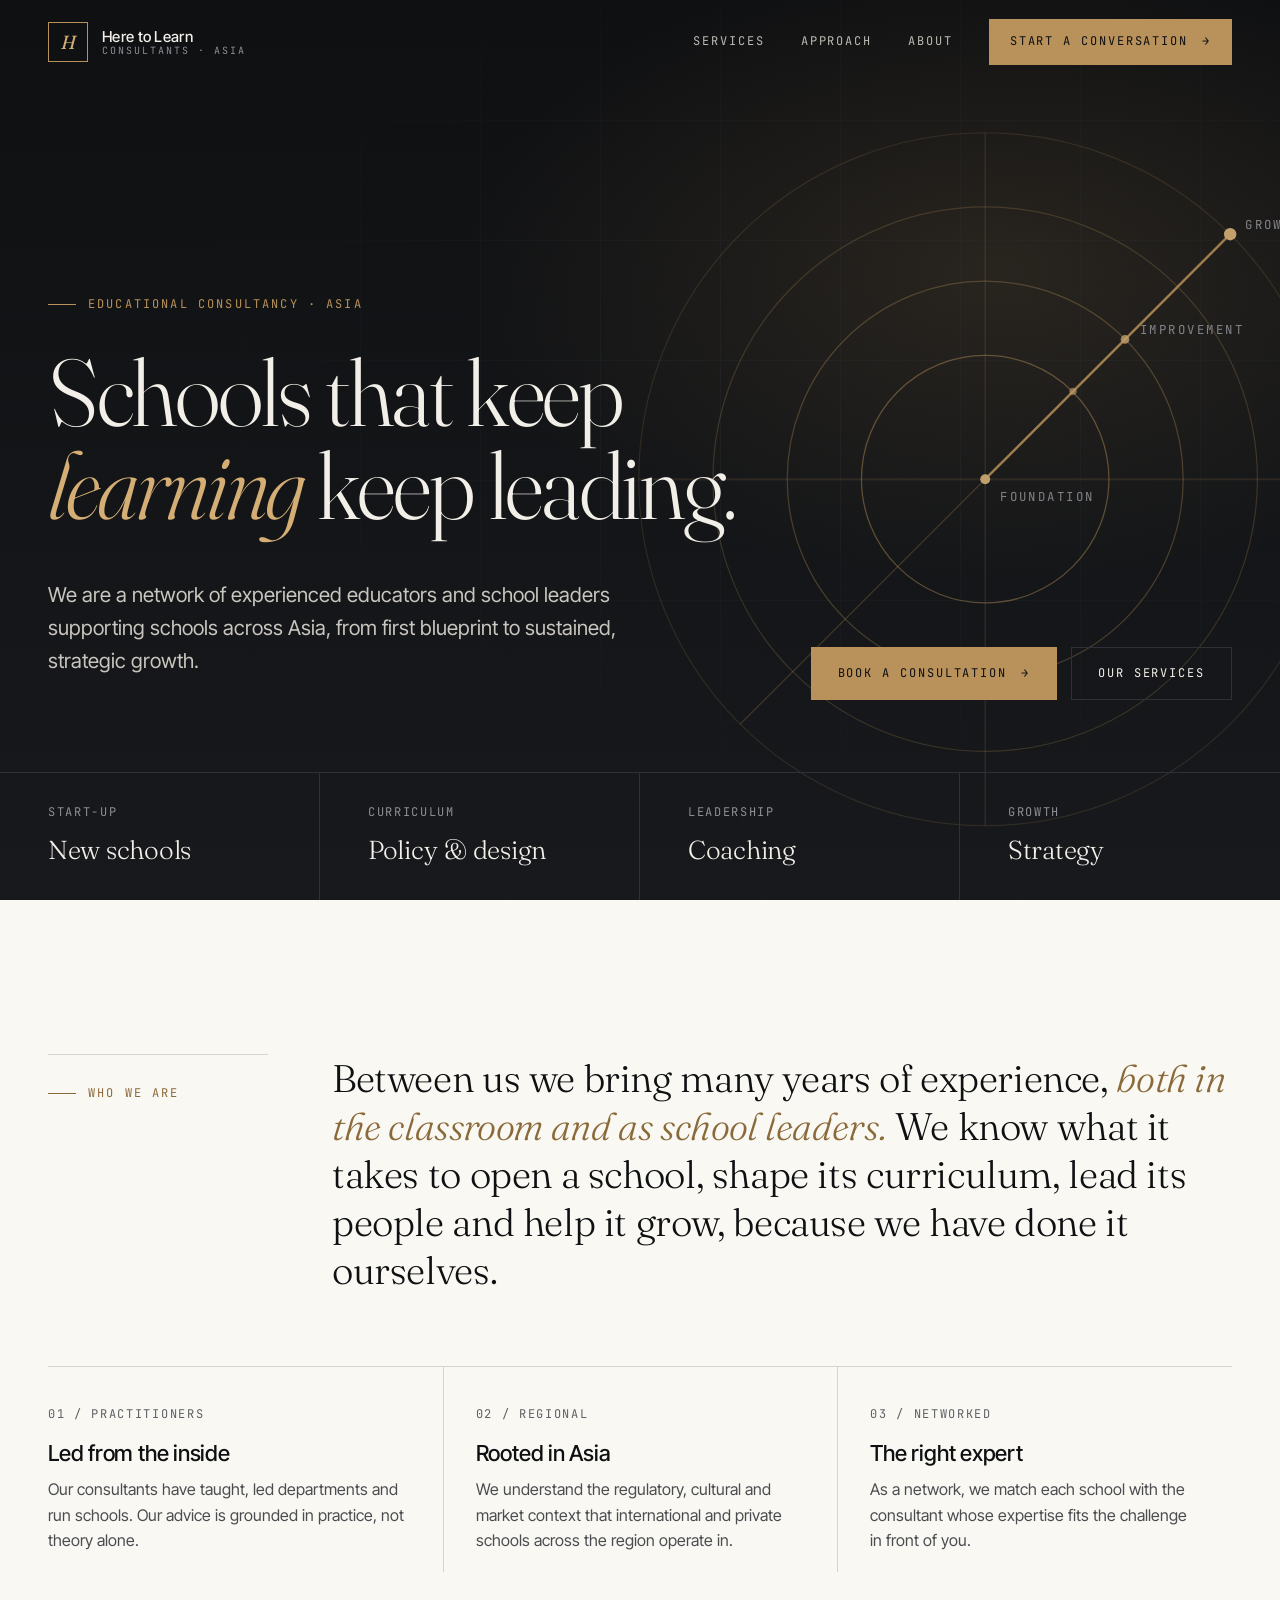
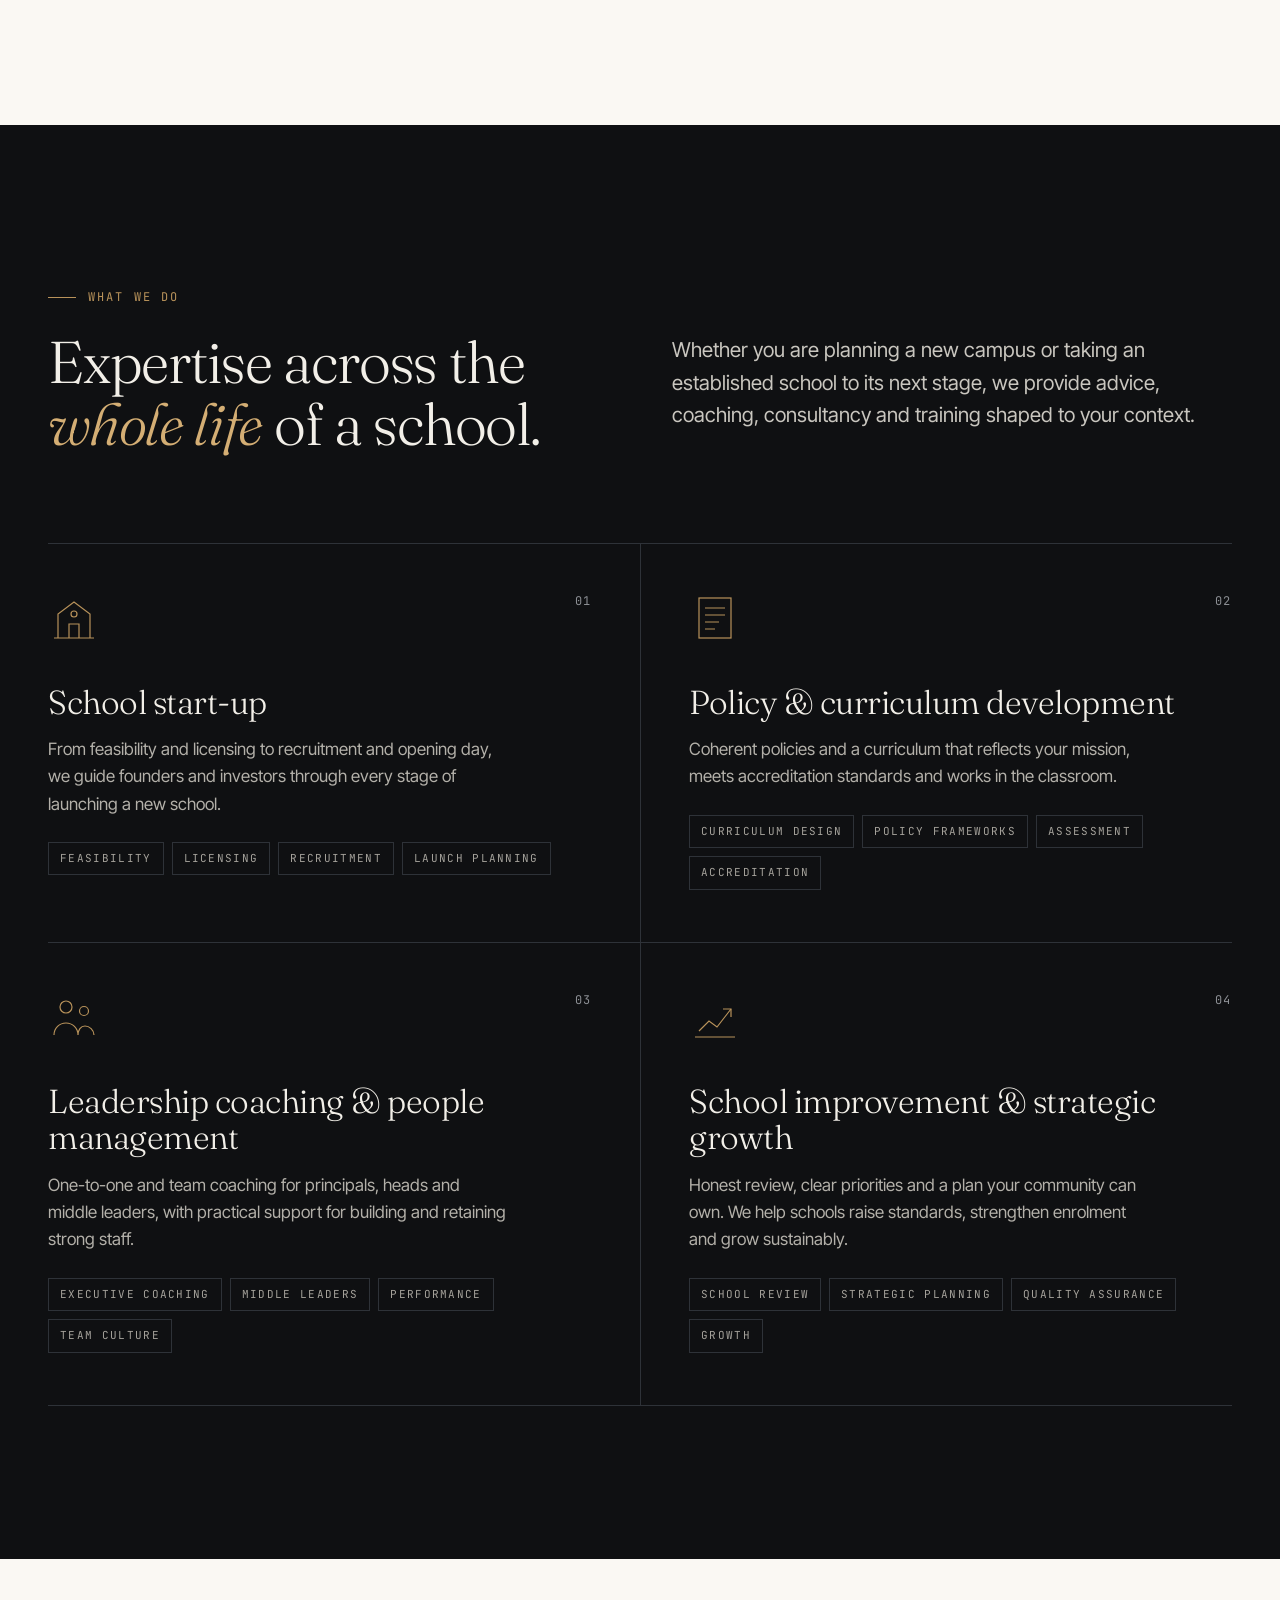
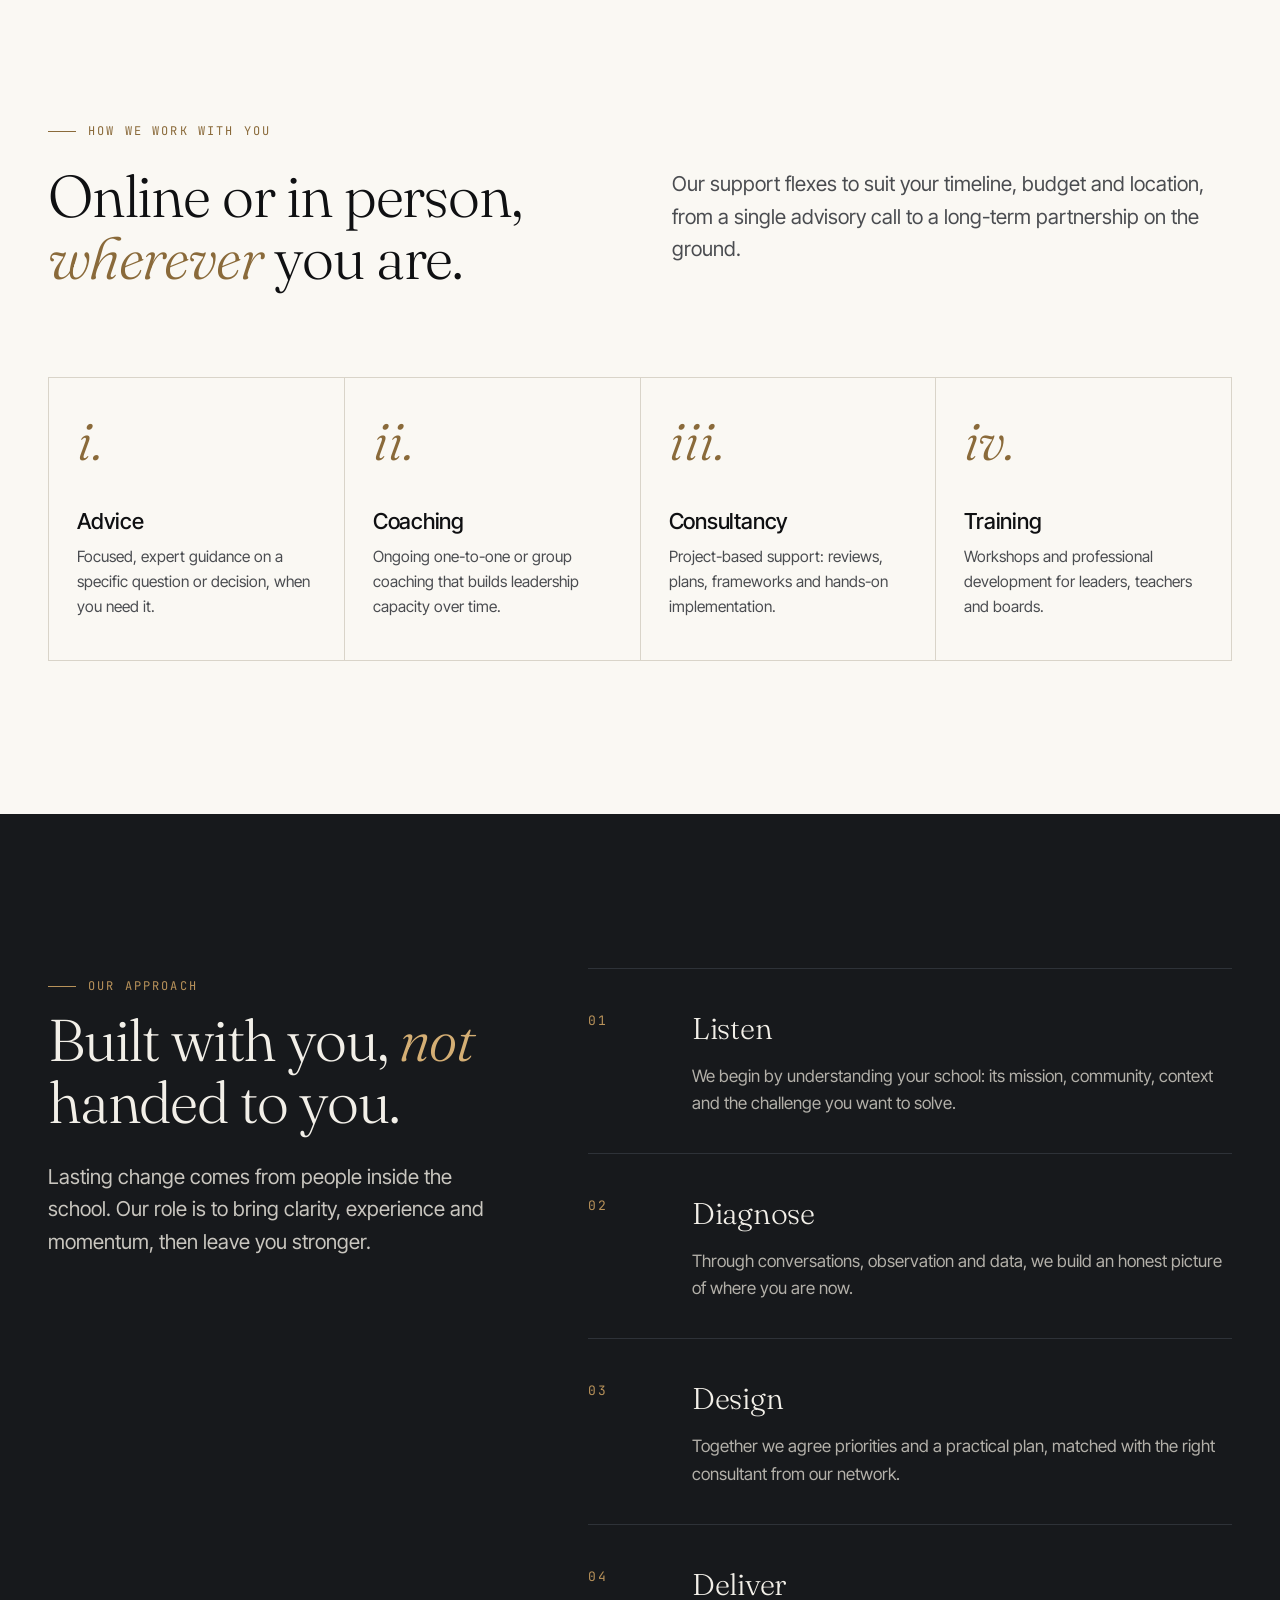
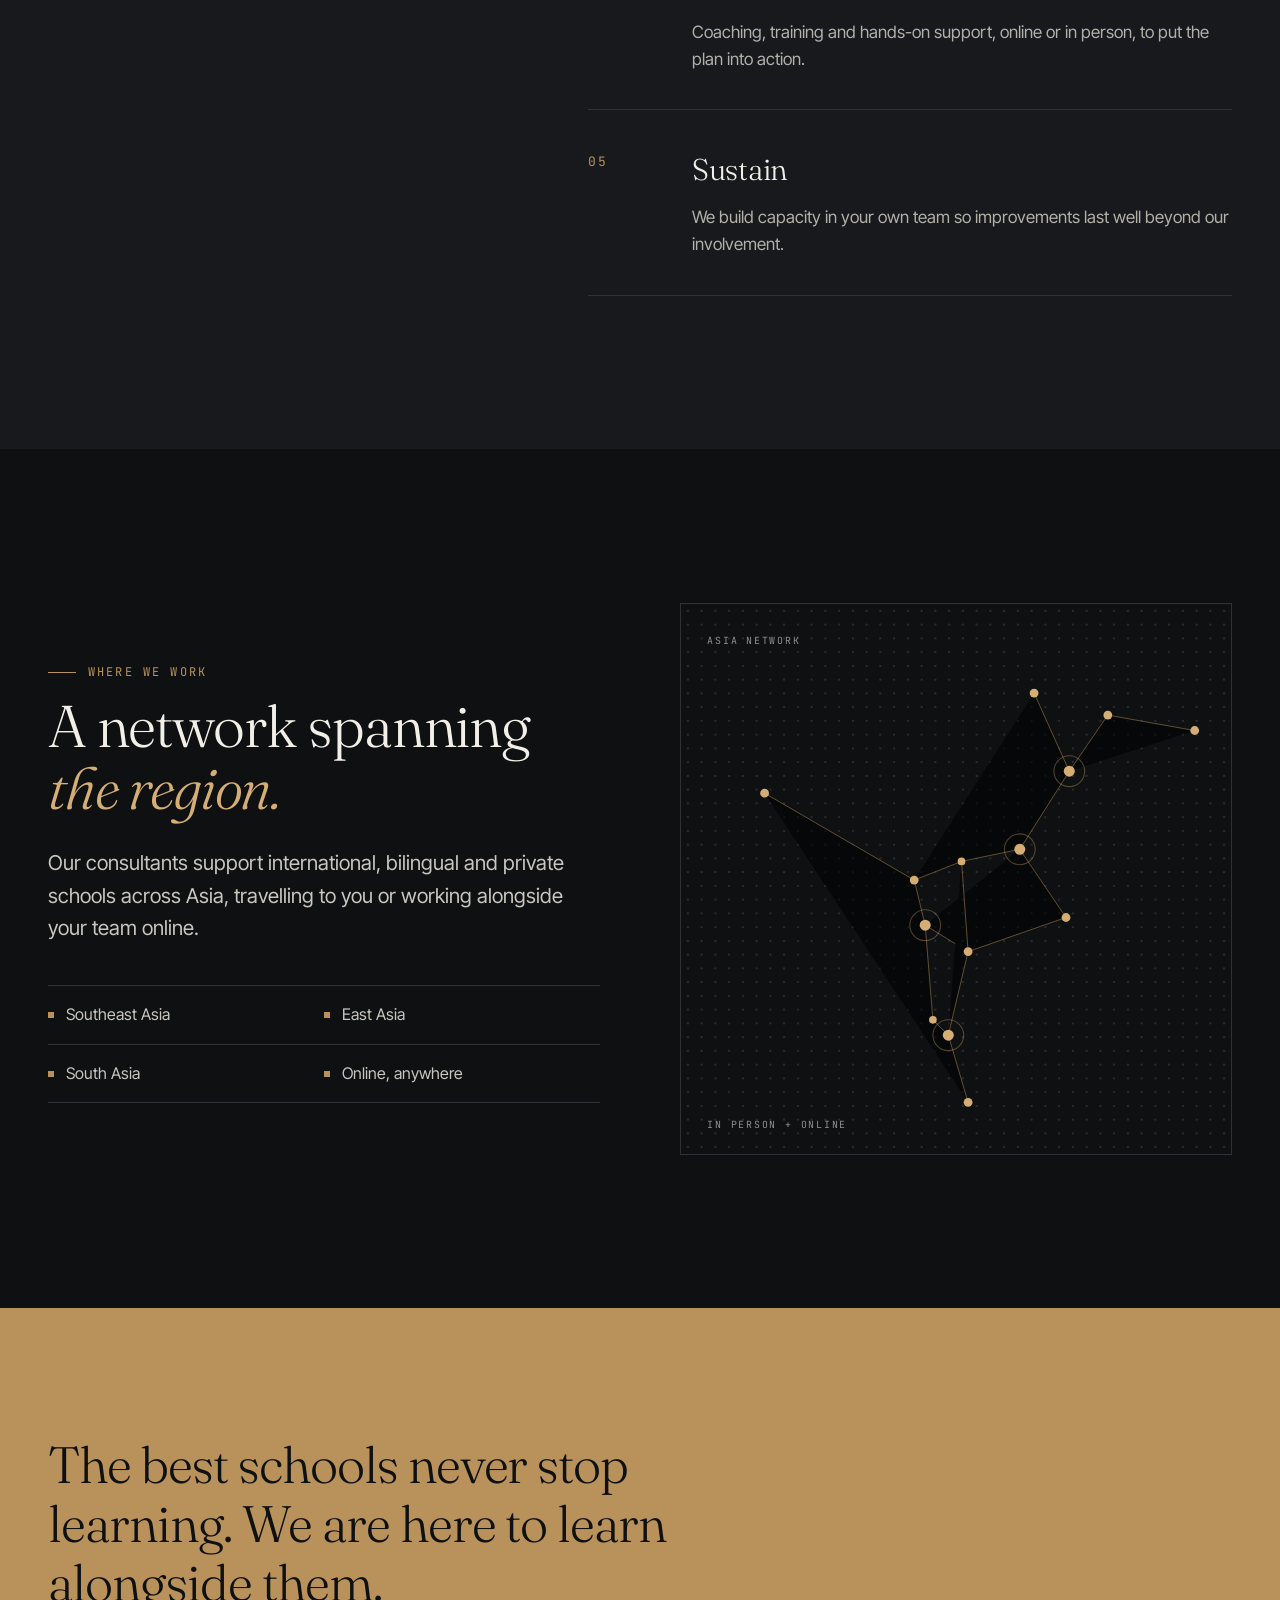
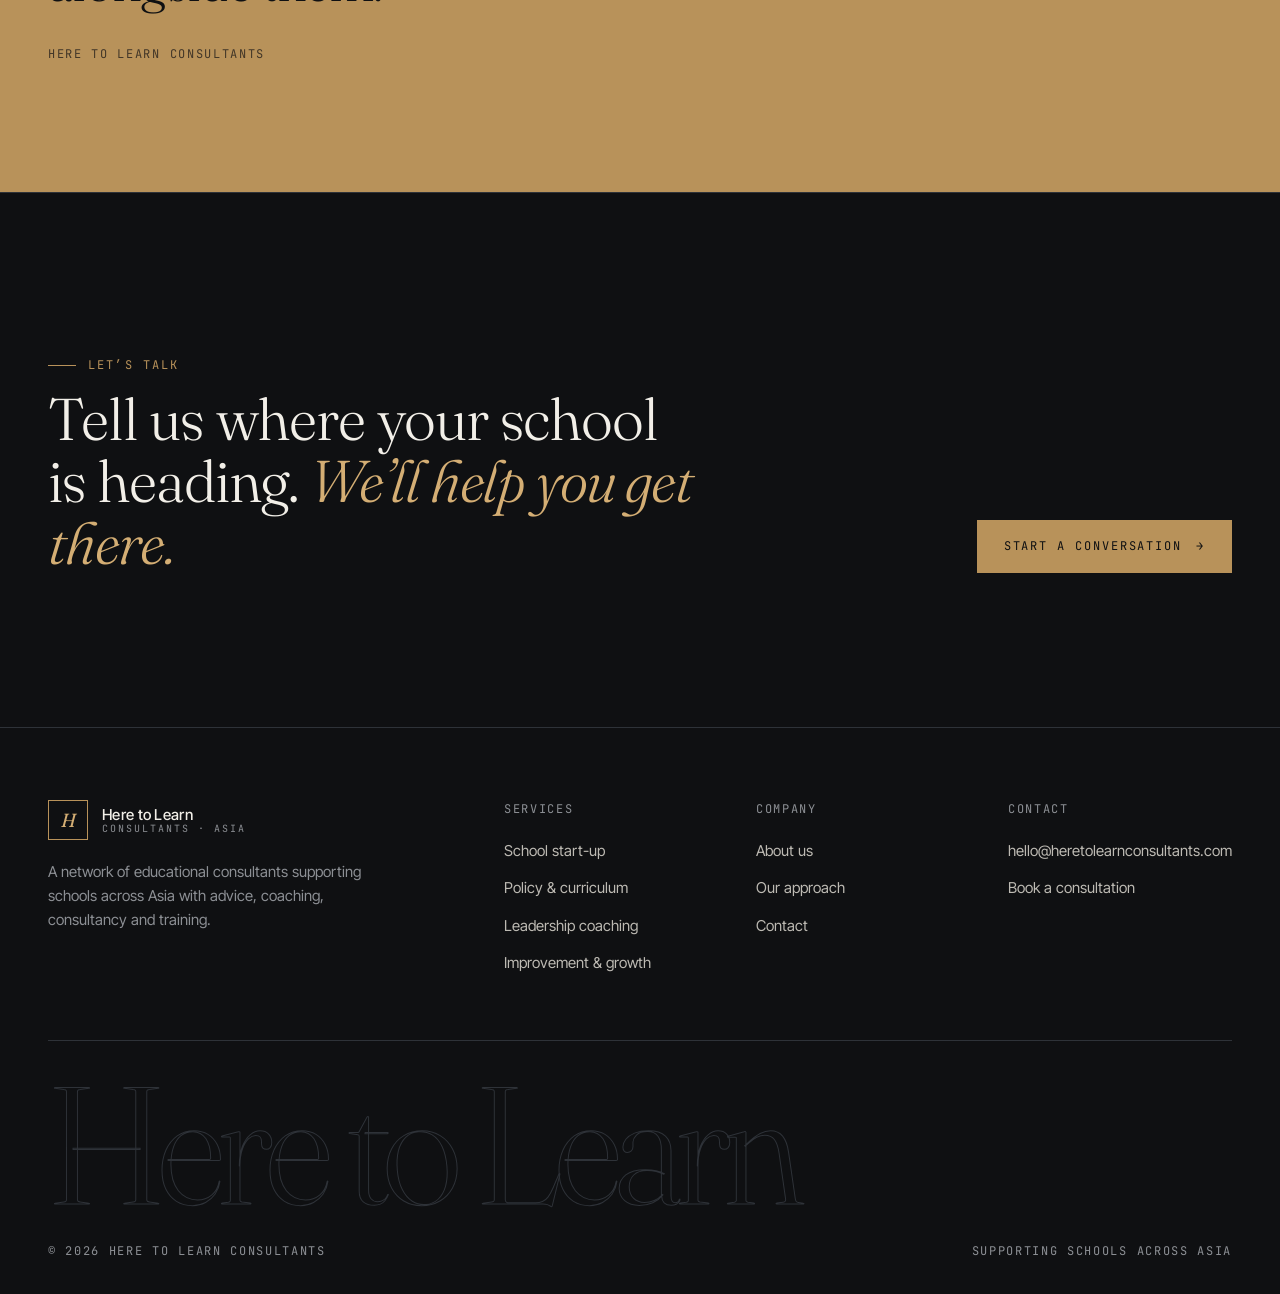
==== index.html @ 1f4da2ff "Build Here to Learn Consultants website Static multi-page site (home, services, about, contact) with" ====
<!doctype html>
<html lang="en">
<head>
  <meta charset="utf-8">
  <meta name="viewport" content="width=device-width, initial-scale=1">
  <title>Here to Learn Consultants | Educational Consultancy Across Asia</title>
  <meta name="description" content="A network of experienced educational consultants supporting schools across Asia with school start-up, policy and curriculum development, leadership coaching, school improvement and strategic growth.">
  <meta property="og:title" content="Here to Learn Consultants">
  <meta property="og:description" content="Educational consultancy, coaching and training for schools across Asia. Online and in person.">
  <meta property="og:type" content="website">
  <meta name="theme-color" content="#0f1012">
  <link rel="icon" href="assets/img/favicon.svg" type="image/svg+xml">
  <link rel="preconnect" href="https://fonts.googleapis.com">
  <link rel="preconnect" href="https://fonts.gstatic.com" crossorigin>
  <link href="https://fonts.googleapis.com/css2?family=Fraunces:ital,opsz,wght@0,9..144,300;0,9..144,400;1,9..144,300;1,9..144,400&family=Inter+Tight:wght@400;500;600&family=JetBrains+Mono:wght@400&display=swap" rel="stylesheet">
  <link rel="stylesheet" href="assets/css/styles.css">
</head>
<body>

<header class="site-header">
  <div class="wrap nav">
    <a href="index.html" class="brand" aria-label="Here to Learn Consultants, home">
      <span class="brand-mark">H</span>
      <span class="brand-name">Here to Learn<small>Consultants &middot; Asia</small></span>
    </a>
    <button class="nav-toggle" aria-label="Menu" aria-expanded="false" aria-controls="nav-links"><span></span><span></span><span></span></button>
    <nav class="nav-links" id="nav-links">
      <a href="services.html">Services</a>
      <a href="index.html#approach">Approach</a>
      <a href="about.html">About</a>
      <a href="contact.html" class="btn">Start a conversation <span class="arrow">&rarr;</span></a>
    </nav>
  </div>
</header>

<main>
  <!-- Hero -->
  <section class="hero">
    <div class="hero-grid" aria-hidden="true"></div>
    <svg class="hero-art" viewBox="0 0 600 600" fill="none" aria-hidden="true">
      <g stroke="#b8925a" stroke-width="1">
        <circle cx="300" cy="300" r="280" opacity=".18"/>
        <circle cx="300" cy="300" r="220" opacity=".26"/>
        <circle cx="300" cy="300" r="160" opacity=".36"/>
        <circle cx="300" cy="300" r="100" opacity=".5"/>
        <path d="M20 300h560M300 20v560" opacity=".2"/>
        <path d="M102 498 498 102" opacity=".3"/>
        <path d="M300 300 498 102" stroke-width="2" opacity=".9"/>
      </g>
      <g fill="#d4ae74">
        <circle cx="498" cy="102" r="5"/>
        <circle cx="413" cy="187" r="3.5" opacity=".8"/>
        <circle cx="371" cy="229" r="3" opacity=".6"/>
        <circle cx="300" cy="300" r="4"/>
      </g>
      <g font-family="JetBrains Mono, monospace" font-size="10" letter-spacing="2" fill="#8c8f94">
        <text x="510" y="98">GROWTH</text>
        <text x="425" y="183">IMPROVEMENT</text>
        <text x="312" y="318">FOUNDATION</text>
      </g>
    </svg>

    <div class="wrap hero-inner">
      <p class="eyebrow reveal">Educational consultancy &middot; Asia</p>
      <h1 class="display reveal">Schools that keep <em>learning</em> keep leading.</h1>
      <div class="hero-foot">
        <p class="lede reveal">We are a network of experienced educators and school leaders supporting schools across Asia, from first blueprint to sustained, strategic growth.</p>
        <div class="hero-actions reveal">
          <a href="contact.html" class="btn">Book a consultation <span class="arrow">&rarr;</span></a>
          <a href="services.html" class="btn btn--ghost">Our services</a>
        </div>
      </div>
    </div>

    <div class="hero-strip">
      <div><span class="mono">Start-up</span><b>New schools</b></div>
      <div><span class="mono">Curriculum</span><b>Policy &amp; design</b></div>
      <div><span class="mono">Leadership</span><b>Coaching</b></div>
      <div><span class="mono">Growth</span><b>Strategy</b></div>
    </div>
  </section>

  <!-- Statement -->
  <section class="section section--paper">
    <div class="wrap">
      <div class="statement">
        <div class="statement-meta reveal">
          <p class="eyebrow">Who we are</p>
        </div>
        <p class="big reveal">Between us we bring many years of experience, <span>both in the classroom and as school leaders.</span> We know what it takes to open a school, shape its curriculum, lead its people and help it grow, because we have done it ourselves.</p>
      </div>
      <div class="statement-cols">
        <div class="reveal">
          <span class="mono">01 / Practitioners</span>
          <h3 class="h3">Led from the inside</h3>
          <p>Our consultants have taught, led departments and run schools. Our advice is grounded in practice, not theory alone.</p>
        </div>
        <div class="reveal">
          <span class="mono">02 / Regional</span>
          <h3 class="h3">Rooted in Asia</h3>
          <p>We understand the regulatory, cultural and market context that international and private schools across the region operate in.</p>
        </div>
        <div class="reveal">
          <span class="mono">03 / Networked</span>
          <h3 class="h3">The right expert</h3>
          <p>As a network, we match each school with the consultant whose expertise fits the challenge in front of you.</p>
        </div>
      </div>
    </div>
  </section>

  <!-- Services -->
  <section class="section" id="services">
    <div class="wrap">
      <div class="section-head">
        <div>
          <p class="eyebrow reveal">What we do</p>
          <h2 class="h2 reveal">Expertise across the <em>whole life</em> of a school.</h2>
        </div>
        <p class="lede reveal">Whether you are planning a new campus or taking an established school to its next stage, we provide advice, coaching, consultancy and training shaped to your context.</p>
      </div>

      <div class="services">
        <article class="service reveal">
          <div class="service-top">
            <svg class="service-icon" viewBox="0 0 52 52" fill="none" stroke="currentColor" stroke-width="1.2"><path d="M6 46h40M10 46V22l16-12 16 12v24"/><path d="M21 46V32h10v14"/><circle cx="26" cy="22" r="3"/></svg>
            <span class="mono">01</span>
          </div>
          <h3>School start-up</h3>
          <p>From feasibility and licensing to recruitment and opening day, we guide founders and investors through every stage of launching a new school.</p>
          <ul><li>Feasibility</li><li>Licensing</li><li>Recruitment</li><li>Launch planning</li></ul>
        </article>

        <article class="service reveal">
          <div class="service-top">
            <svg class="service-icon" viewBox="0 0 52 52" fill="none" stroke="currentColor" stroke-width="1.2"><rect x="10" y="6" width="32" height="40"/><path d="M16 16h20M16 23h20M16 30h14M16 37h10"/></svg>
            <span class="mono">02</span>
          </div>
          <h3>Policy &amp; curriculum development</h3>
          <p>Coherent policies and a curriculum that reflects your mission, meets accreditation standards and works in the classroom.</p>
          <ul><li>Curriculum design</li><li>Policy frameworks</li><li>Assessment</li><li>Accreditation</li></ul>
        </article>

        <article class="service reveal">
          <div class="service-top">
            <svg class="service-icon" viewBox="0 0 52 52" fill="none" stroke="currentColor" stroke-width="1.2"><circle cx="18" cy="16" r="6"/><circle cx="36" cy="20" r="4.5"/><path d="M6 44c0-7 5.5-12 12-12s12 5 12 12M30 44c0-5 2.7-9 7-9s9 4 9 9"/></svg>
            <span class="mono">03</span>
          </div>
          <h3>Leadership coaching &amp; people management</h3>
          <p>One-to-one and team coaching for principals, heads and middle leaders, with practical support for building and retaining strong staff.</p>
          <ul><li>Executive coaching</li><li>Middle leaders</li><li>Performance</li><li>Team culture</li></ul>
        </article>

        <article class="service reveal">
          <div class="service-top">
            <svg class="service-icon" viewBox="0 0 52 52" fill="none" stroke="currentColor" stroke-width="1.2"><path d="M6 46h40"/><path d="M10 40l10-10 8 6 14-18"/><path d="M34 18h8v8"/></svg>
            <span class="mono">04</span>
          </div>
          <h3>School improvement &amp; strategic growth</h3>
          <p>Honest review, clear priorities and a plan your community can own. We help schools raise standards, strengthen enrolment and grow sustainably.</p>
          <ul><li>School review</li><li>Strategic planning</li><li>Quality assurance</li><li>Growth</li></ul>
        </article>
      </div>
    </div>
  </section>

  <!-- Delivery modes -->
  <section class="section section--paper">
    <div class="wrap">
      <div class="section-head">
        <div>
          <p class="eyebrow reveal">How we work with you</p>
          <h2 class="h2 reveal">Online or in person, <em>wherever</em> you are.</h2>
        </div>
        <p class="lede reveal">Our support flexes to suit your timeline, budget and location, from a single advisory call to a long-term partnership on the ground.</p>
      </div>
      <div class="modes">
        <div class="mode reveal"><span class="num">i.</span><h3 class="h3">Advice</h3><p>Focused, expert guidance on a specific question or decision, when you need it.</p></div>
        <div class="mode reveal"><span class="num">ii.</span><h3 class="h3">Coaching</h3><p>Ongoing one-to-one or group coaching that builds leadership capacity over time.</p></div>
        <div class="mode reveal"><span class="num">iii.</span><h3 class="h3">Consultancy</h3><p>Project-based support: reviews, plans, frameworks and hands-on implementation.</p></div>
        <div class="mode reveal"><span class="num">iv.</span><h3 class="h3">Training</h3><p>Workshops and professional development for leaders, teachers and boards.</p></div>
      </div>
    </div>
  </section>

  <!-- Approach -->
  <section class="section section--steel" id="approach">
    <div class="wrap approach">
      <div class="approach-sticky">
        <p class="eyebrow reveal">Our approach</p>
        <h2 class="h2 reveal">Built with you, <em>not</em> handed to you.</h2>
        <p class="lede reveal" style="margin-top:28px">Lasting change comes from people inside the school. Our role is to bring clarity, experience and momentum, then leave you stronger.</p>
      </div>
      <div class="steps">
        <div class="step reveal"><div><h3>Listen</h3><p>We begin by understanding your school: its mission, community, context and the challenge you want to solve.</p></div></div>
        <div class="step reveal"><div><h3>Diagnose</h3><p>Through conversations, observation and data, we build an honest picture of where you are now.</p></div></div>
        <div class="step reveal"><div><h3>Design</h3><p>Together we agree priorities and a practical plan, matched with the right consultant from our network.</p></div></div>
        <div class="step reveal"><div><h3>Deliver</h3><p>Coaching, training and hands-on support, online or in person, to put the plan into action.</p></div></div>
        <div class="step reveal"><div><h3>Sustain</h3><p>We build capacity in your own team so improvements last well beyond our involvement.</p></div></div>
      </div>
    </div>
  </section>

  <!-- Region -->
  <section class="section">
    <div class="wrap region">
      <div>
        <p class="eyebrow reveal">Where we work</p>
        <h2 class="h2 reveal">A network spanning <em>the region.</em></h2>
        <p class="lede reveal" style="margin-top:28px">Our consultants support international, bilingual and private schools across Asia, travelling to you or working alongside your team online.</p>
        <ul class="region-list reveal">
          <li>Southeast Asia</li>
          <li>East Asia</li>
          <li>South Asia</li>
          <li>Online, anywhere</li>
        </ul>
      </div>
      <div class="region-map reveal" aria-hidden="true">
        <svg viewBox="0 0 500 500">
          <defs>
            <pattern id="dots" width="12.5" height="12.5" patternUnits="userSpaceOnUse">
              <circle cx="6.25" cy="6.25" r="1" fill="#2e3238"/>
            </pattern>
          </defs>
          <rect width="500" height="500" fill="url(#dots)"/>
          <g stroke="#b8925a" stroke-width=".8" opacity=".55">
            <path d="M76 172 212 251 222 292 229 378 243 392 261 453"/>
            <path d="M212 251 255 234 308 223 353 152 321 81"/>
            <path d="M353 152 388 101 467 115"/>
            <path d="M222 292 261 316 350 285 308 223"/>
            <path d="M255 234 261 316 243 392"/>
          </g>
          <g fill="#d4ae74">
            <circle cx="76" cy="172" r="4"/><circle cx="212" cy="251" r="4"/><circle cx="222" cy="292" r="5"/>
            <circle cx="229" cy="378" r="3.5"/><circle cx="243" cy="392" r="5"/><circle cx="261" cy="453" r="4"/>
            <circle cx="261" cy="316" r="4"/><circle cx="255" cy="234" r="3.5"/><circle cx="308" cy="223" r="5"/>
            <circle cx="353" cy="152" r="5"/><circle cx="321" cy="81" r="4"/><circle cx="388" cy="101" r="4"/>
            <circle cx="467" cy="115" r="4"/><circle cx="350" cy="285" r="4"/>
          </g>
          <g fill="none" stroke="#d4ae74" opacity=".35">
            <circle cx="222" cy="292" r="14"/><circle cx="243" cy="392" r="14"/><circle cx="308" cy="223" r="14"/><circle cx="353" cy="152" r="14"/>
          </g>
          <g font-family="JetBrains Mono, monospace" font-size="9" letter-spacing="1.6" fill="#8c8f94">
            <text x="24" y="36">ASIA NETWORK</text>
            <text x="24" y="476">IN PERSON + ONLINE</text>
          </g>
        </svg>
      </div>
    </div>
  </section>

  <!-- Quote -->
  <section class="quote-band">
    <div class="wrap">
      <blockquote class="reveal">The best schools never stop learning. We are here to learn alongside them.</blockquote>
      <span class="mono reveal">Here to Learn Consultants</span>
    </div>
  </section>

  <!-- CTA -->
  <section class="cta">
    <div class="wrap cta-inner">
      <div>
        <p class="eyebrow reveal">Let&rsquo;s talk</p>
        <h2 class="h2 reveal">Tell us where your school is heading. <em>We&rsquo;ll help you get there.</em></h2>
      </div>
      <div class="actions reveal">
        <a href="contact.html" class="btn">Start a conversation <span class="arrow">&rarr;</span></a>
      </div>
    </div>
  </section>
</main>

<footer class="site-footer">
  <div class="wrap">
    <div class="footer-top">
      <div>
        <a href="index.html" class="brand"><span class="brand-mark">H</span><span class="brand-name">Here to Learn<small>Consultants &middot; Asia</small></span></a>
        <p>A network of educational consultants supporting schools across Asia with advice, coaching, consultancy and training.</p>
      </div>
      <div>
        <h4 class="mono">Services</h4>
        <ul>
          <li><a href="services.html#start-up">School start-up</a></li>
          <li><a href="services.html#curriculum">Policy &amp; curriculum</a></li>
          <li><a href="services.html#leadership">Leadership coaching</a></li>
          <li><a href="services.html#growth">Improvement &amp; growth</a></li>
        </ul>
      </div>
      <div>
        <h4 class="mono">Company</h4>
        <ul>
          <li><a href="about.html">About us</a></li>
          <li><a href="index.html#approach">Our approach</a></li>
          <li><a href="contact.html">Contact</a></li>
        </ul>
      </div>
      <div>
        <h4 class="mono">Contact</h4>
        <ul>
          <li><a href="mailto:hello@heretolearnconsultants.com">hello@heretolearnconsultants.com</a></li>
          <li><a href="contact.html">Book a consultation</a></li>
        </ul>
      </div>
    </div>
    <div class="footer-word" aria-hidden="true">Here to Learn</div>
    <div class="footer-bottom">
      <span class="mono">&copy; <span data-year>2026</span> Here to Learn Consultants</span>
      <span class="mono">Supporting schools across Asia</span>
    </div>
  </div>
</footer>

<script src="assets/js/main.js"></script>
</body>
</html>
---- assets/css/styles.css ----
/* Here to Learn Consultants
   Industrial high-end theme: graphite, bone, brushed brass. */

:root {
  --ink: #0f1012;
  --graphite: #17191c;
  --steel: #22252a;
  --rule: #2e3238;
  --rule-light: #d9d4c9;
  --bone: #f2efe8;
  --paper: #faf8f3;
  --mute: #8c8f94;
  --mute-dark: #5d6066;
  --brass: #b8925a;
  --brass-bright: #d4ae74;

  --serif: "Fraunces", "Times New Roman", serif;
  --sans: "Inter Tight", "Helvetica Neue", Arial, sans-serif;
  --mono: "JetBrains Mono", ui-monospace, monospace;

  --wrap: 1280px;
  --gutter: clamp(16px, 4vw, 48px);
  --ease: cubic-bezier(.2, .7, .1, 1);
}

*, *::before, *::after { box-sizing: border-box; }
html { scroll-behavior: smooth; -webkit-text-size-adjust: 100%; }
body {
  margin: 0;
  background: var(--ink);
  color: var(--bone);
  font-family: var(--sans);
  font-size: 17px;
  line-height: 1.6;
  -webkit-font-smoothing: antialiased;
  overflow-x: hidden;
}
img, svg { display: block; max-width: 100%; }
a { color: inherit; text-decoration: none; }
p { margin: 0 0 1.1em; }
h1, h2, h3, h4 { margin: 0; font-weight: 400; }

.wrap { max-width: var(--wrap); margin: 0 auto; padding: 0 var(--gutter); }

/* ---------- Type ---------- */
.eyebrow {
  font-family: var(--mono);
  font-size: 12px;
  letter-spacing: .18em;
  text-transform: uppercase;
  color: var(--brass);
  display: inline-flex;
  align-items: center;
  gap: 12px;
}
.eyebrow::before { content: ""; width: 28px; height: 1px; background: currentColor; }
.display {
  font-family: var(--serif);
  font-weight: 300;
  font-size: clamp(44px, 7.4vw, 104px);
  line-height: .98;
  letter-spacing: -.025em;
}
.display em, .h2 em { font-style: italic; color: var(--brass-bright); }
.h2 {
  font-family: var(--serif);
  font-weight: 300;
  font-size: clamp(34px, 4.6vw, 62px);
  line-height: 1.05;
  letter-spacing: -.02em;
}
.h3 { font-family: var(--sans); font-weight: 500; font-size: 22px; letter-spacing: -.01em; line-height: 1.25; }
.lede { font-size: clamp(18px, 1.6vw, 21px); color: #c9c6bf; max-width: 60ch; }
.mono { font-family: var(--mono); font-size: 12px; letter-spacing: .14em; text-transform: uppercase; color: var(--mute); }

/* ---------- Buttons ---------- */
.btn {
  display: inline-flex; align-items: center; gap: 14px;
  padding: 16px 26px;
  font-family: var(--mono); font-size: 12px; letter-spacing: .16em; text-transform: uppercase;
  border: 1px solid var(--brass);
  color: var(--ink); background: var(--brass);
  transition: background .3s var(--ease), color .3s var(--ease), border-color .3s var(--ease);
  cursor: pointer;
}
.btn:hover { background: var(--brass-bright); border-color: var(--brass-bright); }
.btn .arrow { transition: transform .3s var(--ease); }
.btn:hover .arrow { transform: translateX(4px); }
.btn--ghost { background: transparent; color: var(--bone); border-color: var(--rule); }
.btn--ghost:hover { background: transparent; border-color: var(--brass); color: var(--brass-bright); }

/* ---------- Header ---------- */
.site-header {
  position: fixed; inset: 0 0 auto 0; z-index: 50;
  border-bottom: 1px solid transparent;
  transition: background .4s var(--ease), border-color .4s var(--ease);
}
.site-header.is-solid { background: rgba(15, 16, 18, .92); backdrop-filter: blur(10px); border-color: var(--rule); }
.nav { display: flex; align-items: center; justify-content: space-between; height: 84px; }
.brand { display: flex; align-items: center; gap: 14px; }
.brand-mark {
  width: 40px; height: 40px; border: 1px solid var(--brass);
  display: grid; place-items: center;
  font-family: var(--serif); font-style: italic; font-size: 19px; color: var(--brass-bright);
}
.brand-name { font-family: var(--sans); font-weight: 500; font-size: 15px; letter-spacing: .02em; line-height: 1.15; }
.brand-name small { display: block; font-family: var(--mono); font-size: 10px; letter-spacing: .2em; color: var(--mute); text-transform: uppercase; font-weight: 400; }
.nav-links { display: flex; gap: 36px; align-items: center; }
.nav-links a:not(.btn) {
  font-family: var(--mono); font-size: 12px; letter-spacing: .16em; text-transform: uppercase; color: #bdbab3;
  position: relative; padding: 6px 0;
}
.nav-links a:not(.btn)::after {
  content: ""; position: absolute; left: 0; bottom: 0; height: 1px; width: 0; background: var(--brass);
  transition: width .3s var(--ease);
}
.nav-links a:not(.btn):hover, .nav-links a[aria-current="page"] { color: var(--bone); }
.nav-links a:not(.btn):hover::after, .nav-links a[aria-current="page"]::after { width: 100%; }
.nav-links .btn { padding: 12px 20px; }
.nav-toggle {
  display: none; background: none; border: 1px solid var(--rule); width: 46px; height: 46px; cursor: pointer; color: var(--bone);
}
.nav-toggle span { display: block; width: 18px; height: 1px; background: currentColor; margin: 5px auto; transition: transform .3s var(--ease), opacity .3s; }
.nav-open .nav-toggle span:nth-child(1) { transform: translateY(6px) rotate(45deg); }
.nav-open .nav-toggle span:nth-child(2) { opacity: 0; }
.nav-open .nav-toggle span:nth-child(3) { transform: translateY(-6px) rotate(-45deg); }

/* ---------- Hero ---------- */
.hero {
  position: relative; min-height: 100vh; min-height: 100svh;
  display: flex; flex-direction: column; justify-content: flex-end;
  padding: 140px 0 0;
  background:
    radial-gradient(ellipse 60% 50% at 78% 30%, rgba(184, 146, 90, .14), transparent 70%),
    linear-gradient(180deg, var(--ink), var(--graphite));
  overflow: hidden;
}
.hero-grid {
  position: absolute; inset: 0; pointer-events: none;
  background-image:
    linear-gradient(var(--rule) 1px, transparent 1px),
    linear-gradient(90deg, var(--rule) 1px, transparent 1px);
  background-size: 120px 120px;
  opacity: .28;
  mask-image: radial-gradient(ellipse 80% 70% at 70% 40%, #000 20%, transparent 75%);
  -webkit-mask-image: radial-gradient(ellipse 80% 70% at 70% 40%, #000 20%, transparent 75%);
}
.hero-art {
  position: absolute; right: -6vw; top: 12vh; width: min(58vw, 760px); opacity: .9; pointer-events: none;
}
.hero-inner { position: relative; z-index: 2; padding-bottom: 72px; }
.hero .eyebrow { margin-bottom: 32px; }
.hero .display { max-width: 13ch; }
.hero-foot {
  display: grid; grid-template-columns: 1.2fr 1fr; gap: 48px; align-items: end; margin-top: 48px;
}
.hero-actions { display: flex; flex-wrap: wrap; gap: 14px; justify-content: flex-end; }
.hero-strip {
  position: relative; z-index: 2;
  border-top: 1px solid var(--rule);
  display: grid; grid-template-columns: repeat(4, 1fr);
}
.hero-strip div { padding: 24px var(--gutter) 28px; border-right: 1px solid var(--rule); }
.hero-strip div:last-child { border-right: 0; }
.hero-strip b { display: block; font-family: var(--serif); font-weight: 300; font-size: 26px; color: var(--bone); margin-top: 6px; letter-spacing: -.01em; }

/* ---------- Sections ---------- */
section { position: relative; }
.section { padding: clamp(88px, 12vw, 160px) 0; }
.section--paper { background: var(--paper); color: var(--ink); }
.section--paper .lede { color: #4a4c50; }
.section--paper .mono { color: var(--mute-dark); }
.section--paper .eyebrow { color: #8a6a3a; }
.section--paper .h2 em { color: #8a6a3a; }
.section--steel { background: var(--graphite); }
.section-head { display: grid; grid-template-columns: 1fr 1fr; gap: 64px; align-items: end; margin-bottom: clamp(48px, 7vw, 88px); }
.section-head .eyebrow { margin-bottom: 24px; }

/* Intro / statement */
.statement { display: grid; grid-template-columns: 220px 1fr; gap: 64px; }
.statement p.big {
  font-family: var(--serif); font-weight: 300; font-size: clamp(26px, 3vw, 40px); line-height: 1.25; letter-spacing: -.01em; margin: 0;
}
.statement p.big span { color: #8a6a3a; font-style: italic; }
.statement-meta { border-top: 1px solid var(--rule-light); padding-top: 20px; }
.statement-cols { display: grid; grid-template-columns: repeat(3, 1fr); gap: 0; margin-top: 72px; border-top: 1px solid var(--rule-light); }
.statement-cols > div { padding: 32px 32px 0 0; }
.statement-cols > div + div { padding-left: 32px; border-left: 1px solid var(--rule-light); }
.statement-cols .h3 { margin: 14px 0 10px; }
.statement-cols p { color: #4a4c50; font-size: 16px; }

/* Services */
.services { display: grid; grid-template-columns: repeat(2, 1fr); border-top: 1px solid var(--rule); }
.service {
  position: relative; padding: 48px 48px 52px 0; border-bottom: 1px solid var(--rule);
  transition: background .4s var(--ease);
}
.service:nth-child(even) { padding-left: 48px; padding-right: 0; border-left: 1px solid var(--rule); }
.service-top { display: flex; justify-content: space-between; align-items: flex-start; margin-bottom: 40px; }
.service-icon { width: 52px; height: 52px; color: var(--brass); }
.service h3 { font-family: var(--serif); font-weight: 300; font-size: clamp(28px, 2.6vw, 36px); letter-spacing: -.015em; line-height: 1.1; margin-bottom: 16px; }
.service p { color: #b3b0a9; max-width: 46ch; }
.service ul { list-style: none; padding: 0; margin: 24px 0 0; display: flex; flex-wrap: wrap; gap: 8px; }
.service li {
  font-family: var(--mono); font-size: 11px; letter-spacing: .12em; text-transform: uppercase;
  border: 1px solid var(--rule); padding: 7px 11px; color: #a5a29b;
}
.service::before {
  content: ""; position: absolute; left: 0; top: -1px; height: 1px; width: 0; background: var(--brass);
  transition: width .6s var(--ease);
}
.service:nth-child(even)::before { left: 48px; }
.service:hover::before { width: 120px; }

/* Delivery modes */
.modes { display: grid; grid-template-columns: repeat(4, 1fr); gap: 1px; background: var(--rule-light); border: 1px solid var(--rule-light); }
.mode { background: var(--paper); padding: 36px 28px 40px; min-height: 280px; display: flex; flex-direction: column; }
.mode .num { font-family: var(--serif); font-style: italic; font-size: 54px; line-height: 1; color: #8a6a3a; font-weight: 300; }
.mode .h3 { margin: auto 0 10px; padding-top: 40px; }
.mode p { color: #4a4c50; font-size: 15.5px; margin: 0; }

/* Approach */
.approach { display: grid; grid-template-columns: 5fr 7fr; gap: 80px; }
.approach-sticky { position: sticky; top: 120px; align-self: start; }
.steps { counter-reset: step; border-top: 1px solid var(--rule); }
.step { display: grid; grid-template-columns: 80px 1fr; gap: 24px; padding: 36px 0; border-bottom: 1px solid var(--rule); }
.step::before {
  counter-increment: step; content: counter(step, decimal-leading-zero);
  font-family: var(--mono); font-size: 13px; letter-spacing: .14em; color: var(--brass); padding-top: 6px;
}
.step h3 { font-family: var(--serif); font-weight: 300; font-size: 30px; letter-spacing: -.01em; margin-bottom: 10px; }
.step p { color: #b3b0a9; margin: 0; }

/* Region */
.region { display: grid; grid-template-columns: 1fr 1fr; gap: 80px; align-items: center; }
.region-map { position: relative; aspect-ratio: 1 / 1; border: 1px solid var(--rule); background: var(--ink); }
.region-map svg { width: 100%; height: 100%; }
.region-list { list-style: none; padding: 0; margin: 40px 0 0; display: grid; grid-template-columns: 1fr 1fr; border-top: 1px solid var(--rule); }
.region-list li { padding: 16px 0; border-bottom: 1px solid var(--rule); font-size: 16px; color: #c9c6bf; display: flex; gap: 12px; align-items: baseline; }
.region-list li::before { content: ""; width: 6px; height: 6px; background: var(--brass); transform: translateY(-2px); flex: none; }

/* Quote */
.quote-band { background: var(--brass); color: var(--ink); padding: clamp(72px, 10vw, 128px) 0; }
.quote-band blockquote {
  margin: 0; font-family: var(--serif); font-weight: 300; font-size: clamp(30px, 4vw, 54px); line-height: 1.15; letter-spacing: -.02em; max-width: 22ch;
}
.quote-band .mono { color: rgba(15,16,18,.7); margin-top: 32px; display: block; }

/* Team */
.team { display: grid; grid-template-columns: repeat(3, 1fr); gap: 32px; }
.member { border-top: 1px solid var(--rule-light); padding-top: 24px; }
.portrait {
  aspect-ratio: 4 / 5; margin-bottom: 24px; position: relative; overflow: hidden;
  background: linear-gradient(160deg, #e6e1d6, #cfc8b9);
  display: grid; place-items: center;
}
.portrait span { font-family: var(--serif); font-style: italic; font-size: 72px; color: rgba(15,16,18,.35); font-weight: 300; }
.portrait::after { content: ""; position: absolute; inset: 14px; border: 1px solid rgba(15,16,18,.12); }
.member .h3 { margin-bottom: 4px; }
.member p { color: #4a4c50; font-size: 15.5px; margin-top: 12px; }

/* CTA */
.cta { padding: clamp(96px, 12vw, 160px) 0; border-top: 1px solid var(--rule); text-align: left; }
.cta-inner { display: grid; grid-template-columns: 1.4fr 1fr; gap: 64px; align-items: end; }
.cta .actions { display: flex; gap: 14px; flex-wrap: wrap; justify-content: flex-end; }

/* Page hero (inner pages) */
.page-hero {
  padding: 200px 0 96px; border-bottom: 1px solid var(--rule);
  background: radial-gradient(ellipse 50% 60% at 85% 20%, rgba(184,146,90,.12), transparent 70%), var(--ink);
  position: relative; overflow: hidden;
}
.page-hero .eyebrow { margin-bottom: 28px; }
.page-hero .display { font-size: clamp(42px, 6.4vw, 88px); max-width: 16ch; }
.page-hero .lede { margin-top: 32px; }

/* Service detail */
.detail { display: grid; grid-template-columns: 340px 1fr; gap: 80px; padding: 72px 0; border-bottom: 1px solid var(--rule); }
.detail:first-child { padding-top: 0; }
.detail-label .num { font-family: var(--serif); font-style: italic; font-size: 64px; line-height: 1; color: var(--brass); font-weight: 300; display: block; margin-bottom: 18px; }
.detail h2 { font-family: var(--serif); font-weight: 300; font-size: clamp(32px, 3.4vw, 46px); letter-spacing: -.02em; line-height: 1.08; margin-bottom: 20px; }
.detail .lede { margin-bottom: 36px; }
.detail-grid { display: grid; grid-template-columns: 1fr 1fr; gap: 0 40px; }
.detail-grid div { padding: 18px 0; border-top: 1px solid var(--rule); }
.detail-grid b { display: block; font-weight: 500; margin-bottom: 4px; }
.detail-grid span { color: #a5a29b; font-size: 15.5px; }

/* Values */
.values { display: grid; grid-template-columns: repeat(2, 1fr); gap: 0; border-top: 1px solid var(--rule-light); }
.values > div { padding: 40px 40px 40px 0; border-bottom: 1px solid var(--rule-light); }
.values > div:nth-child(even) { padding-left: 40px; padding-right: 0; border-left: 1px solid var(--rule-light); }
.values .h3 { margin: 12px 0 10px; }
.values p { color: #4a4c50; margin: 0; }

/* Contact */
.contact { display: grid; grid-template-columns: 1fr 1.3fr; gap: 96px; }
.contact-info dl { margin: 40px 0 0; border-top: 1px solid var(--rule); }
.contact-info dl div { padding: 22px 0; border-bottom: 1px solid var(--rule); }
.contact-info dt { margin-bottom: 6px; }
.contact-info dd { margin: 0; font-size: 18px; }
.contact-info dd a:hover { color: var(--brass-bright); }
.form { display: grid; grid-template-columns: 1fr 1fr; gap: 28px 28px; }
.field { display: flex; flex-direction: column; gap: 10px; }
.field--full { grid-column: 1 / -1; }
.field label { font-family: var(--mono); font-size: 11px; letter-spacing: .16em; text-transform: uppercase; color: var(--mute); }
.field input, .field select, .field textarea {
  background: transparent; border: 0; border-bottom: 1px solid var(--rule);
  color: var(--bone); font: inherit; font-size: 17px; padding: 10px 0 12px; border-radius: 0;
  transition: border-color .3s var(--ease);
  -webkit-appearance: none; appearance: none;
}
.field select { background-image: linear-gradient(45deg, transparent 50%, var(--brass) 50%), linear-gradient(135deg, var(--brass) 50%, transparent 50%); background-position: calc(100% - 12px) 55%, calc(100% - 7px) 55%; background-size: 5px 5px; background-repeat: no-repeat; }
.field select option { background: var(--graphite); color: var(--bone); }
.field textarea { min-height: 140px; resize: vertical; }
.field input:focus, .field select:focus, .field textarea:focus { outline: none; border-color: var(--brass); }
.chips { display: flex; flex-wrap: wrap; gap: 8px; }
.chips input { position: absolute; opacity: 0; pointer-events: none; }
.chips label {
  font-family: var(--mono); font-size: 11px; letter-spacing: .12em; text-transform: uppercase;
  border: 1px solid var(--rule); padding: 10px 14px; color: #a5a29b; cursor: pointer;
  transition: all .25s var(--ease);
}
.chips input:checked + label { border-color: var(--brass); color: var(--ink); background: var(--brass); }
.chips input:focus-visible + label { outline: 1px solid var(--brass-bright); outline-offset: 2px; }
.form-note { grid-column: 1 / -1; display: flex; justify-content: space-between; align-items: center; gap: 24px; flex-wrap: wrap; }
.form-status { color: var(--brass-bright); font-size: 15px; min-height: 1.4em; }

/* Footer */
.site-footer { border-top: 1px solid var(--rule); padding: 72px 0 32px; background: var(--ink); }
.footer-top { display: grid; grid-template-columns: 2fr 1fr 1fr 1fr; gap: 48px; padding-bottom: 64px; }
.footer-top p { color: var(--mute); font-size: 15px; max-width: 36ch; margin-top: 20px; }
.footer-top h4 { margin-bottom: 18px; }
.footer-top ul { list-style: none; padding: 0; margin: 0; display: grid; gap: 10px; }
.footer-top ul a { color: #bdbab3; font-size: 15px; }
.footer-top ul a:hover { color: var(--brass-bright); }
.footer-word {
  font-family: var(--serif); font-weight: 300; font-size: clamp(56px, 13vw, 200px); line-height: .85; letter-spacing: -.04em;
  color: transparent; -webkit-text-stroke: 1px var(--rule); white-space: nowrap; overflow: hidden;
  border-top: 1px solid var(--rule); padding-top: 32px;
}
.footer-bottom { display: flex; justify-content: space-between; gap: 24px; flex-wrap: wrap; padding-top: 28px; }

/* Reveal */
.reveal { opacity: 0; transform: translateY(24px); transition: opacity .9s var(--ease), transform .9s var(--ease); }
.reveal.is-in { opacity: 1; transform: none; }
@media (prefers-reduced-motion: reduce) {
  html { scroll-behavior: auto; }
  .reveal { opacity: 1; transform: none; transition: none; }
}

/* ---------- Responsive ---------- */
@media (max-width: 1080px) {
  .hero-art { opacity: .45; width: 80vw; right: -20vw; }
  .modes { grid-template-columns: repeat(2, 1fr); }
  .approach, .region, .contact { grid-template-columns: 1fr; gap: 56px; }
  .approach-sticky { position: static; }
  .detail { grid-template-columns: 1fr; gap: 24px; }
  .footer-top { grid-template-columns: 1fr 1fr; }
}
@media (max-width: 860px) {
  .nav-toggle { display: block; }
  .nav-links {
    position: fixed; inset: 84px 0 auto 0; flex-direction: column; align-items: flex-start; gap: 0;
    background: var(--ink); border-bottom: 1px solid var(--rule); padding: 8px var(--gutter) 28px;
    transform: translateY(-12px); opacity: 0; visibility: hidden; transition: all .3s var(--ease);
  }
  .nav-open .nav-links { transform: none; opacity: 1; visibility: visible; }
  .nav-links a:not(.btn) { padding: 16px 0; width: 100%; border-bottom: 1px solid var(--rule); font-size: 13px; }
  .nav-links .btn { margin-top: 20px; }
  .nav-open .site-header { background: var(--ink); border-color: var(--rule); }
  .hero-foot, .section-head, .cta-inner { grid-template-columns: 1fr; gap: 32px; }
  .hero-actions, .cta .actions { justify-content: flex-start; }
  .hero-strip { grid-template-columns: 1fr 1fr; }
  .hero-strip div:nth-child(2) { border-right: 0; }
  .hero-strip div:nth-child(-n+2) { border-bottom: 1px solid var(--rule); }
  .statement { grid-template-columns: 1fr; gap: 32px; }
  .statement-cols { grid-template-columns: 1fr; }
  .statement-cols > div, .statement-cols > div + div { padding: 28px 0; border-left: 0; border-bottom: 1px solid var(--rule-light); }
  .services { grid-template-columns: 1fr; }
  .service, .service:nth-child(even) { padding: 40px 0; border-left: 0; }
  .service:nth-child(even)::before { left: 0; }
  .team { grid-template-columns: 1fr; gap: 48px; }
  .values { grid-template-columns: 1fr; }
  .values > div, .values > div:nth-child(even) { padding: 32px 0; border-left: 0; }
  .form { grid-template-columns: 1fr; }
  .detail-grid { grid-template-columns: 1fr; }
}
@media (max-width: 560px) {
  body { font-size: 16px; }
  .modes { grid-template-columns: 1fr; }
  .mode { min-height: 0; }
  .step { grid-template-columns: 1fr; gap: 8px; }
  .region-list { grid-template-columns: 1fr; }
  .footer-top { grid-template-columns: 1fr; }
  .brand-name small { display: none; }
}
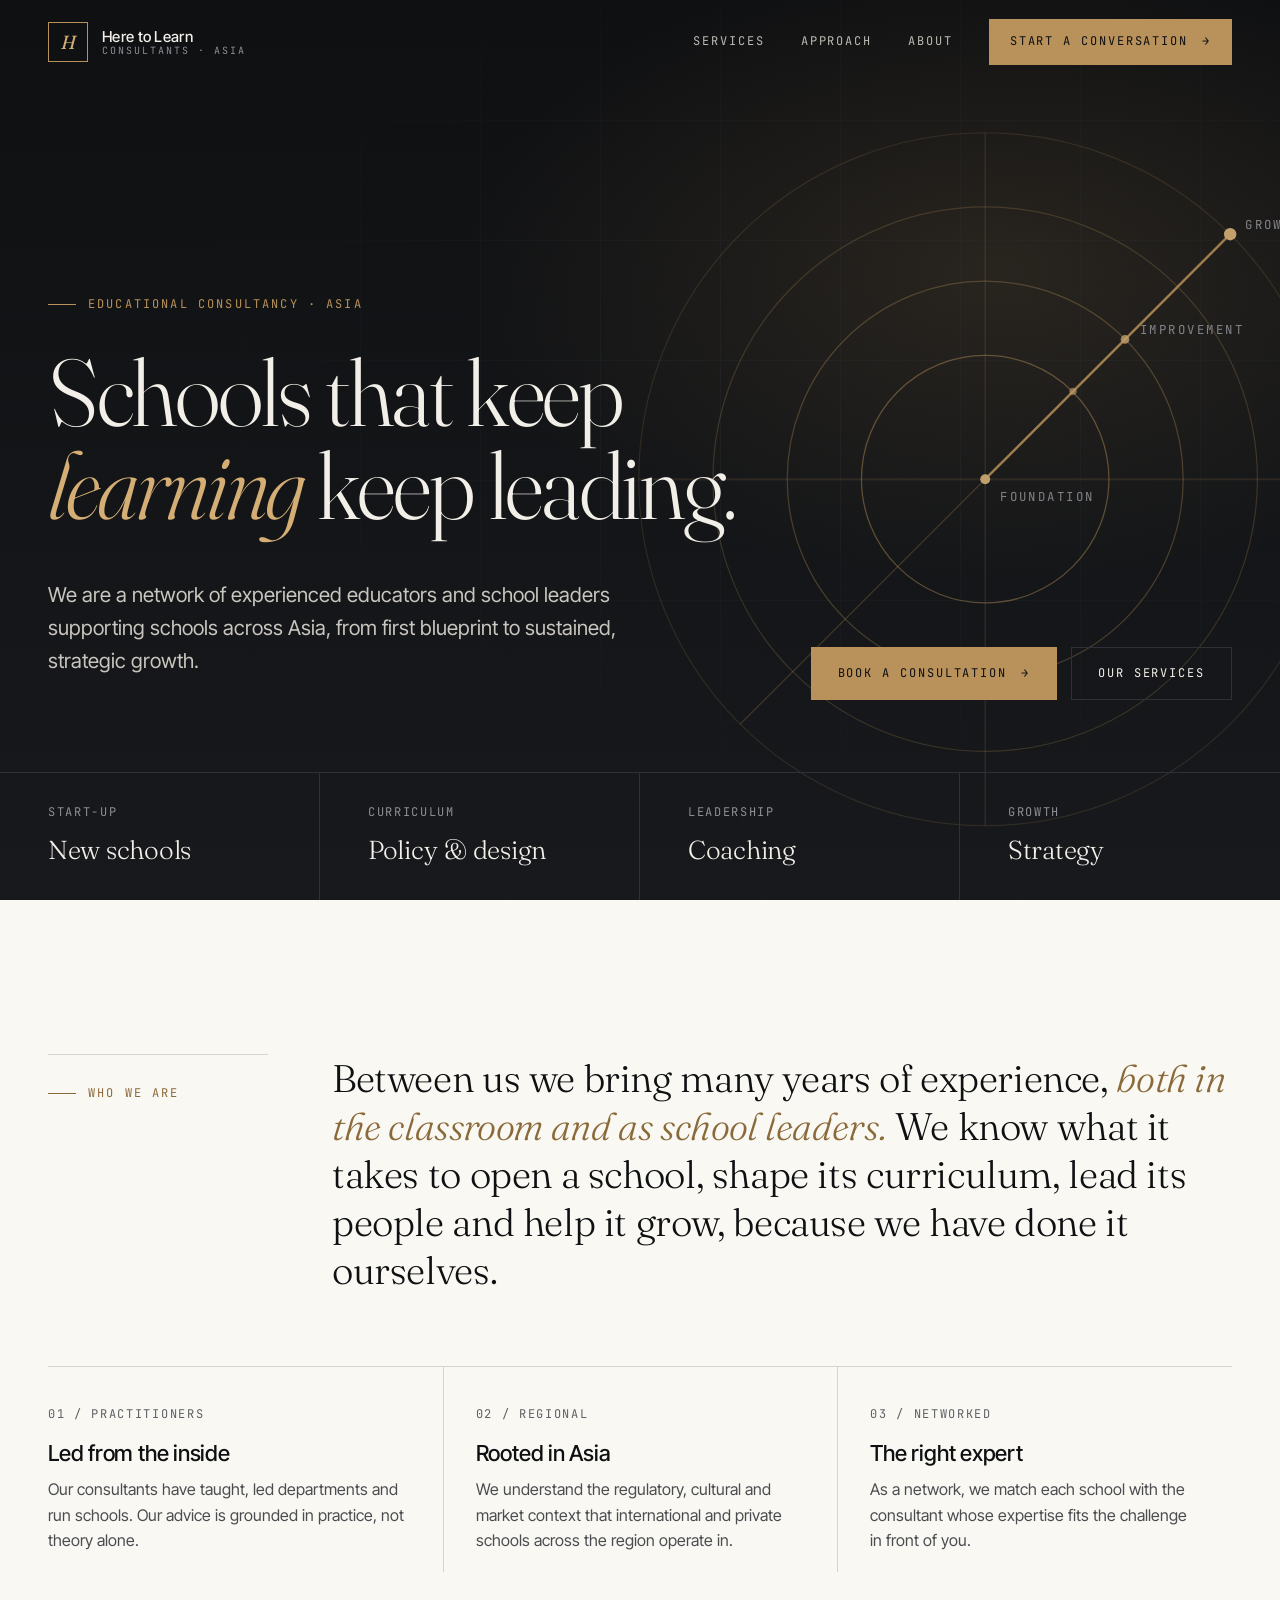
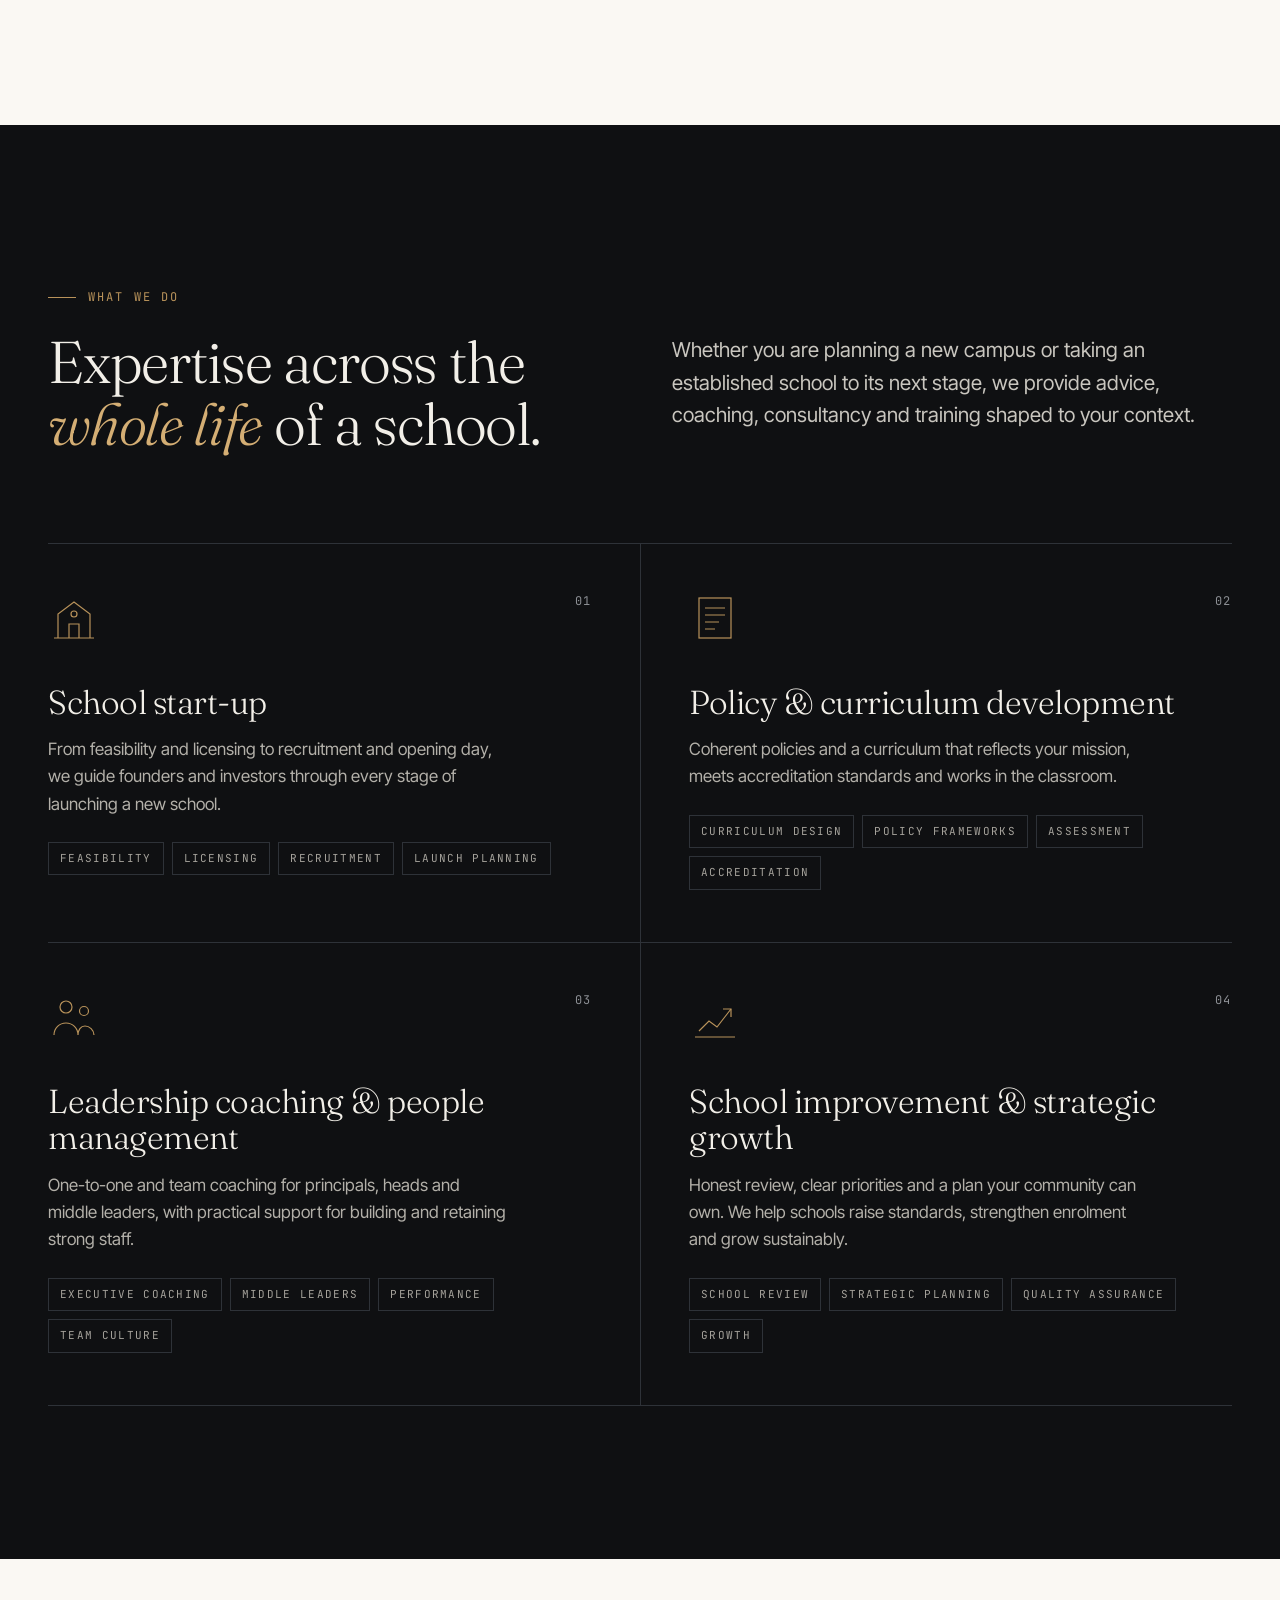
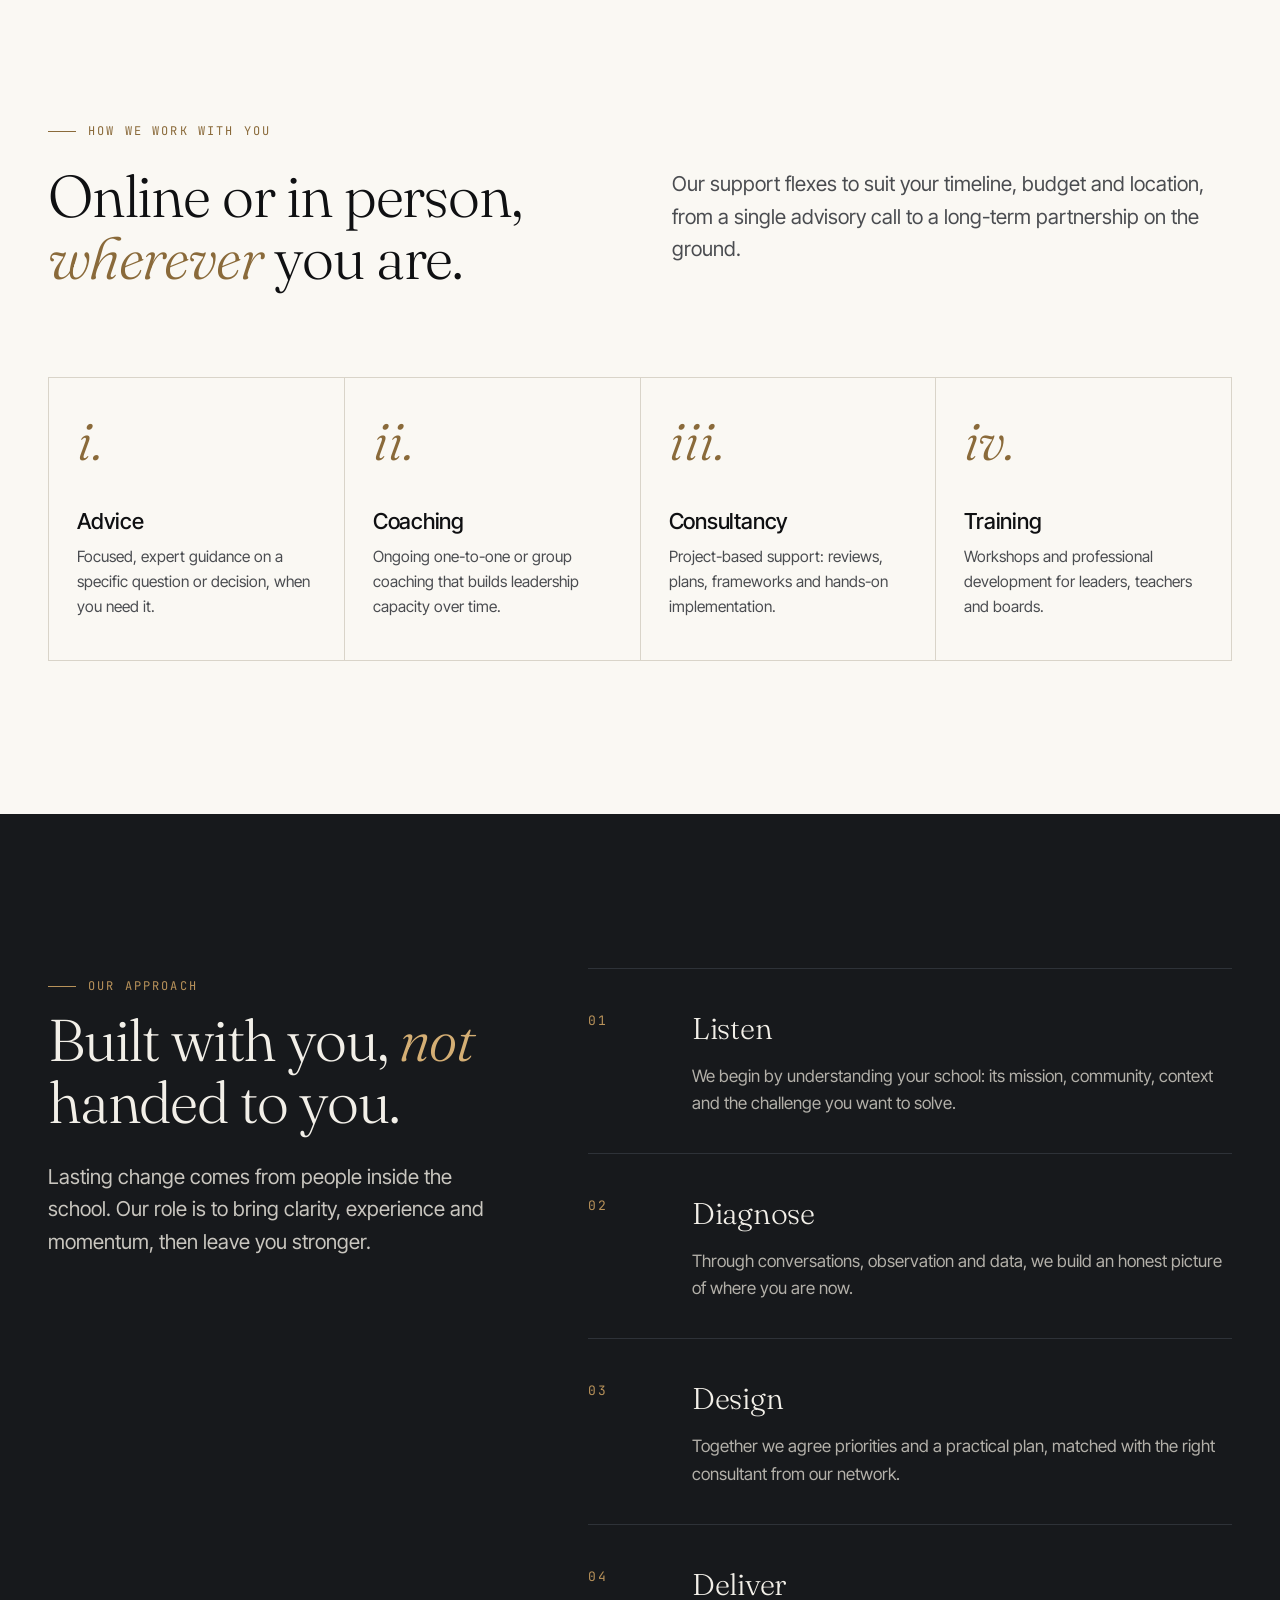
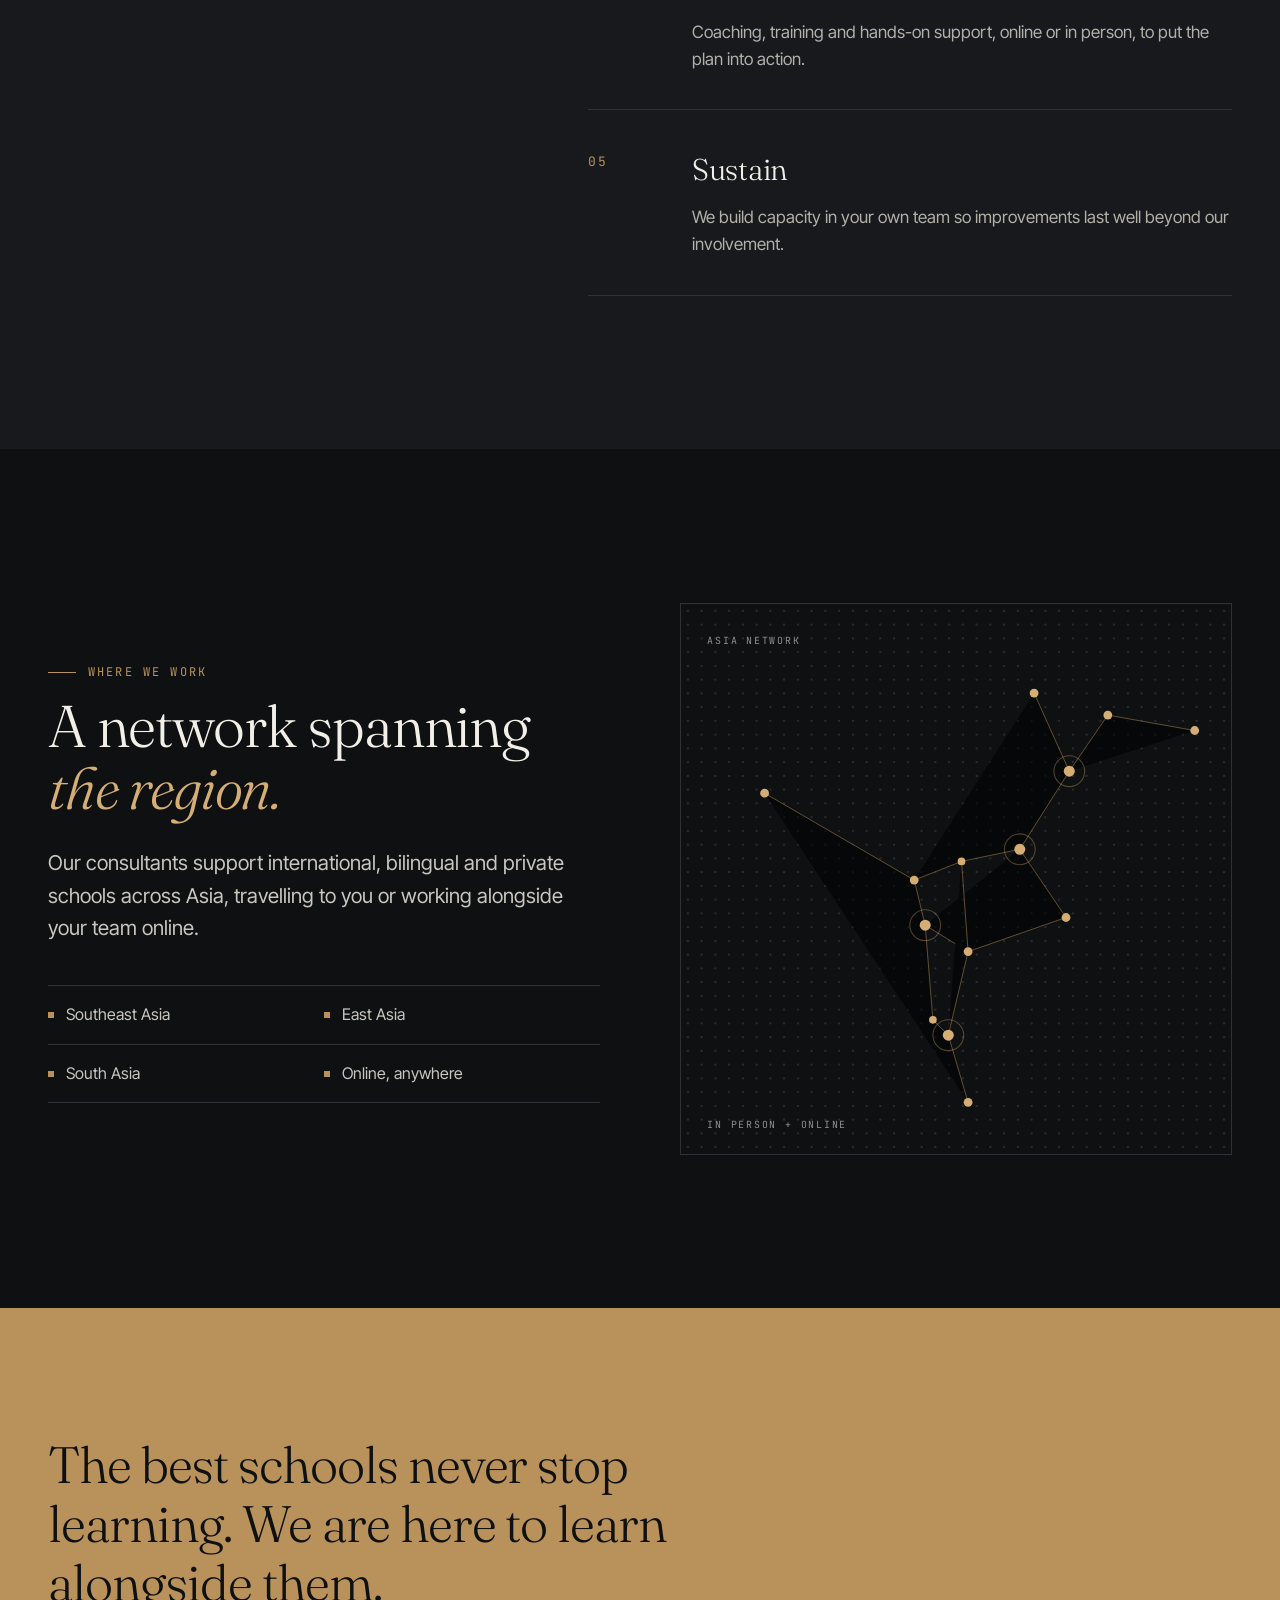
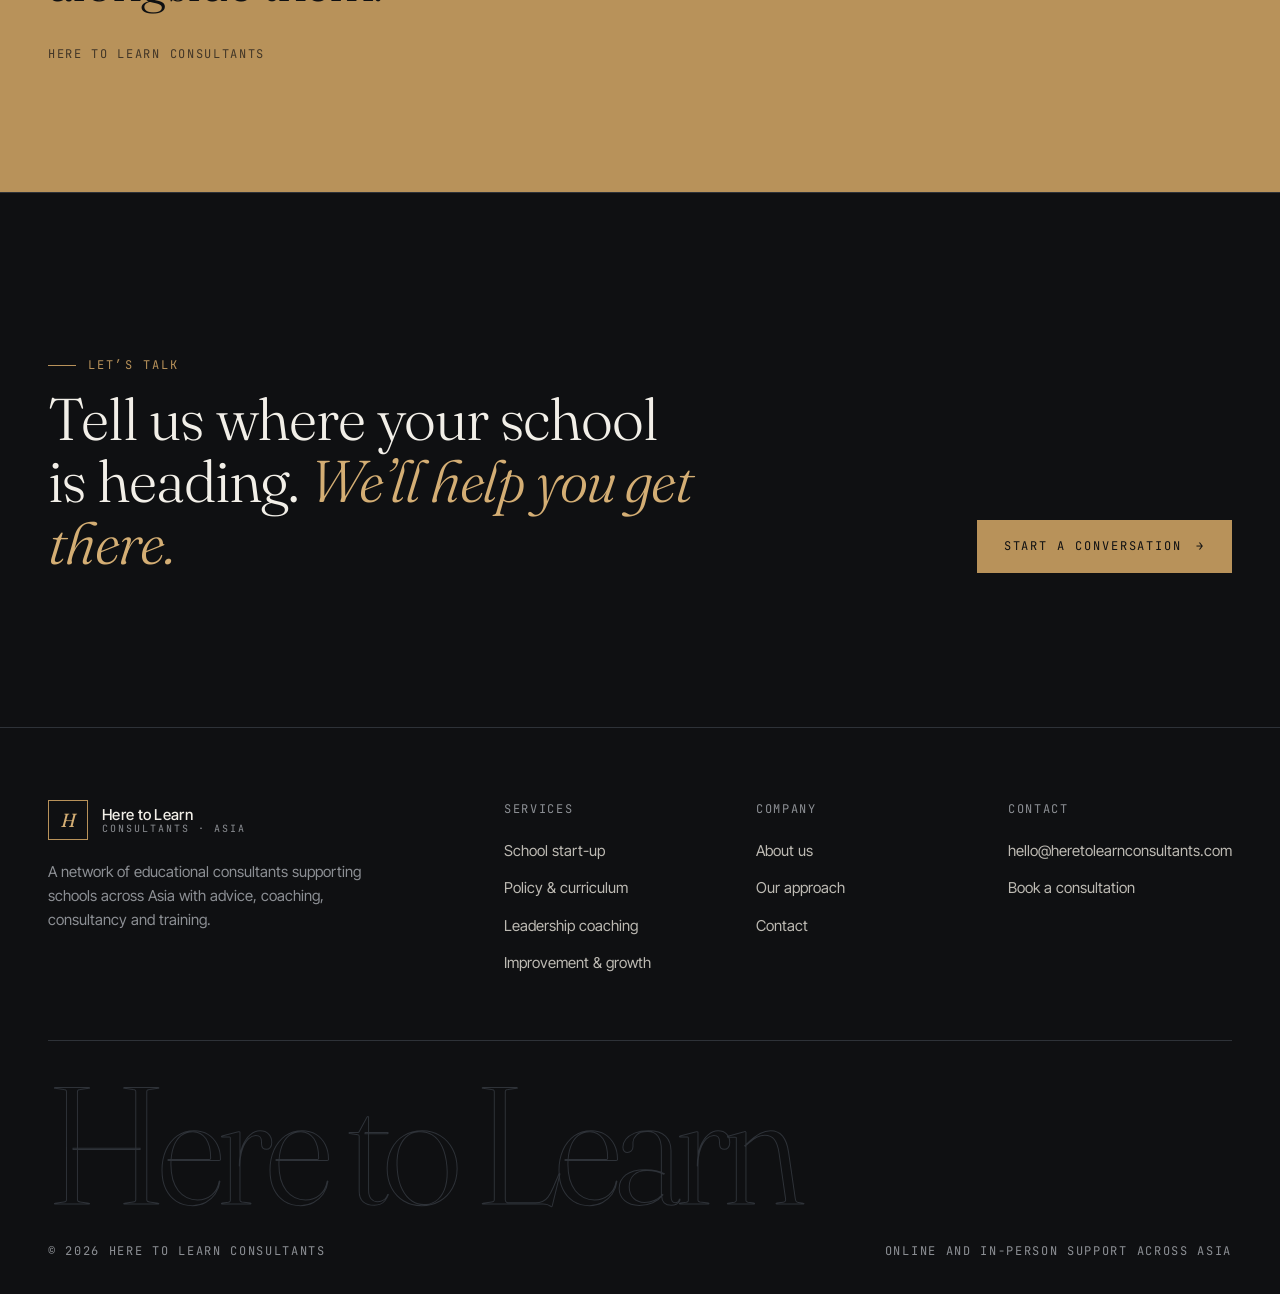
==== commit 0cd42279: "Update footer tagline Co-Authored-By: Claude Opus 5.5 <noreply@anthropic.com> Claude-Session: https:" ====
--- a/index.html
+++ b/index.html
@@ -306,7 +306,7 @@
     <div class="footer-word" aria-hidden="true">Here to Learn</div>
     <div class="footer-bottom">
       <span class="mono">&copy; <span data-year>2026</span> Here to Learn Consultants</span>
-      <span class="mono">Supporting schools across Asia</span>
+      <span class="mono">Online and in-person support across Asia</span>
     </div>
   </div>
 </footer>
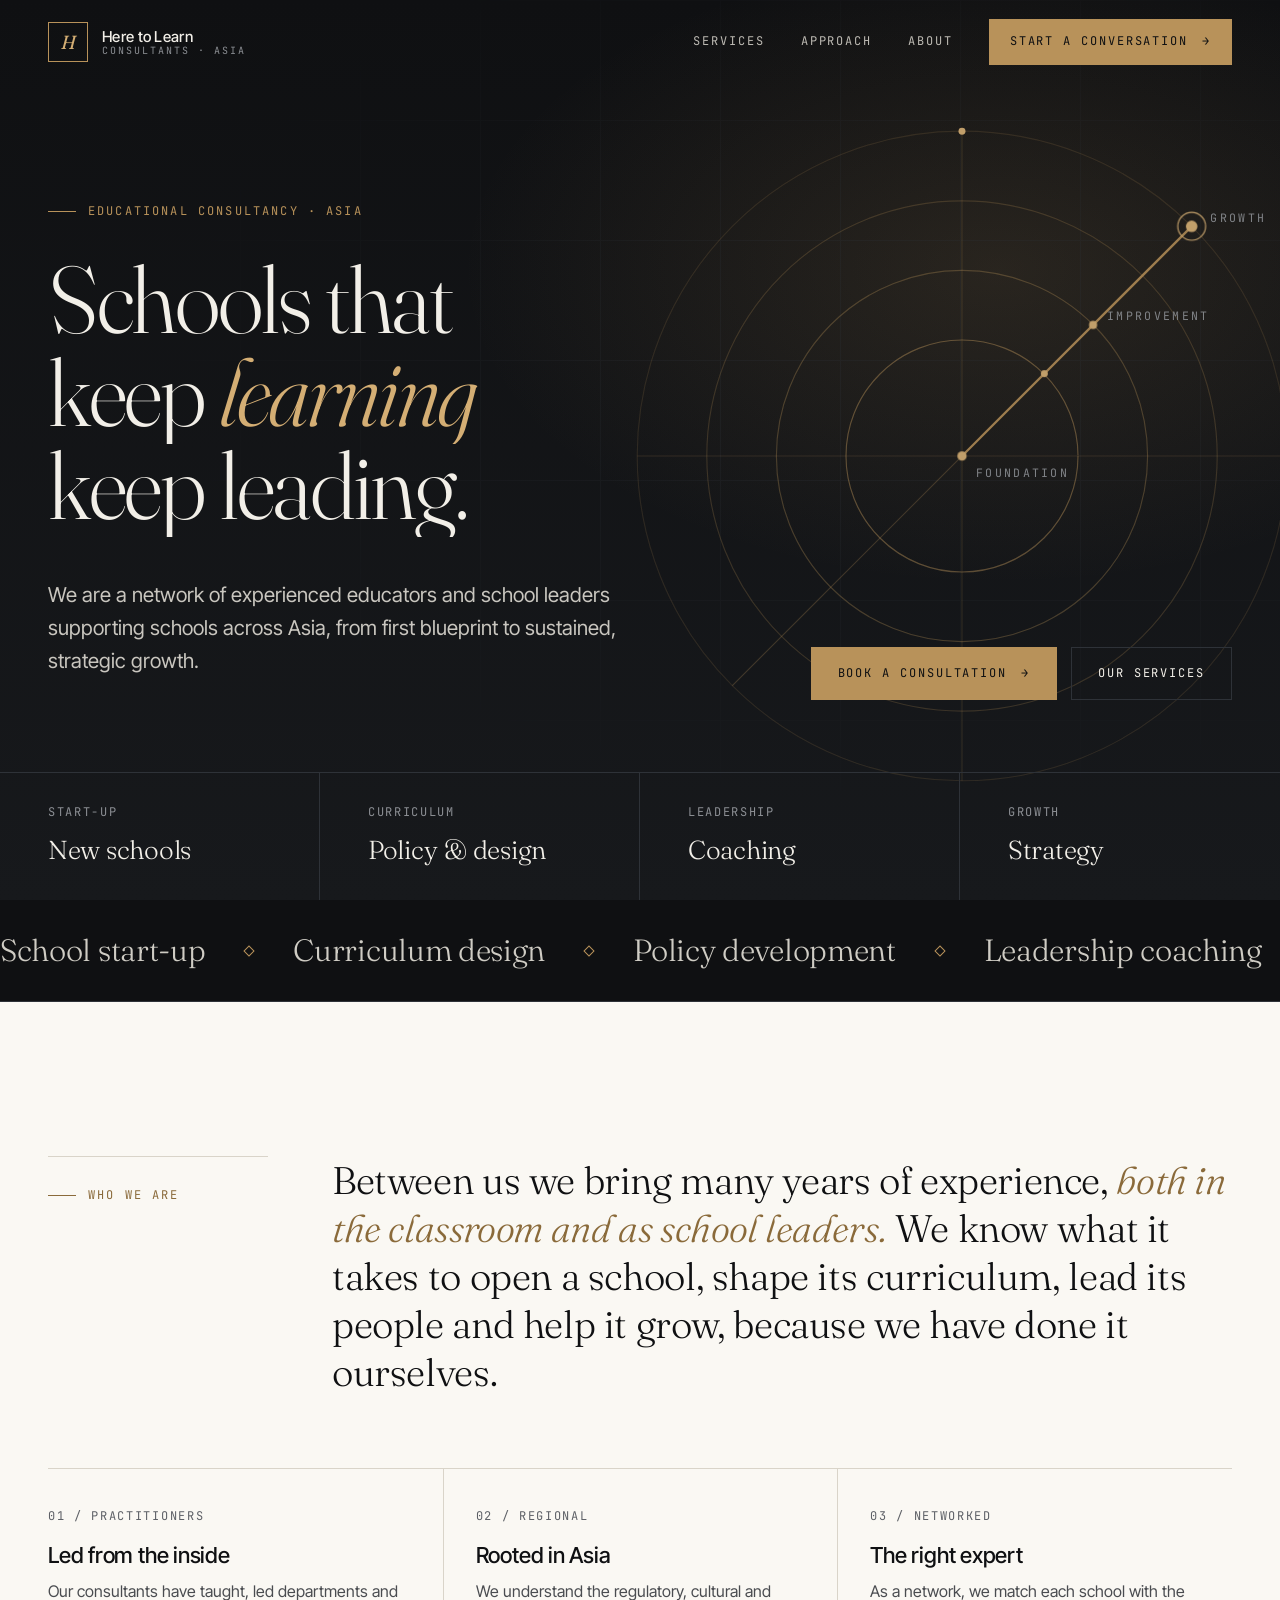
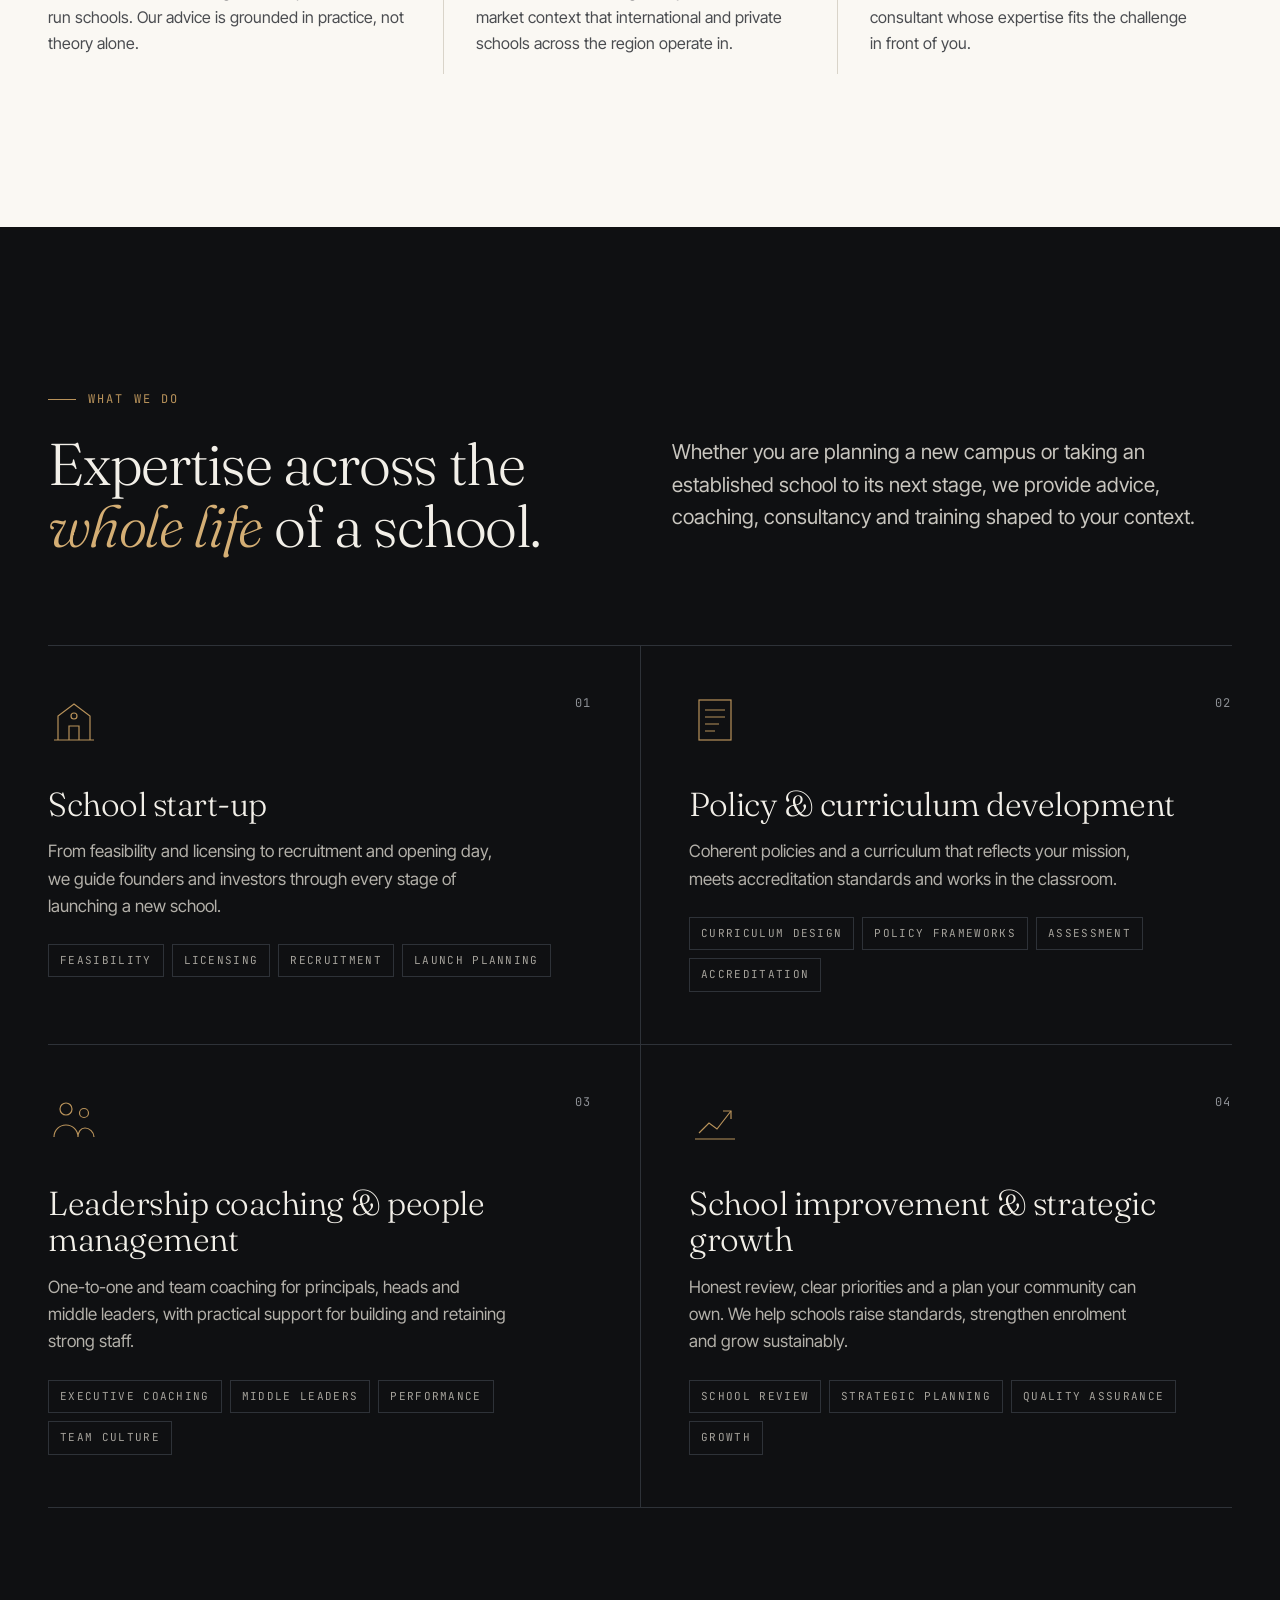
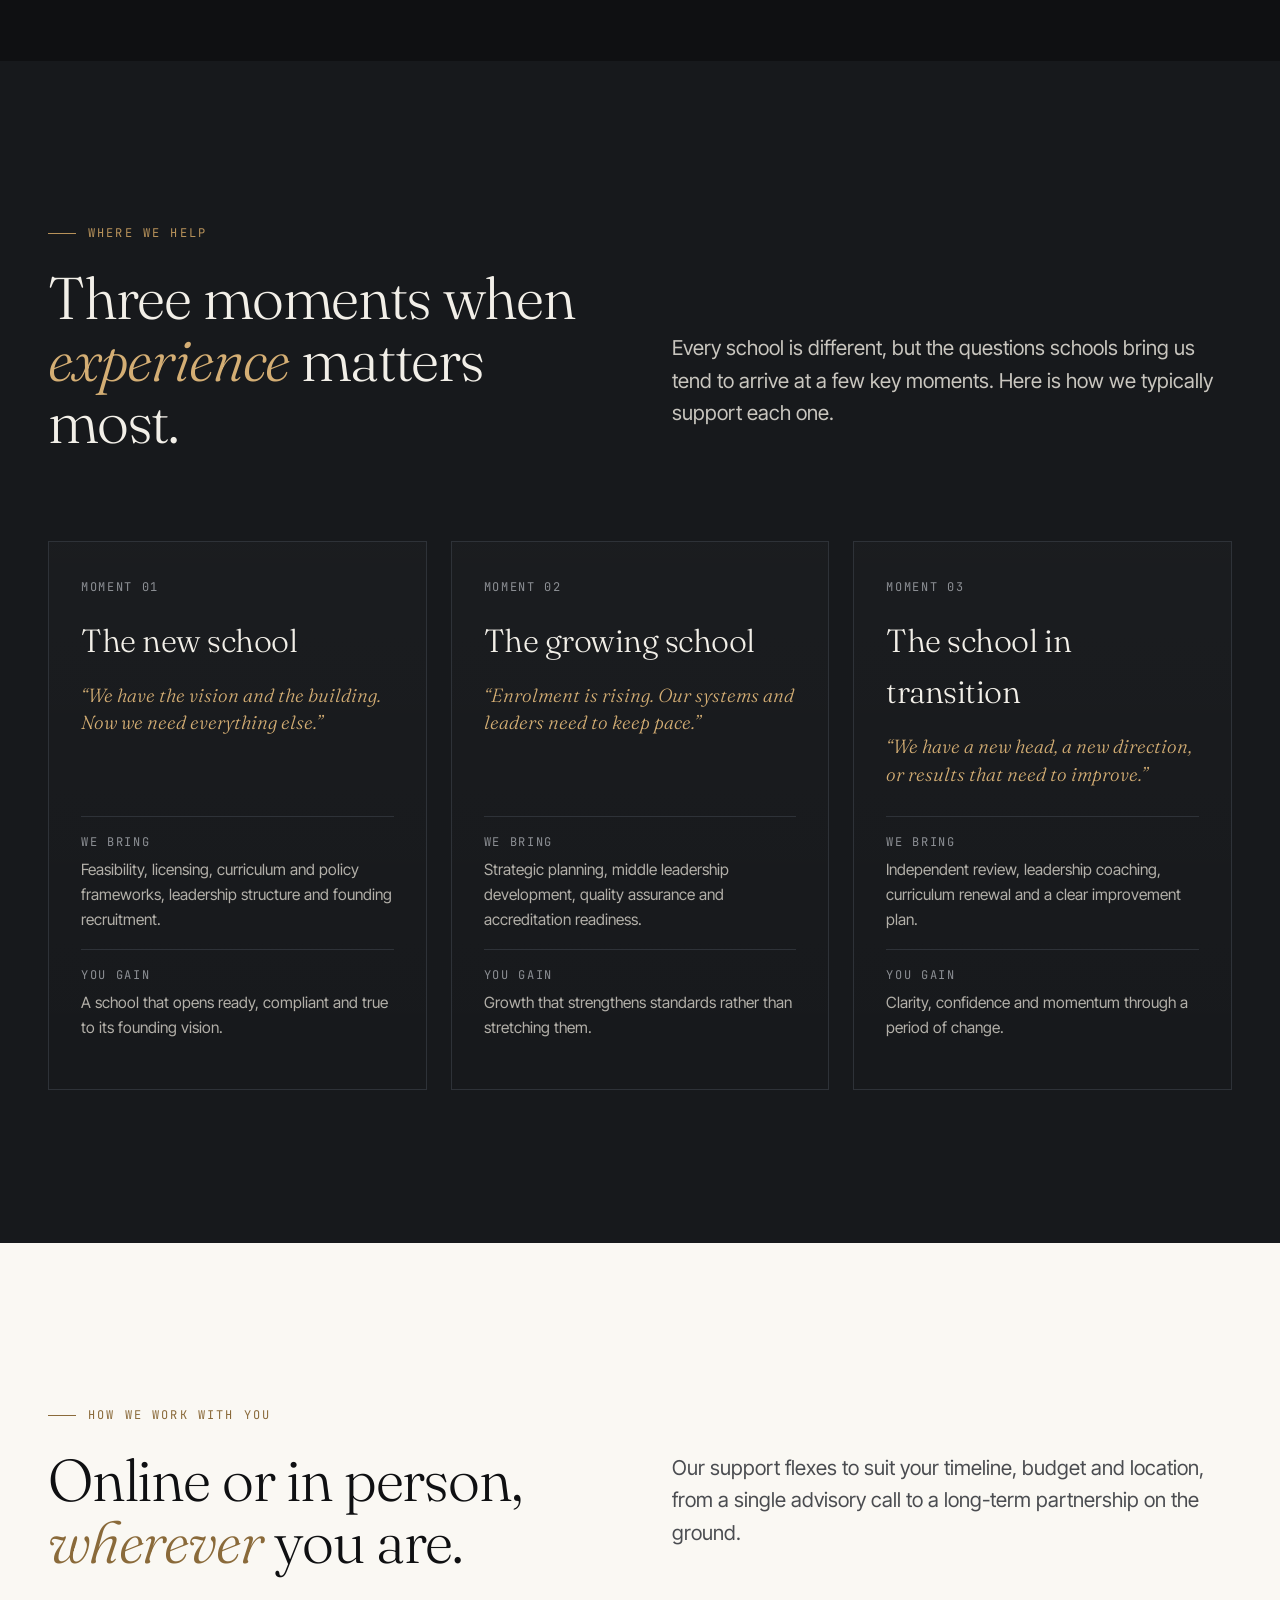
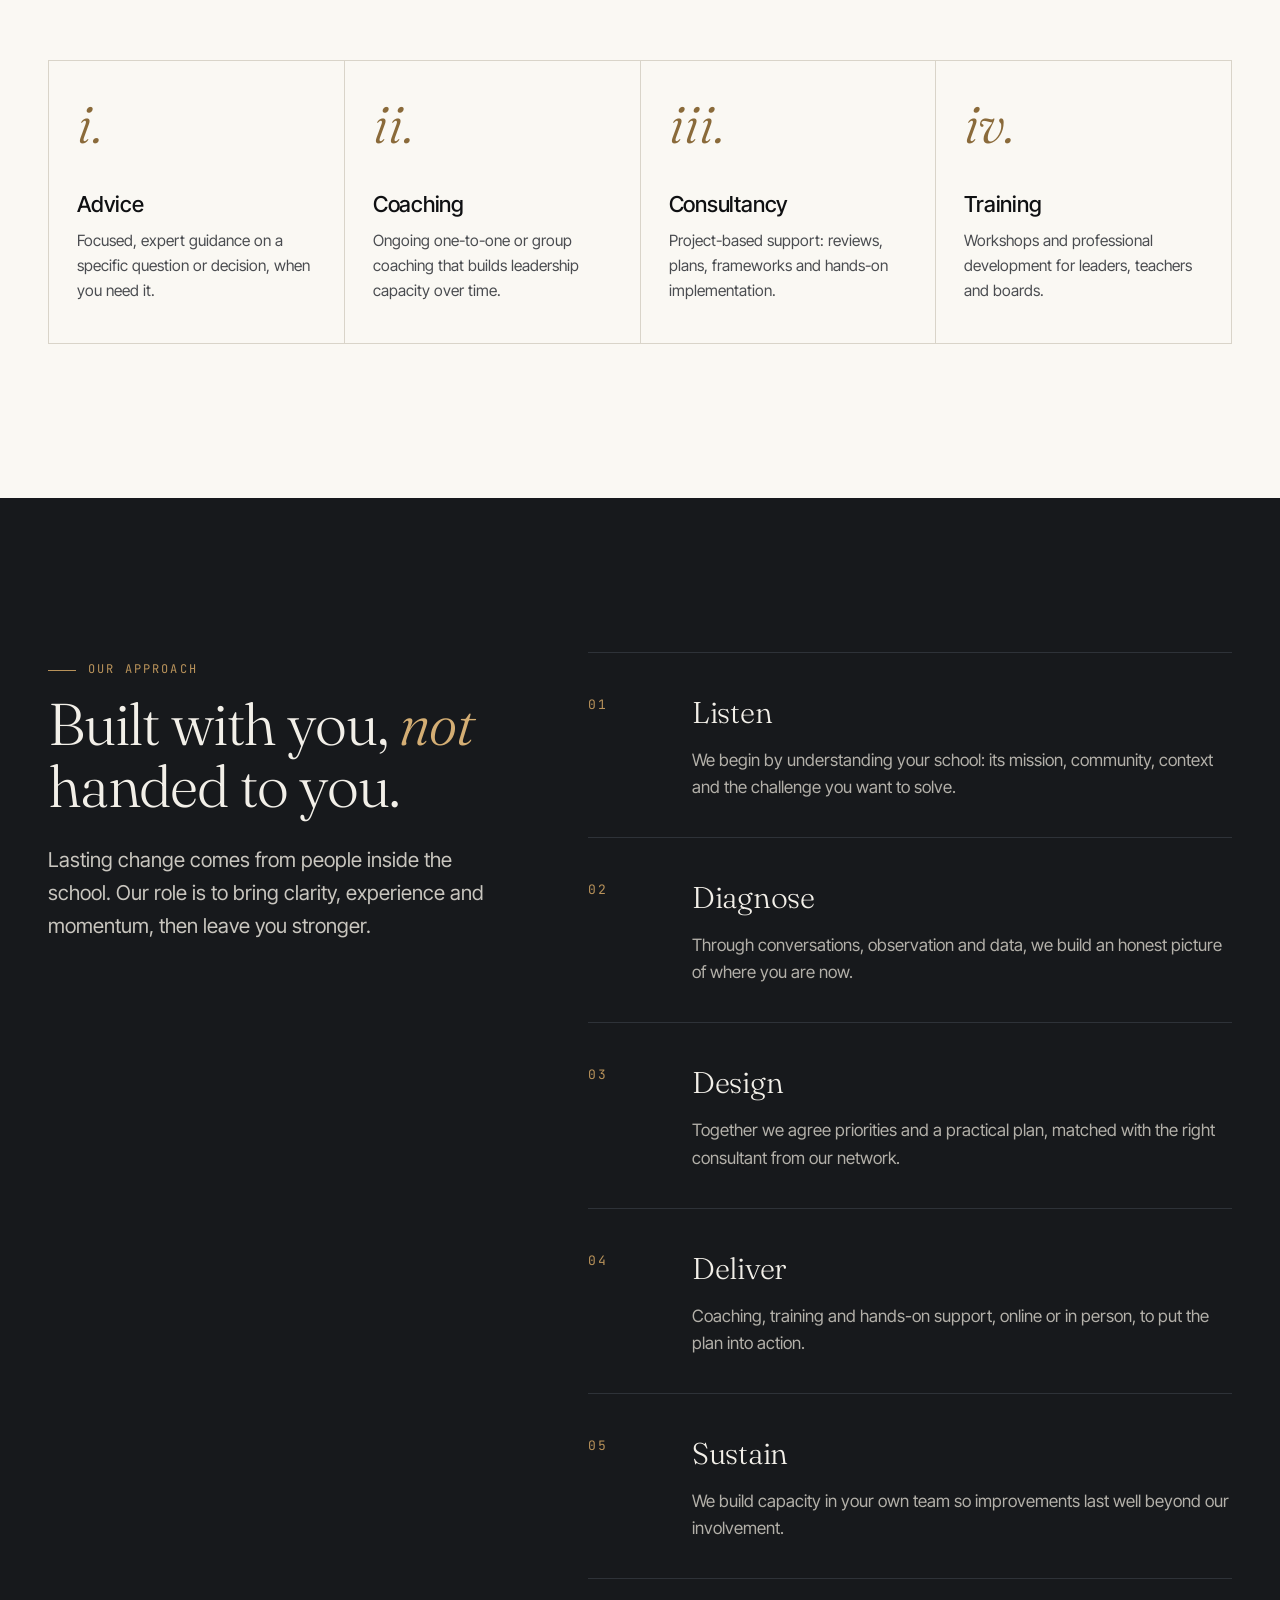
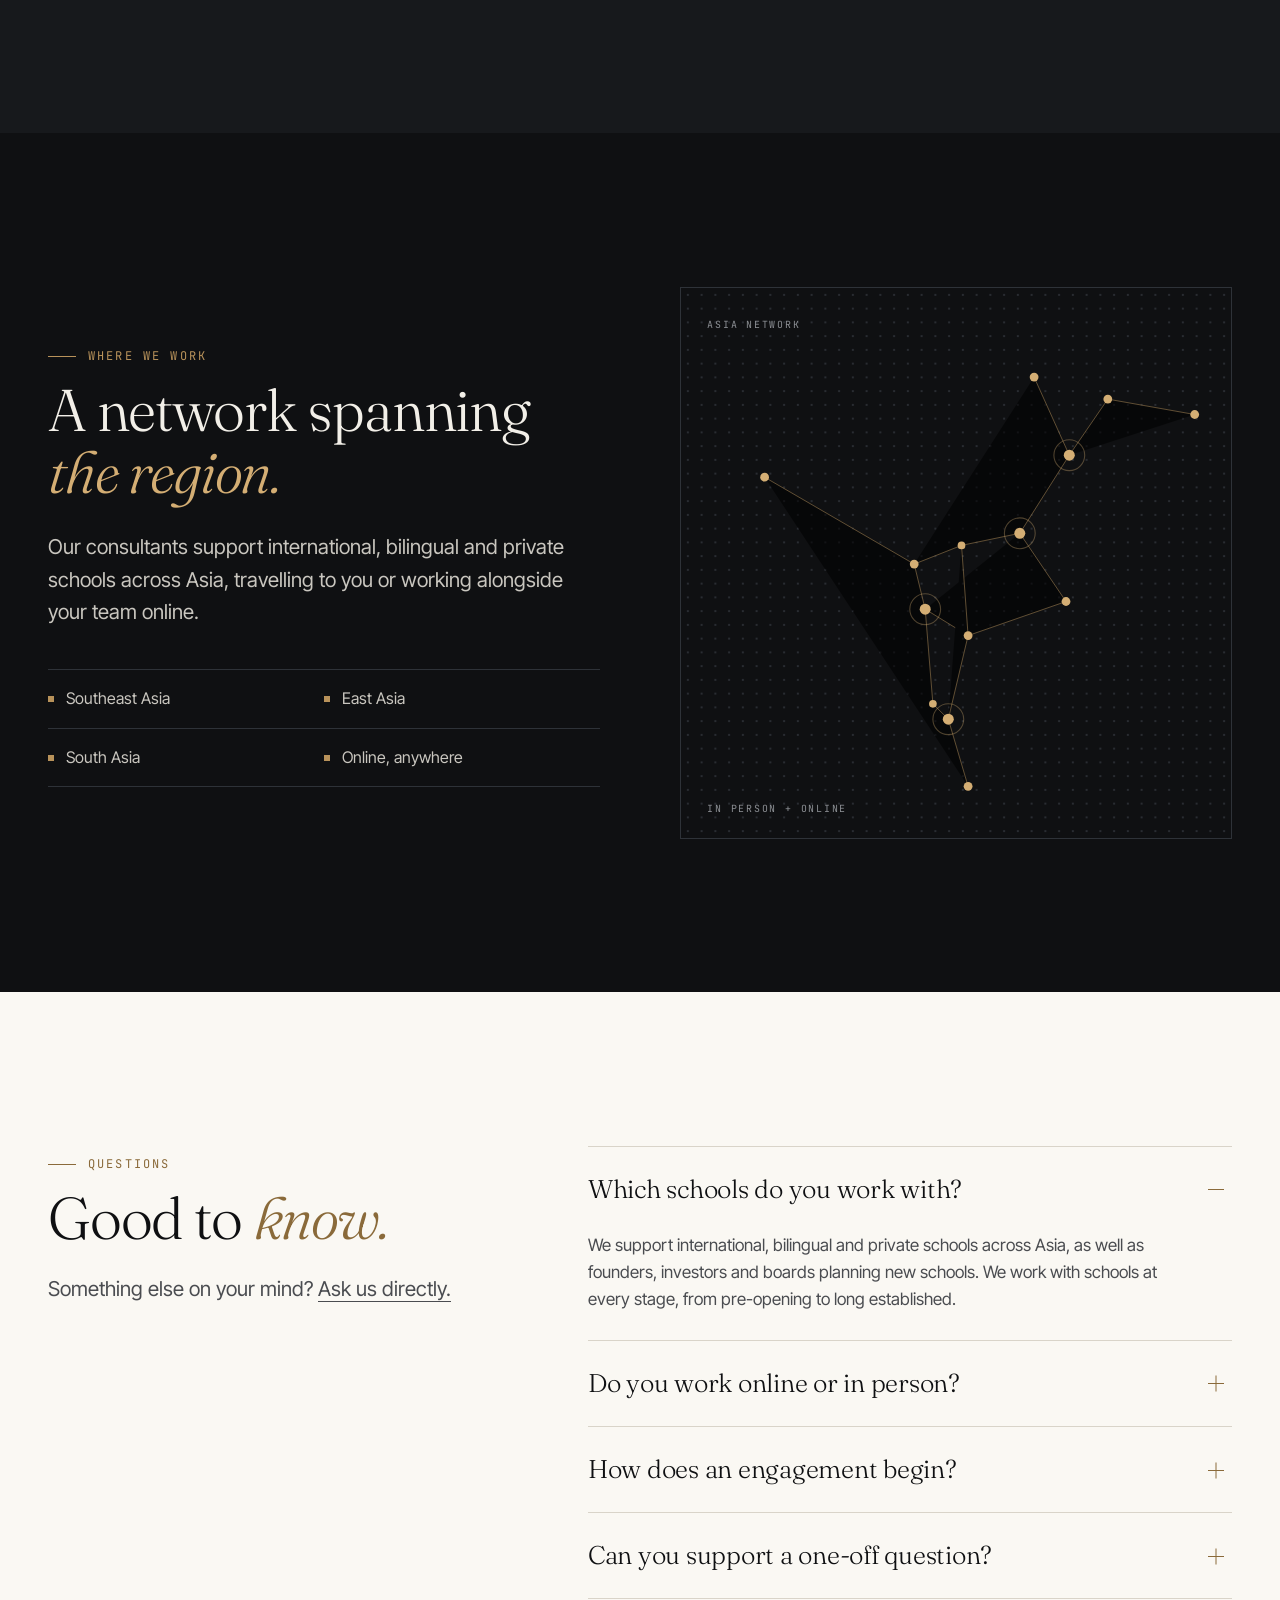
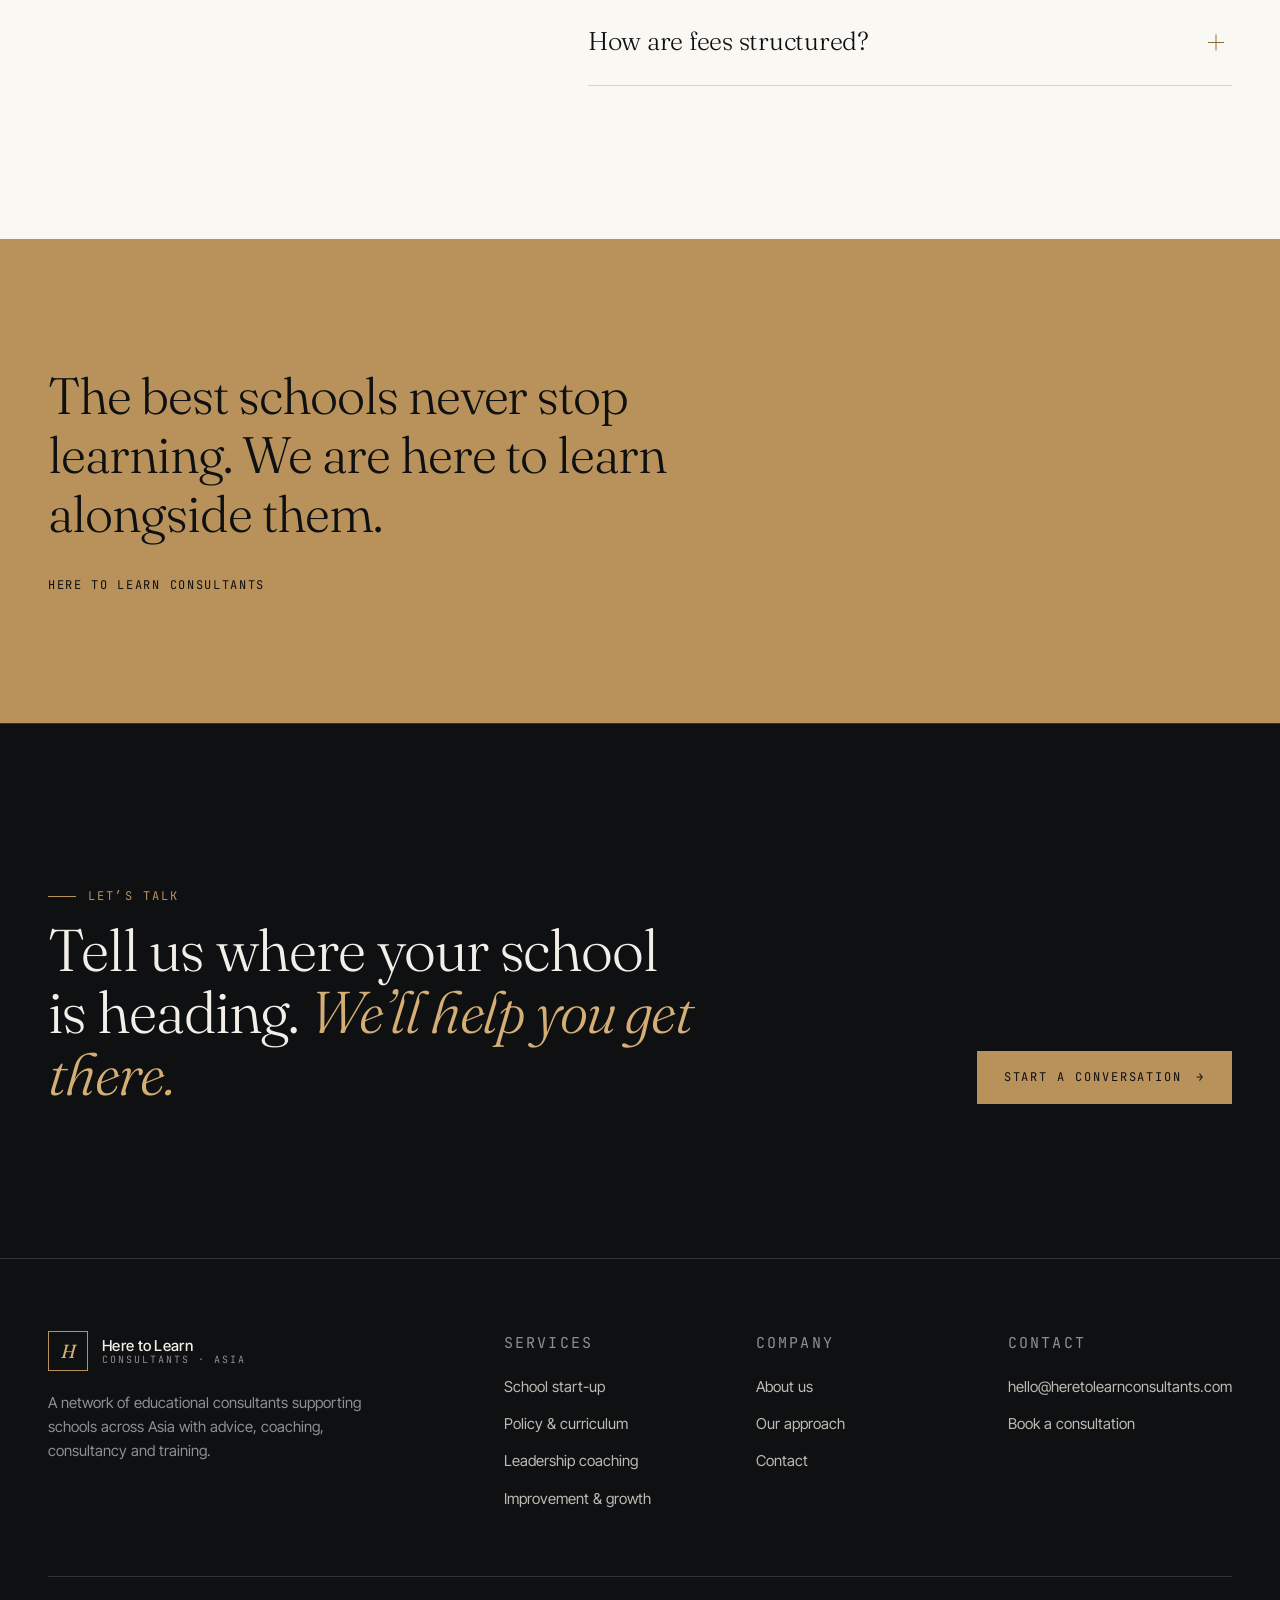
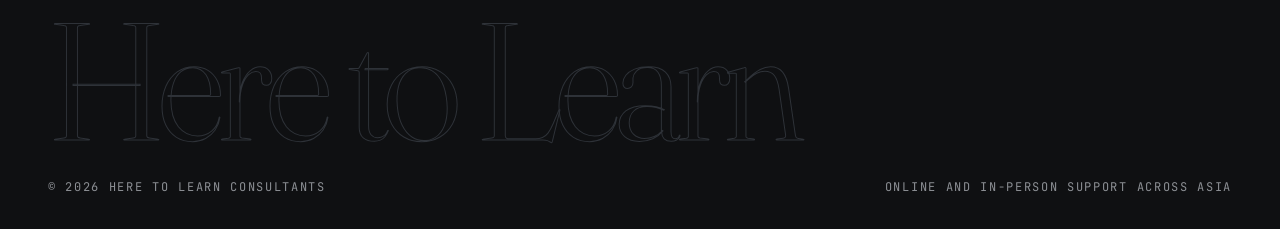
==== commit 5eafd1f0: "Elevate site: motion, new sections, SEO and accessibility - Animated hero, services marquee, scenari" ====
--- a/index.html
+++ b/index.html
@@ -9,13 +9,24 @@
   <meta property="og:description" content="Educational consultancy, coaching and training for schools across Asia. Online and in person.">
   <meta property="og:type" content="website">
   <meta name="theme-color" content="#0f1012">
+  <link rel="canonical" href="https://heretolearnconsultants2.pages.dev/">
+  <meta property="og:url" content="https://heretolearnconsultants2.pages.dev/">
+  <meta property="og:image" content="https://heretolearnconsultants2.pages.dev/assets/img/og-image.png">
+  <meta property="og:image:width" content="1200">
+  <meta property="og:image:height" content="630">
+  <meta property="og:site_name" content="Here to Learn Consultants">
+  <meta name="twitter:card" content="summary_large_image">
+  <link rel="apple-touch-icon" href="assets/img/apple-touch-icon.png">
   <link rel="icon" href="assets/img/favicon.svg" type="image/svg+xml">
   <link rel="preconnect" href="https://fonts.googleapis.com">
   <link rel="preconnect" href="https://fonts.gstatic.com" crossorigin>
   <link href="https://fonts.googleapis.com/css2?family=Fraunces:ital,opsz,wght@0,9..144,300;0,9..144,400;1,9..144,300;1,9..144,400&family=Inter+Tight:wght@400;500;600&family=JetBrains+Mono:wght@400&display=swap" rel="stylesheet">
   <link rel="stylesheet" href="assets/css/styles.css">
+  <script type="application/ld+json">{"@context": "https://schema.org", "@type": "ProfessionalService", "name": "Here to Learn Consultants", "url": "https://heretolearnconsultants2.pages.dev/", "logo": "https://heretolearnconsultants2.pages.dev/assets/img/apple-touch-icon.png", "image": "https://heretolearnconsultants2.pages.dev/assets/img/og-image.png", "description": "A network of educational consultants supporting schools across Asia with school start-up, policy and curriculum development, leadership coaching, school improvement and strategic growth.", "email": "hello@heretolearnconsultants.com", "areaServed": {"@type": "Place", "name": "Asia"}, "knowsAbout": ["School start-up", "Curriculum development", "Education policy", "Leadership coaching", "People management", "School improvement", "Strategic planning", "Accreditation"], "hasOfferCatalog": {"@type": "OfferCatalog", "name": "Educational consultancy services", "itemListElement": [{"@type": "Offer", "itemOffered": {"@type": "Service", "name": "School start-up"}}, {"@type": "Offer", "itemOffered": {"@type": "Service", "name": "Policy and curriculum development"}}, {"@type": "Offer", "itemOffered": {"@type": "Service", "name": "Leadership coaching and people management"}}, {"@type": "Offer", "itemOffered": {"@type": "Service", "name": "School improvement and strategic growth"}}]}}</script>
+  <script type="application/ld+json">{"@context": "https://schema.org", "@type": "FAQPage", "mainEntity": [{"@type": "Question", "name": "Which schools do you work with?", "acceptedAnswer": {"@type": "Answer", "text": "We support international, bilingual and private schools across Asia, as well as founders, investors and boards planning new schools. We work with schools at every stage, from pre-opening to long established."}}, {"@type": "Question", "name": "Do you work online or in person?", "acceptedAnswer": {"@type": "Answer", "text": "Both. Many engagements combine the two: an on-site visit for review or training, followed by online coaching and advice. We will recommend the mix that suits your goals and budget."}}, {"@type": "Question", "name": "How does an engagement begin?", "acceptedAnswer": {"@type": "Answer", "text": "With a conversation. We listen to what you are working on, then match you with the right consultant from our network and send a clear proposal outlining scope, timeline and fees."}}, {"@type": "Question", "name": "Can you support a one-off question?", "acceptedAnswer": {"@type": "Answer", "text": "Yes. Alongside longer projects, we offer focused advisory sessions for a single decision, document or challenge."}}, {"@type": "Question", "name": "How are fees structured?", "acceptedAnswer": {"@type": "Answer", "text": "Every engagement is scoped individually. After an initial conversation we send a clear proposal with fees agreed before any work begins."}}]}</script>
 </head>
 <body>
+<a class="skip-link" href="#main">Skip to content</a>
 
 <header class="site-header">
   <div class="wrap nav">
@@ -33,39 +44,41 @@
   </div>
 </header>
 
-<main>
+<main id="main">
   <!-- Hero -->
   <section class="hero">
     <div class="hero-grid" aria-hidden="true"></div>
-    <svg class="hero-art" viewBox="0 0 600 600" fill="none" aria-hidden="true">
-      <g stroke="#b8925a" stroke-width="1">
-        <circle cx="300" cy="300" r="280" opacity=".18"/>
-        <circle cx="300" cy="300" r="220" opacity=".26"/>
-        <circle cx="300" cy="300" r="160" opacity=".36"/>
-        <circle cx="300" cy="300" r="100" opacity=".5"/>
-        <path d="M20 300h560M300 20v560" opacity=".2"/>
-        <path d="M102 498 498 102" opacity=".3"/>
-        <path d="M300 300 498 102" stroke-width="2" opacity=".9"/>
+    <svg class="hero-art" viewBox="0 0 640 600" fill="none" aria-hidden="true">
+      <g stroke="#b8925a" stroke-width="1" class="draw">
+        <circle cx="300" cy="300" r="280" opacity=".18" pathLength="1"/>
+        <circle cx="300" cy="300" r="220" opacity=".26" pathLength="1"/>
+        <circle cx="300" cy="300" r="160" opacity=".36" pathLength="1"/>
+        <circle cx="300" cy="300" r="100" opacity=".5" pathLength="1"/>
+        <path d="M20 300h560M300 20v560" opacity=".2" pathLength="1"/>
+        <path d="M102 498 498 102" opacity=".3" pathLength="1"/>
+        <path d="M300 300 498 102" stroke-width="2" opacity=".9" pathLength="1"/>
       </g>
-      <g fill="#d4ae74">
+      <g class="orbit"><circle cx="300" cy="20" r="3" fill="#d4ae74"/></g>
+      <g fill="#d4ae74" class="nodes">
+        <circle cx="300" cy="300" r="4"/>
+        <circle cx="371" cy="229" r="3" opacity=".6"/>
+        <circle cx="413" cy="187" r="3.5" opacity=".8"/>
         <circle cx="498" cy="102" r="5"/>
-        <circle cx="413" cy="187" r="3.5" opacity=".8"/>
-        <circle cx="371" cy="229" r="3" opacity=".6"/>
-        <circle cx="300" cy="300" r="4"/>
+        <circle cx="498" cy="102" r="12" fill="none" stroke="#d4ae74" class="pulse"/>
       </g>
-      <g font-family="JetBrains Mono, monospace" font-size="10" letter-spacing="2" fill="#8c8f94">
-        <text x="510" y="98">GROWTH</text>
+      <g font-family="JetBrains Mono, monospace" font-size="10" letter-spacing="2" fill="#8c8f94" class="labels">
+        <text x="312" y="318">FOUNDATION</text>
         <text x="425" y="183">IMPROVEMENT</text>
-        <text x="312" y="318">FOUNDATION</text>
+        <text x="514" y="98">GROWTH</text>
       </g>
     </svg>
 
     <div class="wrap hero-inner">
-      <p class="eyebrow reveal">Educational consultancy &middot; Asia</p>
-      <h1 class="display reveal">Schools that keep <em>learning</em> keep leading.</h1>
+      <p class="eyebrow hero-in" style="--d:.1s">Educational consultancy &middot; Asia</p>
+      <h1 class="display hero-title"><span class="line"><span style="--d:.2s">Schools that</span></span> <span class="line"><span style="--d:.32s">keep <em>learning</em></span></span> <span class="line"><span style="--d:.44s">keep leading.</span></span></h1>
       <div class="hero-foot">
-        <p class="lede reveal">We are a network of experienced educators and school leaders supporting schools across Asia, from first blueprint to sustained, strategic growth.</p>
-        <div class="hero-actions reveal">
+        <p class="lede hero-in" style="--d:.7s">We are a network of experienced educators and school leaders supporting schools across Asia, from first blueprint to sustained, strategic growth.</p>
+        <div class="hero-actions hero-in" style="--d:.8s">
           <a href="contact.html" class="btn">Book a consultation <span class="arrow">&rarr;</span></a>
           <a href="services.html" class="btn btn--ghost">Our services</a>
         </div>
@@ -79,6 +92,14 @@
       <div><span class="mono">Growth</span><b>Strategy</b></div>
     </div>
   </section>
+
+  <!-- Marquee -->
+  <div class="marquee" aria-hidden="true">
+    <div class="marquee-track">
+      <span>School start-up</span><i></i><span>Curriculum design</span><i></i><span>Policy development</span><i></i><span>Leadership coaching</span><i></i><span>People management</span><i></i><span>School improvement</span><i></i><span>Strategic growth</span><i></i><span>Accreditation</span><i></i><span>Training</span><i></i>
+      <span>School start-up</span><i></i><span>Curriculum design</span><i></i><span>Policy development</span><i></i><span>Leadership coaching</span><i></i><span>People management</span><i></i><span>School improvement</span><i></i><span>Strategic growth</span><i></i><span>Accreditation</span><i></i><span>Training</span><i></i>
+    </div>
+  </div>
 
   <!-- Statement -->
   <section class="section section--paper">
@@ -87,7 +108,7 @@
         <div class="statement-meta reveal">
           <p class="eyebrow">Who we are</p>
         </div>
-        <p class="big reveal">Between us we bring many years of experience, <span>both in the classroom and as school leaders.</span> We know what it takes to open a school, shape its curriculum, lead its people and help it grow, because we have done it ourselves.</p>
+        <h2 class="big reveal">Between us we bring many years of experience, <span>both in the classroom and as school leaders.</span> We know what it takes to open a school, shape its curriculum, lead its people and help it grow, because we have done it ourselves.</h2>
       </div>
       <div class="statement-cols">
         <div class="reveal">
@@ -159,6 +180,48 @@
           <h3>School improvement &amp; strategic growth</h3>
           <p>Honest review, clear priorities and a plan your community can own. We help schools raise standards, strengthen enrolment and grow sustainably.</p>
           <ul><li>School review</li><li>Strategic planning</li><li>Quality assurance</li><li>Growth</li></ul>
+        </article>
+      </div>
+    </div>
+  </section>
+
+  <!-- Scenarios -->
+  <section class="section section--steel">
+    <div class="wrap">
+      <div class="section-head">
+        <div>
+          <p class="eyebrow reveal">Where we help</p>
+          <h2 class="h2 reveal">Three moments when <em>experience</em> matters most.</h2>
+        </div>
+        <p class="lede reveal">Every school is different, but the questions schools bring us tend to arrive at a few key moments. Here is how we typically support each one.</p>
+      </div>
+      <div class="scenarios">
+        <article class="scenario reveal">
+          <span class="mono">Moment 01</span>
+          <h3>The new school</h3>
+          <p class="scenario-q">&ldquo;We have the vision and the building. Now we need everything else.&rdquo;</p>
+          <dl>
+            <div><dt class="mono">We bring</dt><dd>Feasibility, licensing, curriculum and policy frameworks, leadership structure and founding recruitment.</dd></div>
+            <div><dt class="mono">You gain</dt><dd>A school that opens ready, compliant and true to its founding vision.</dd></div>
+          </dl>
+        </article>
+        <article class="scenario reveal">
+          <span class="mono">Moment 02</span>
+          <h3>The growing school</h3>
+          <p class="scenario-q">&ldquo;Enrolment is rising. Our systems and leaders need to keep pace.&rdquo;</p>
+          <dl>
+            <div><dt class="mono">We bring</dt><dd>Strategic planning, middle leadership development, quality assurance and accreditation readiness.</dd></div>
+            <div><dt class="mono">You gain</dt><dd>Growth that strengthens standards rather than stretching them.</dd></div>
+          </dl>
+        </article>
+        <article class="scenario reveal">
+          <span class="mono">Moment 03</span>
+          <h3>The school in transition</h3>
+          <p class="scenario-q">&ldquo;We have a new head, a new direction, or results that need to improve.&rdquo;</p>
+          <dl>
+            <div><dt class="mono">We bring</dt><dd>Independent review, leadership coaching, curriculum renewal and a clear improvement plan.</dd></div>
+            <div><dt class="mono">You gain</dt><dd>Clarity, confidence and momentum through a period of change.</dd></div>
+          </dl>
         </article>
       </div>
     </div>
@@ -249,6 +312,39 @@
     </div>
   </section>
 
+  <!-- FAQ -->
+  <section class="section section--paper" id="faq">
+    <div class="wrap faq-wrap">
+      <div>
+        <p class="eyebrow reveal">Questions</p>
+        <h2 class="h2 reveal">Good to <em>know.</em></h2>
+        <p class="lede reveal" style="margin-top:24px">Something else on your mind? <a href="contact.html" class="link">Ask us directly.</a></p>
+      </div>
+      <div class="faq">
+        <details class="reveal" open>
+          <summary>Which schools do you work with?</summary>
+          <p>We support international, bilingual and private schools across Asia, as well as founders, investors and boards planning new schools. We work with schools at every stage, from pre-opening to long established.</p>
+        </details>
+        <details class="reveal">
+          <summary>Do you work online or in person?</summary>
+          <p>Both. Many engagements combine the two: an on-site visit for review or training, followed by online coaching and advice. We will recommend the mix that suits your goals and budget.</p>
+        </details>
+        <details class="reveal">
+          <summary>How does an engagement begin?</summary>
+          <p>With a conversation. We listen to what you are working on, then match you with the right consultant from our network and send a clear proposal outlining scope, timeline and fees.</p>
+        </details>
+        <details class="reveal">
+          <summary>Can you support a one-off question?</summary>
+          <p>Yes. Alongside longer projects, we offer focused advisory sessions for a single decision, document or challenge.</p>
+        </details>
+        <details class="reveal">
+          <summary>How are fees structured?</summary>
+          <p>Every engagement is scoped individually. After an initial conversation we send a clear proposal with fees agreed before any work begins.</p>
+        </details>
+      </div>
+    </div>
+  </section>
+
   <!-- Quote -->
   <section class="quote-band">
     <div class="wrap">
@@ -279,7 +375,7 @@
         <p>A network of educational consultants supporting schools across Asia with advice, coaching, consultancy and training.</p>
       </div>
       <div>
-        <h4 class="mono">Services</h4>
+        <p class="mono footer-h">Services</p>
         <ul>
           <li><a href="services.html#start-up">School start-up</a></li>
           <li><a href="services.html#curriculum">Policy &amp; curriculum</a></li>
@@ -288,7 +384,7 @@
         </ul>
       </div>
       <div>
-        <h4 class="mono">Company</h4>
+        <p class="mono footer-h">Company</p>
         <ul>
           <li><a href="about.html">About us</a></li>
           <li><a href="index.html#approach">Our approach</a></li>
@@ -296,7 +392,7 @@
         </ul>
       </div>
       <div>
-        <h4 class="mono">Contact</h4>
+        <p class="mono footer-h">Contact</p>
         <ul>
           <li><a href="mailto:hello@heretolearnconsultants.com">hello@heretolearnconsultants.com</a></li>
           <li><a href="contact.html">Book a consultation</a></li>
--- a/assets/css/styles.css
+++ b/assets/css/styles.css
@@ -178,10 +178,10 @@
 
 /* Intro / statement */
 .statement { display: grid; grid-template-columns: 220px 1fr; gap: 64px; }
-.statement p.big {
+.statement .big {
   font-family: var(--serif); font-weight: 300; font-size: clamp(26px, 3vw, 40px); line-height: 1.25; letter-spacing: -.01em; margin: 0;
 }
-.statement p.big span { color: #8a6a3a; font-style: italic; }
+.statement .big span { color: #8a6a3a; font-style: italic; }
 .statement-meta { border-top: 1px solid var(--rule-light); padding-top: 20px; }
 .statement-cols { display: grid; grid-template-columns: repeat(3, 1fr); gap: 0; margin-top: 72px; border-top: 1px solid var(--rule-light); }
 .statement-cols > div { padding: 32px 32px 0 0; }
@@ -244,7 +244,7 @@
 .quote-band blockquote {
   margin: 0; font-family: var(--serif); font-weight: 300; font-size: clamp(30px, 4vw, 54px); line-height: 1.15; letter-spacing: -.02em; max-width: 22ch;
 }
-.quote-band .mono { color: rgba(15,16,18,.7); margin-top: 32px; display: block; }
+.quote-band .mono { color: var(--ink); margin-top: 32px; display: block; }
 
 /* Team */
 .team { display: grid; grid-template-columns: repeat(3, 1fr); gap: 32px; }
@@ -329,7 +329,7 @@
 .site-footer { border-top: 1px solid var(--rule); padding: 72px 0 32px; background: var(--ink); }
 .footer-top { display: grid; grid-template-columns: 2fr 1fr 1fr 1fr; gap: 48px; padding-bottom: 64px; }
 .footer-top p { color: var(--mute); font-size: 15px; max-width: 36ch; margin-top: 20px; }
-.footer-top h4 { margin-bottom: 18px; }
+.footer-top .footer-h { margin: 0 0 18px; }
 .footer-top ul { list-style: none; padding: 0; margin: 0; display: grid; gap: 10px; }
 .footer-top ul a { color: #bdbab3; font-size: 15px; }
 .footer-top ul a:hover { color: var(--brass-bright); }
@@ -346,6 +346,97 @@
 @media (prefers-reduced-motion: reduce) {
   html { scroll-behavior: auto; }
   .reveal { opacity: 1; transform: none; transition: none; }
+}
+
+
+/* ---------- Accessibility ---------- */
+.skip-link {
+  position: absolute; left: 16px; top: -60px; z-index: 100;
+  background: var(--brass); color: var(--ink); padding: 12px 18px;
+  font-family: var(--mono); font-size: 12px; letter-spacing: .14em; text-transform: uppercase;
+  transition: top .2s var(--ease);
+}
+.skip-link:focus { top: 16px; }
+:focus-visible { outline: 1px solid var(--brass-bright); outline-offset: 4px; }
+.section--paper :focus-visible { outline-color: #8a6a3a; }
+::selection { background: var(--brass); color: var(--ink); }
+.link { color: inherit; border-bottom: 1px solid currentColor; transition: color .25s var(--ease); }
+.link:hover { color: var(--brass); }
+
+/* ---------- Hero motion ---------- */
+.hero-title .line { display: block; overflow: hidden; padding-bottom: .06em; margin-bottom: -.06em; }
+.hero-title .line > span { display: inline-block; transform: translateY(110%); animation: rise 1.1s var(--ease) forwards; animation-delay: var(--d, 0s); }
+.hero-in { opacity: 0; transform: translateY(16px); animation: fade-up 1s var(--ease) forwards; animation-delay: var(--d, 0s); }
+@keyframes rise { to { transform: none; } }
+@keyframes fade-up { to { opacity: 1; transform: none; } }
+
+.hero-art .draw > * { stroke-dasharray: 1; stroke-dashoffset: 1; animation: draw 2.4s var(--ease) forwards; }
+.hero-art .draw > *:nth-child(2) { animation-delay: .15s; }
+.hero-art .draw > *:nth-child(3) { animation-delay: .3s; }
+.hero-art .draw > *:nth-child(4) { animation-delay: .45s; }
+.hero-art .draw > *:nth-child(n+5) { animation-delay: .8s; }
+.hero-art .nodes > *, .hero-art .labels > * { opacity: 0; animation: appear .6s var(--ease) forwards; }
+.hero-art .nodes > *:nth-child(1) { animation-delay: 1.2s; }
+.hero-art .nodes > *:nth-child(2), .hero-art .labels > *:nth-child(1) { animation-delay: 1.5s; }
+.hero-art .nodes > *:nth-child(3), .hero-art .labels > *:nth-child(2) { animation-delay: 1.8s; }
+.hero-art .nodes > *:nth-child(n+4), .hero-art .labels > *:nth-child(3) { animation-delay: 2.1s; }
+.hero-art .pulse { transform-origin: 498px 102px; animation: appear .6s 2.1s forwards, pulse 2.8s 2.7s var(--ease) infinite !important; }
+.hero-art .orbit { transform-origin: 300px 300px; animation: spin 40s linear infinite; }
+@keyframes draw { to { stroke-dashoffset: 0; } }
+@keyframes appear { to { opacity: 1; } }
+@keyframes pulse { 0% { transform: scale(.6); opacity: .9; } 100% { transform: scale(2.2); opacity: 0; } }
+@keyframes spin { to { transform: rotate(360deg); } }
+
+/* ---------- Marquee ---------- */
+.marquee { overflow: hidden; border-bottom: 1px solid var(--rule); background: var(--ink); padding: 26px 0; }
+.marquee-track { display: flex; align-items: center; gap: 40px; width: max-content; animation: marquee 48s linear infinite; }
+.marquee span { font-family: var(--serif); font-weight: 300; font-size: clamp(22px, 2.4vw, 32px); letter-spacing: -.01em; color: #cfccc4; white-space: nowrap; }
+.marquee i { width: 8px; height: 8px; border: 1px solid var(--brass); transform: rotate(45deg); flex: none; }
+@keyframes marquee { to { transform: translateX(-50%); } }
+
+/* ---------- Scenarios ---------- */
+.scenarios { display: grid; grid-template-columns: repeat(3, 1fr); gap: 24px; }
+.scenario {
+  border: 1px solid var(--rule); padding: 36px 32px 32px; display: flex; flex-direction: column;
+  background: linear-gradient(180deg, rgba(255,255,255,.015), transparent);
+  transition: border-color .4s var(--ease), transform .4s var(--ease);
+}
+.scenario:hover { border-color: var(--brass); transform: translateY(-4px); }
+.scenario h3 { font-family: var(--serif); font-weight: 300; font-size: 32px; letter-spacing: -.015em; margin: 18px 0 16px; }
+.scenario-q { font-family: var(--serif); font-style: italic; font-weight: 300; font-size: 19px; line-height: 1.45; color: var(--brass-bright); margin-bottom: 28px; }
+.scenario dl { margin: auto 0 0; }
+.scenario dl div { border-top: 1px solid var(--rule); padding: 16px 0; }
+.scenario dt { margin-bottom: 6px; }
+.scenario dd { margin: 0; color: #b3b0a9; font-size: 15.5px; }
+
+/* ---------- FAQ ---------- */
+.faq-wrap { display: grid; grid-template-columns: 5fr 7fr; gap: 80px; }
+.faq { border-top: 1px solid var(--rule-light); }
+.faq details { border-bottom: 1px solid var(--rule-light); }
+.faq summary {
+  list-style: none; cursor: pointer; padding: 26px 48px 26px 0; position: relative;
+  font-family: var(--serif); font-weight: 300; font-size: clamp(21px, 2vw, 26px); letter-spacing: -.01em; line-height: 1.3;
+}
+.faq summary::-webkit-details-marker { display: none; }
+.faq summary::before, .faq summary::after {
+  content: ""; position: absolute; right: 8px; top: 50%; width: 16px; height: 1px; background: #8a6a3a;
+  transition: transform .35s var(--ease);
+}
+.faq summary::after { transform: rotate(90deg); }
+.faq details[open] summary::after { transform: rotate(0); }
+.faq details p { color: #4a4c50; max-width: 60ch; padding-bottom: 26px; margin: 0; }
+
+/* ---------- 404 ---------- */
+.notfound { min-height: 100vh; min-height: 100svh; display: flex; align-items: center; padding: 140px 0 80px; }
+.notfound .big404 { font-family: var(--serif); font-weight: 300; font-size: clamp(120px, 22vw, 300px); line-height: .8; letter-spacing: -.05em; color: transparent; -webkit-text-stroke: 1px var(--brass); margin-bottom: 32px; }
+
+@media (max-width: 1080px) {
+  .scenarios { grid-template-columns: 1fr; }
+  .faq-wrap { grid-template-columns: 1fr; gap: 40px; }
+}
+@media (prefers-reduced-motion: reduce) {
+  .hero-title .line > span, .hero-in, .hero-art *, .marquee-track { animation: none !important; transform: none; opacity: 1; stroke-dashoffset: 0; }
+  .hero-art .pulse { opacity: 0; }
 }
 
 /* ---------- Responsive ---------- */
@@ -393,4 +484,6 @@
   .region-list { grid-template-columns: 1fr; }
   .footer-top { grid-template-columns: 1fr; }
   .brand-name small { display: none; }
-}
+  .hero-strip b { font-size: 19px; }
+  .hero-strip div { padding: 18px 16px 20px; }
+}
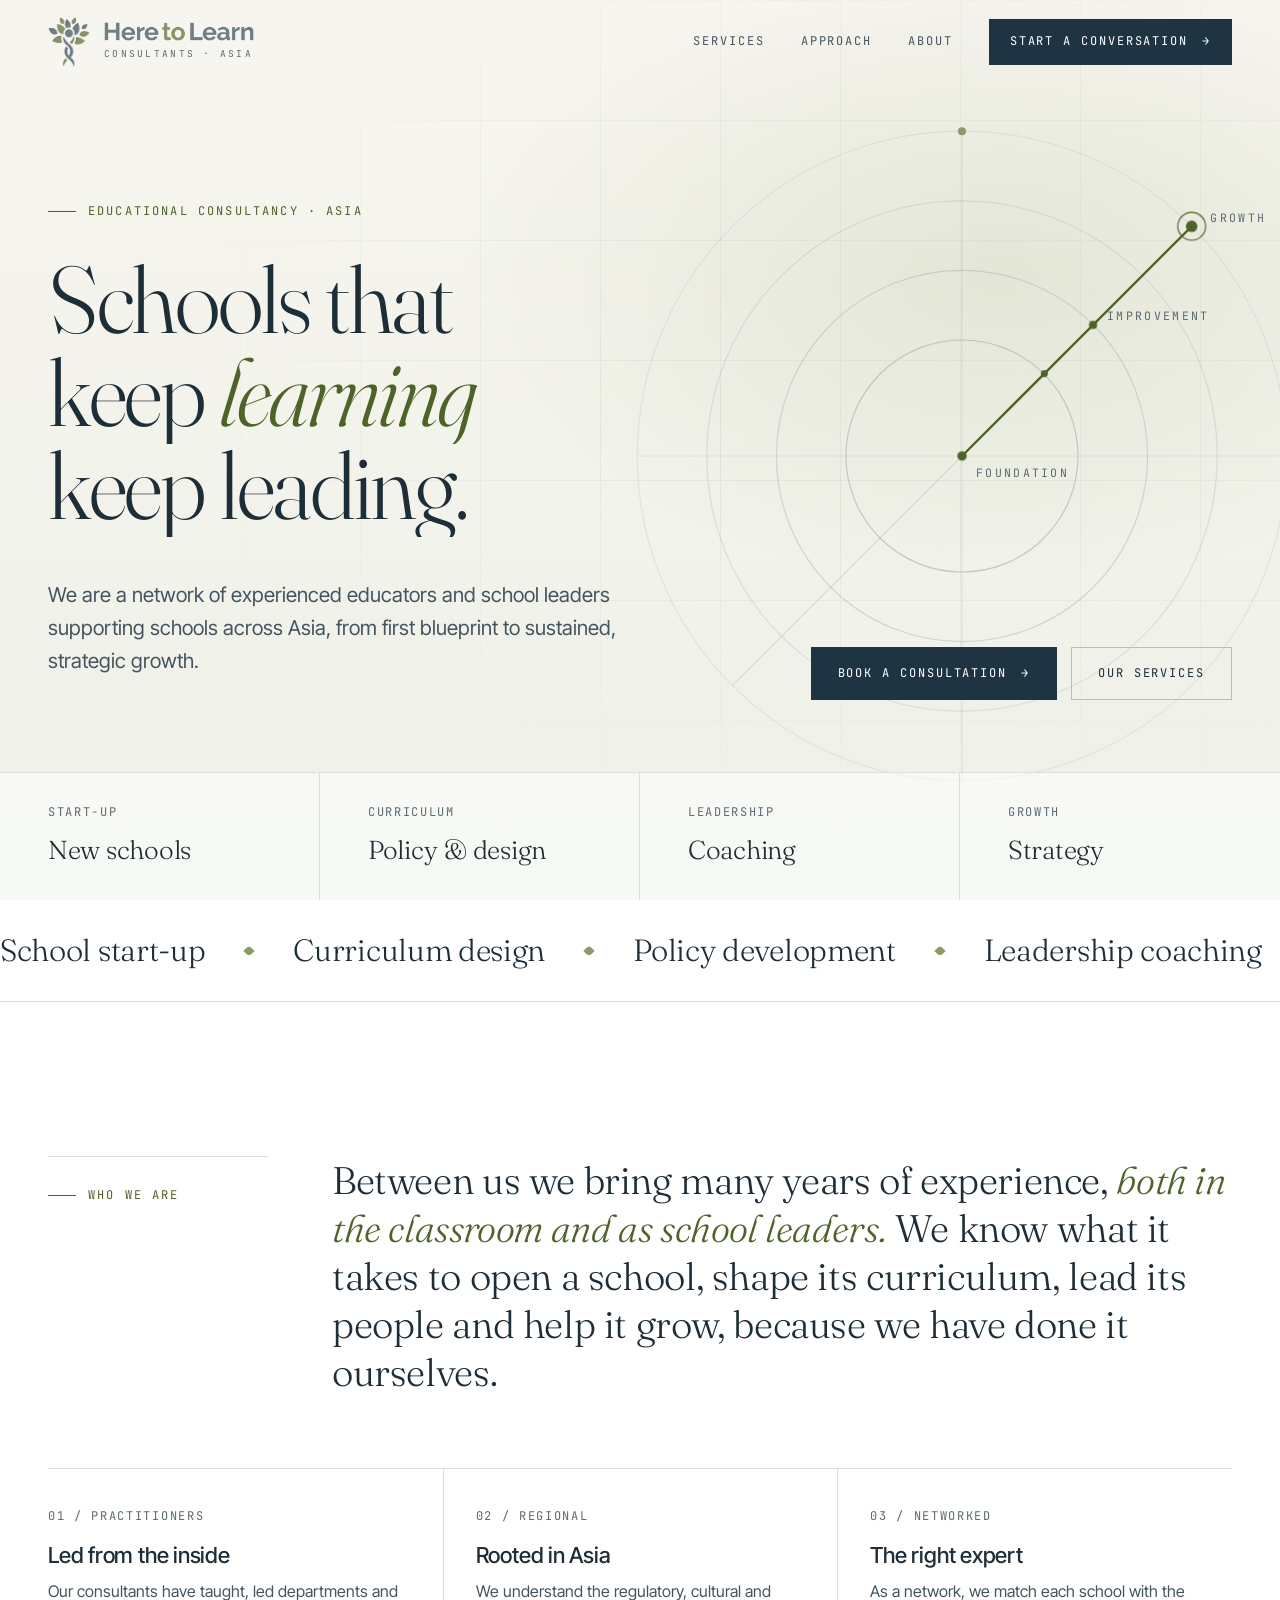
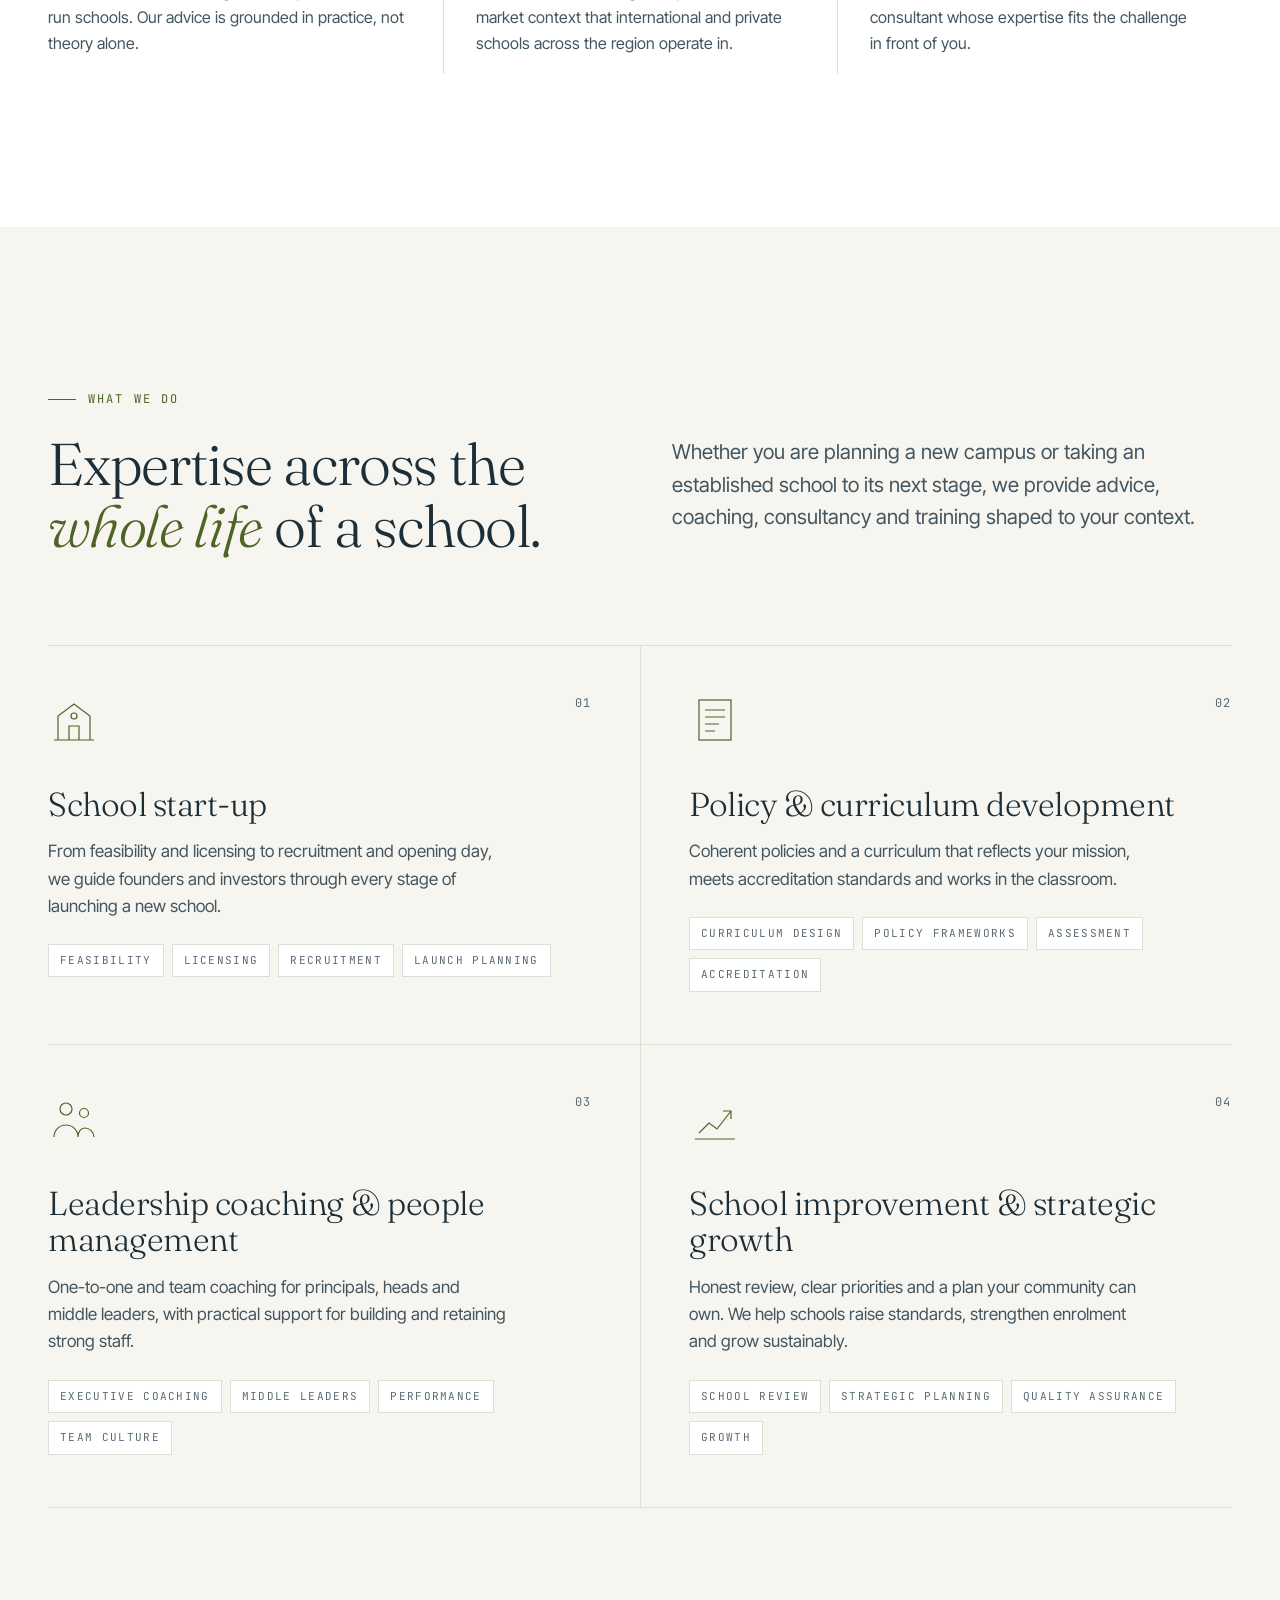
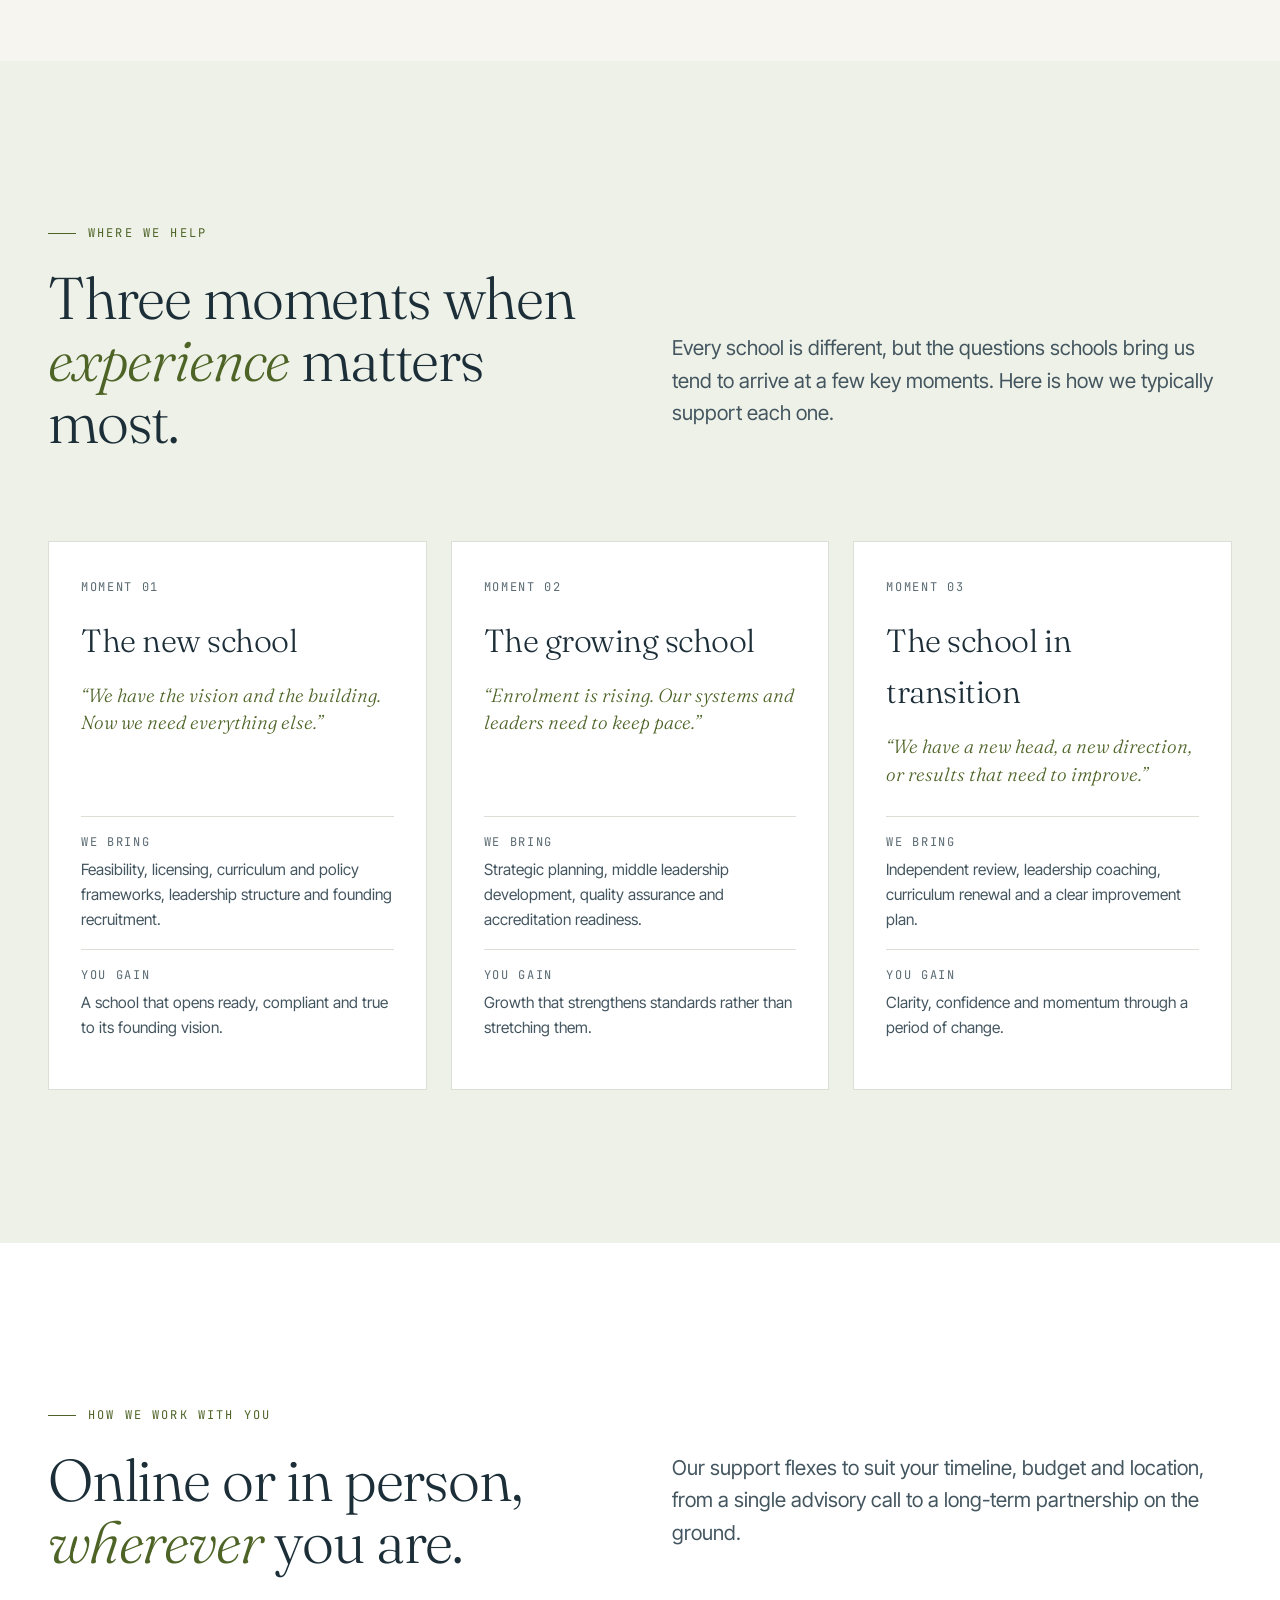
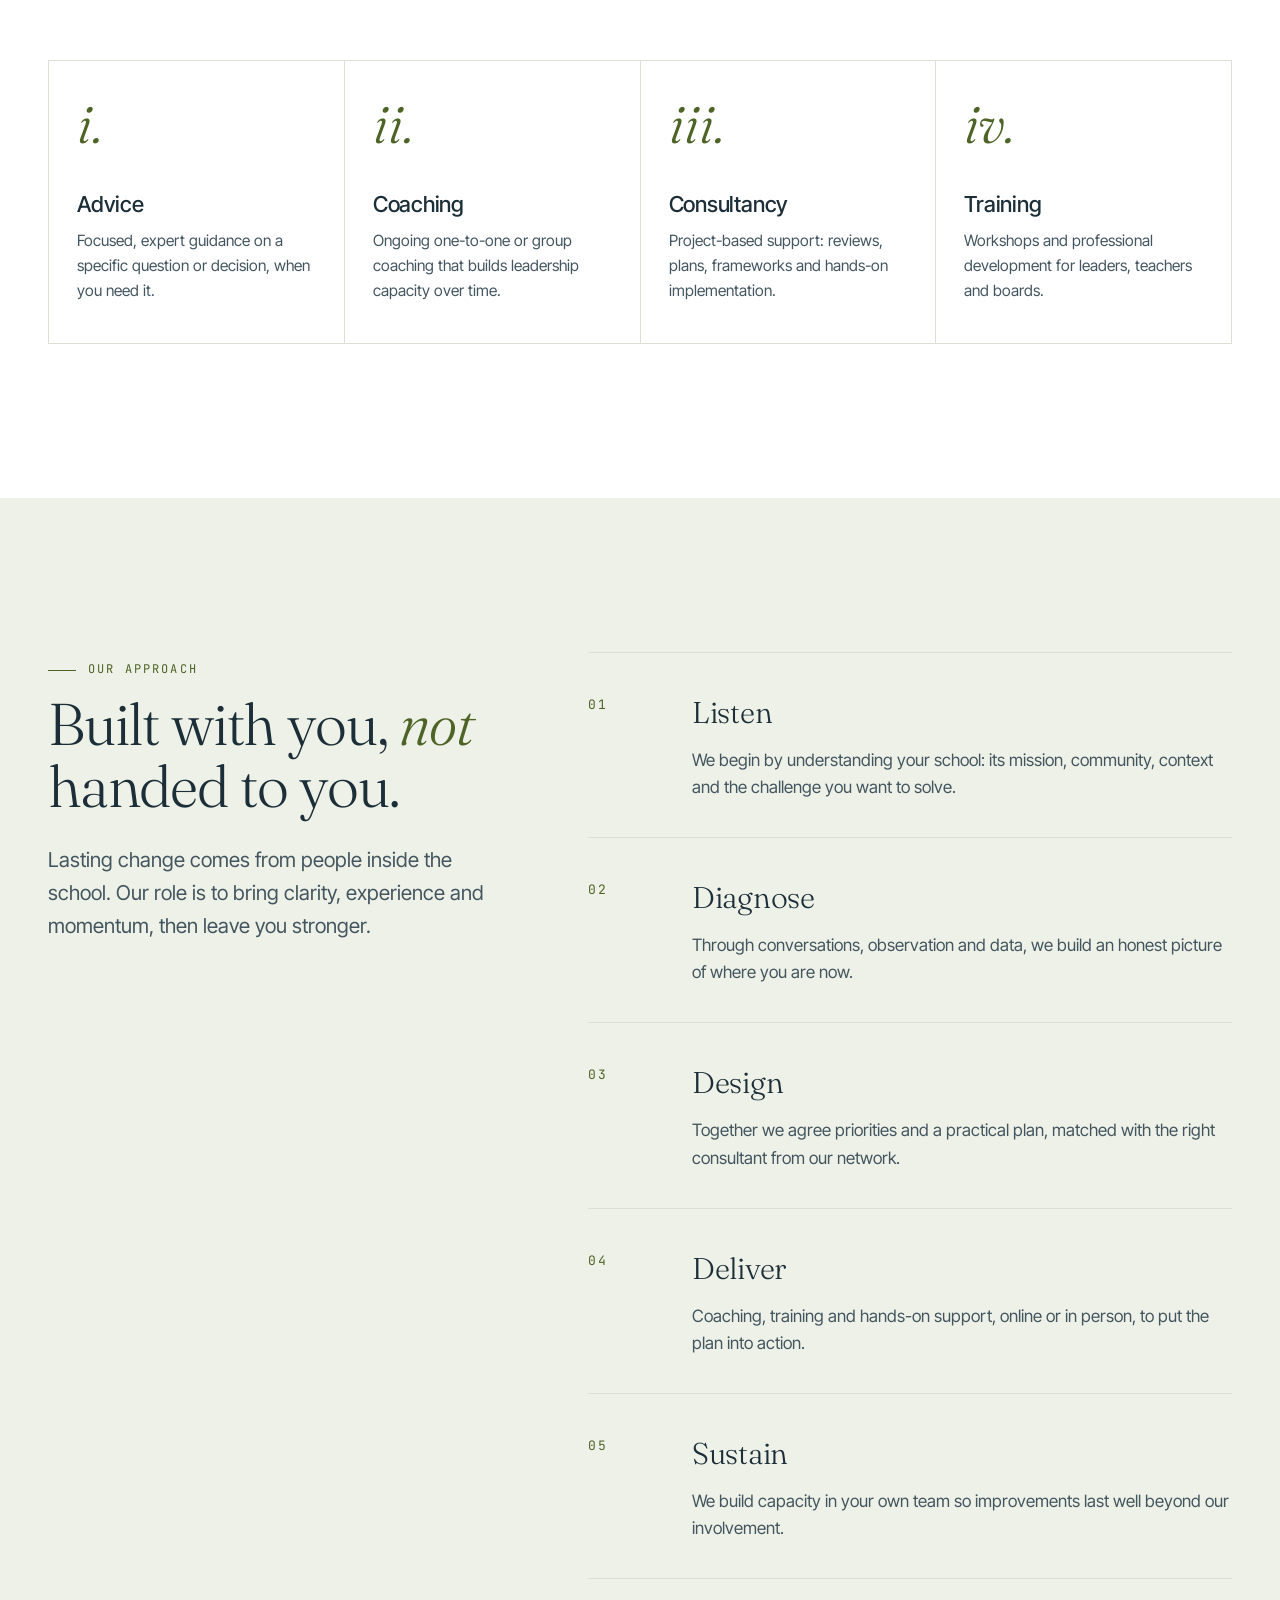
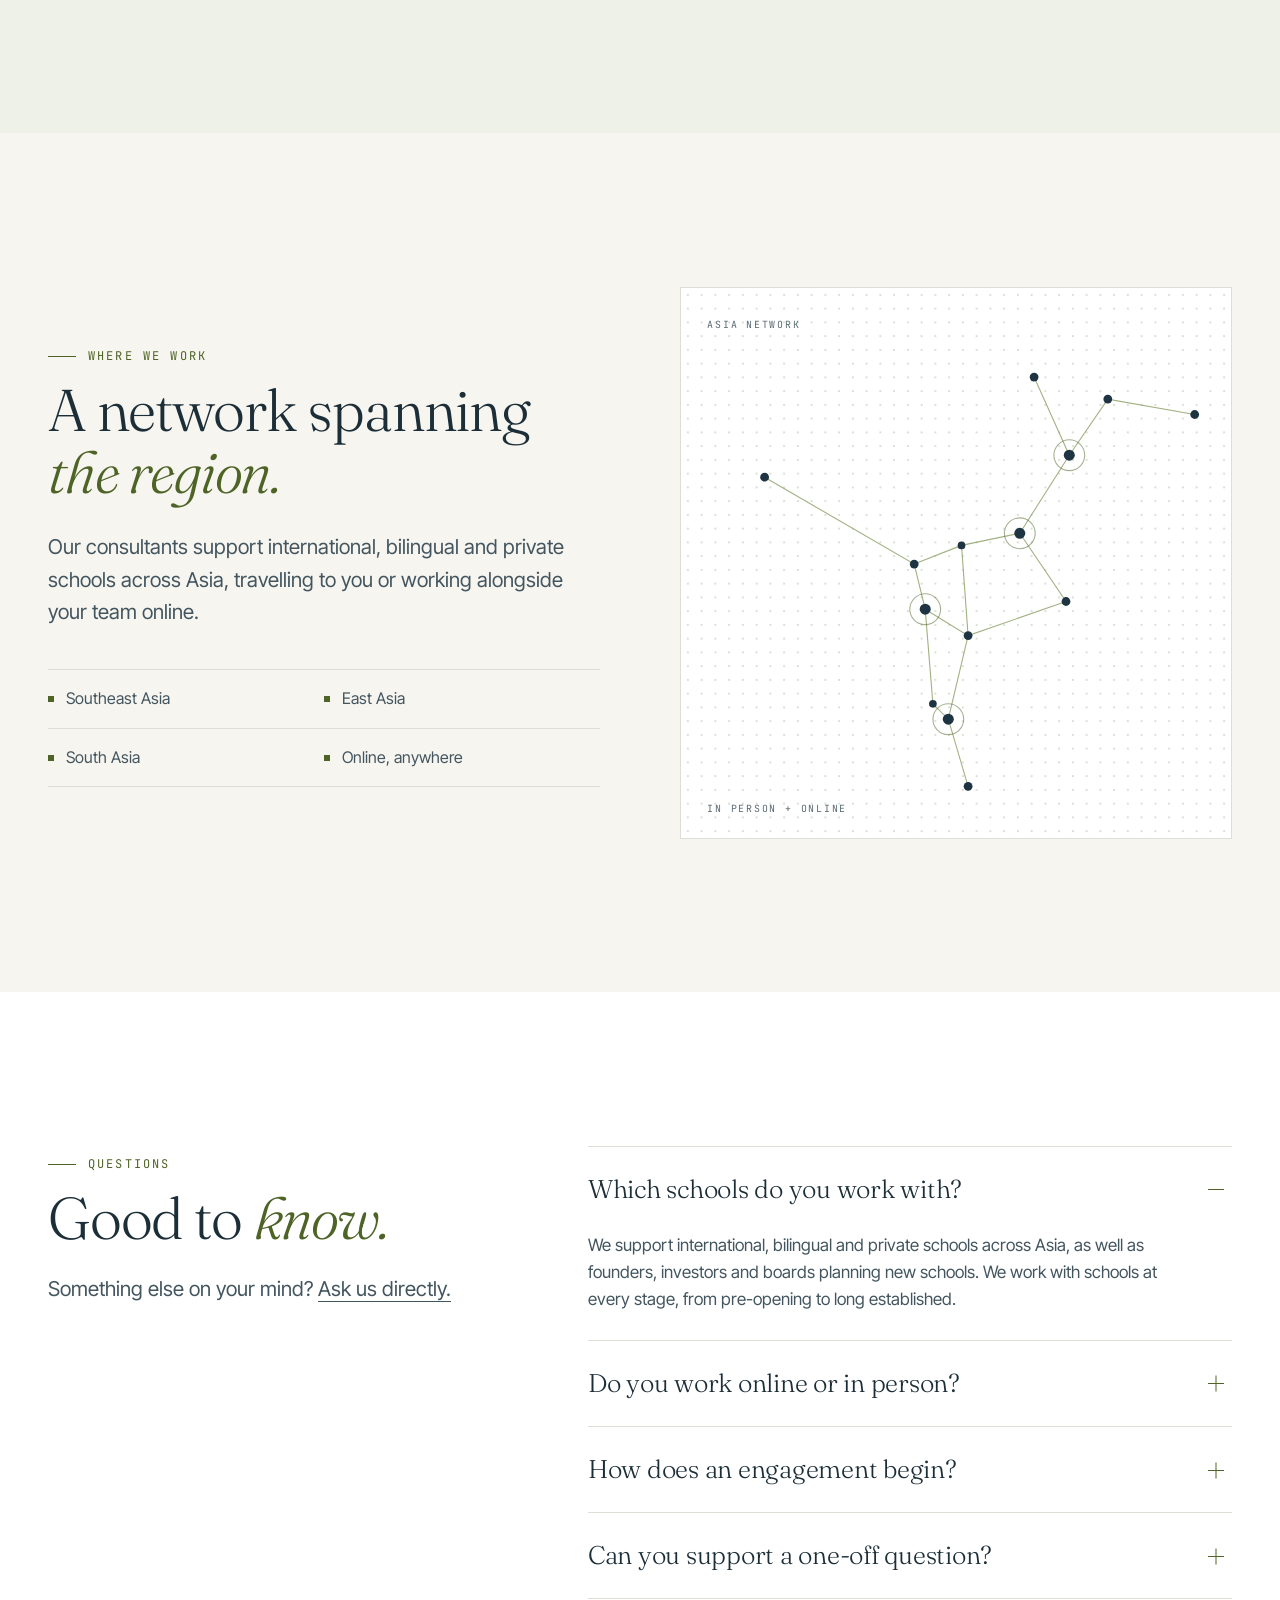
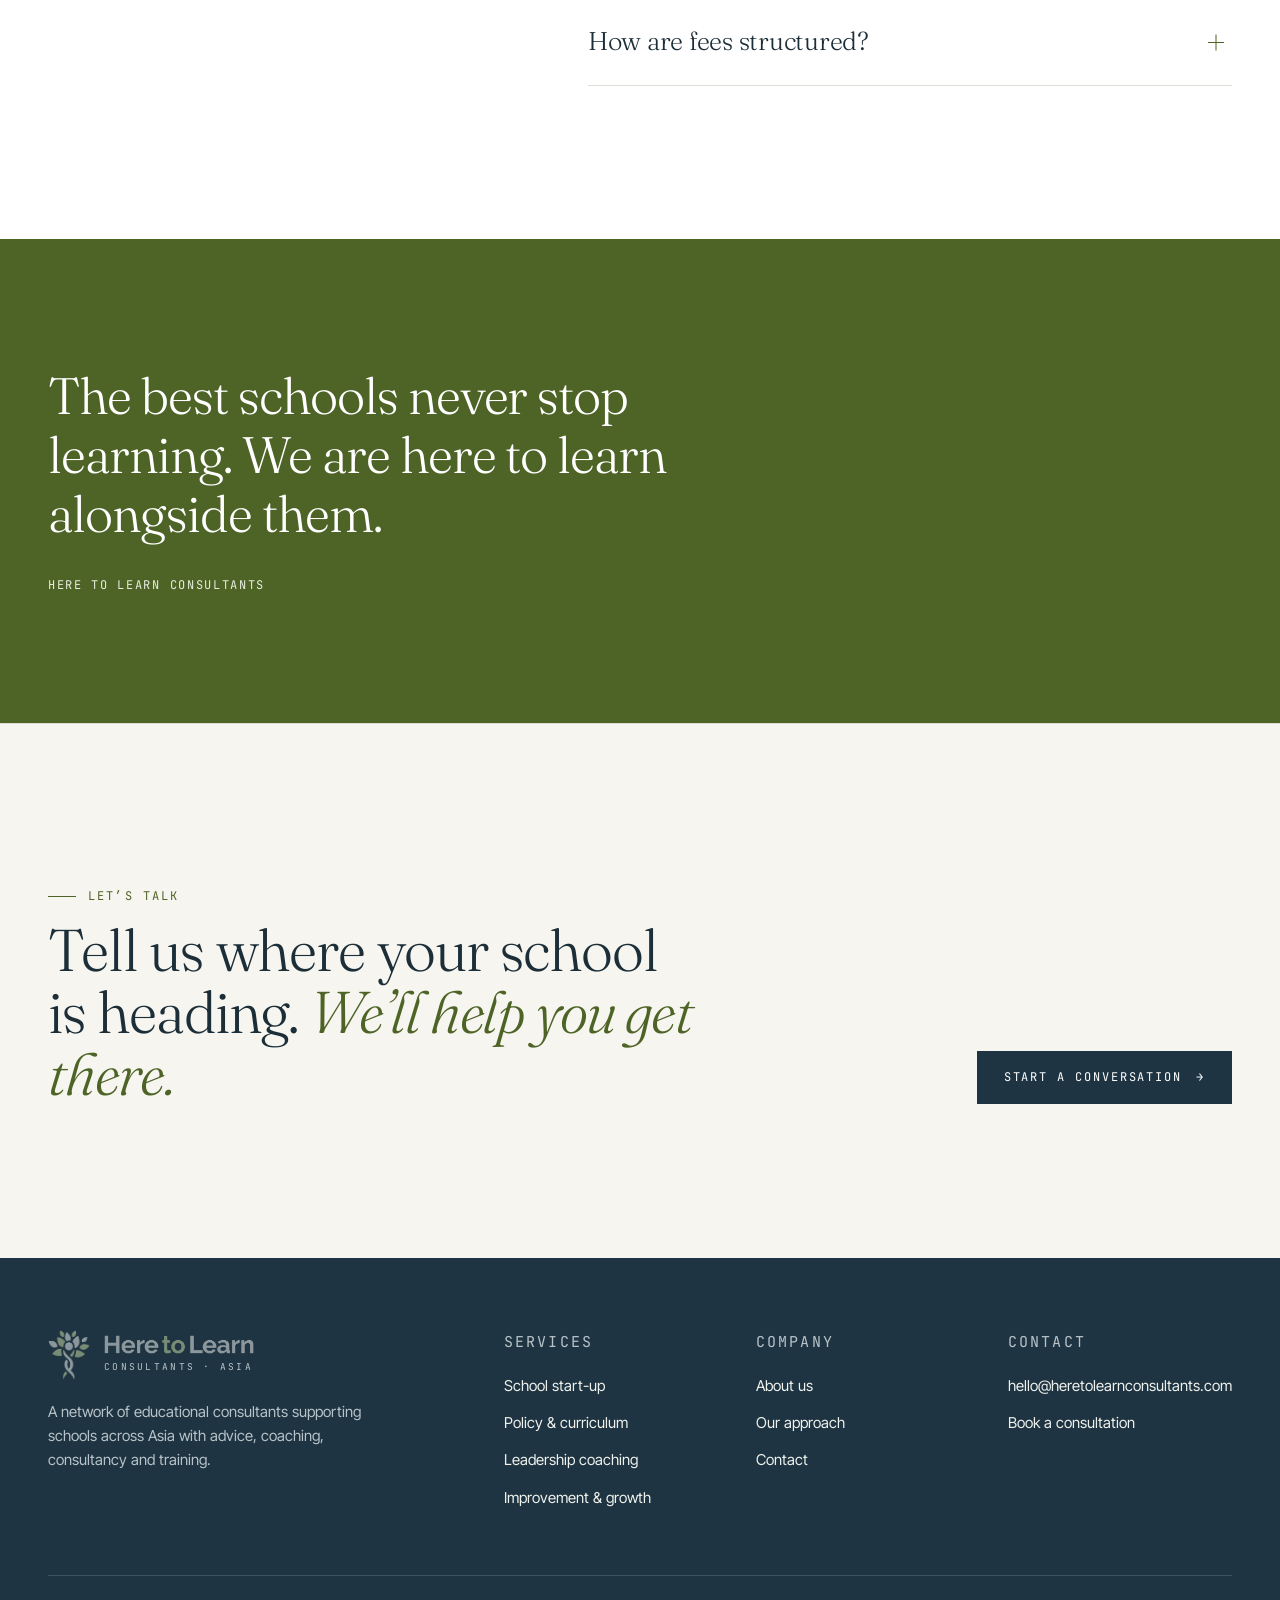
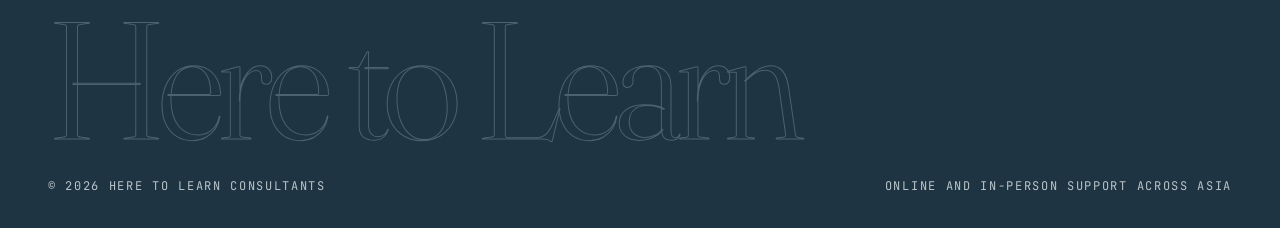
==== commit f88f22d0: "Switch to light theme based on the logo palette - Warm paper, white and sage backgrounds with deep s" ====
--- a/index.html
+++ b/index.html
@@ -8,21 +8,21 @@
   <meta property="og:title" content="Here to Learn Consultants">
   <meta property="og:description" content="Educational consultancy, coaching and training for schools across Asia. Online and in person.">
   <meta property="og:type" content="website">
-  <meta name="theme-color" content="#0f1012">
+  <meta name="theme-color" content="#f7f5ef">
   <link rel="canonical" href="https://heretolearnconsultants2.pages.dev/">
   <meta property="og:url" content="https://heretolearnconsultants2.pages.dev/">
-  <meta property="og:image" content="https://heretolearnconsultants2.pages.dev/assets/img/og-image.png">
+  <meta property="og:image" content="https://heretolearnconsultants2.pages.dev/images/heretolearnconsultants-here-to-learn-og-share.jpg">
   <meta property="og:image:width" content="1200">
   <meta property="og:image:height" content="630">
   <meta property="og:site_name" content="Here to Learn Consultants">
   <meta name="twitter:card" content="summary_large_image">
   <link rel="apple-touch-icon" href="assets/img/apple-touch-icon.png">
-  <link rel="icon" href="assets/img/favicon.svg" type="image/svg+xml">
+  <link rel="icon" href="assets/img/favicon.png" type="image/png">
   <link rel="preconnect" href="https://fonts.googleapis.com">
   <link rel="preconnect" href="https://fonts.gstatic.com" crossorigin>
   <link href="https://fonts.googleapis.com/css2?family=Fraunces:ital,opsz,wght@0,9..144,300;0,9..144,400;1,9..144,300;1,9..144,400&family=Inter+Tight:wght@400;500;600&family=JetBrains+Mono:wght@400&display=swap" rel="stylesheet">
   <link rel="stylesheet" href="assets/css/styles.css">
-  <script type="application/ld+json">{"@context": "https://schema.org", "@type": "ProfessionalService", "name": "Here to Learn Consultants", "url": "https://heretolearnconsultants2.pages.dev/", "logo": "https://heretolearnconsultants2.pages.dev/assets/img/apple-touch-icon.png", "image": "https://heretolearnconsultants2.pages.dev/assets/img/og-image.png", "description": "A network of educational consultants supporting schools across Asia with school start-up, policy and curriculum development, leadership coaching, school improvement and strategic growth.", "email": "hello@heretolearnconsultants.com", "areaServed": {"@type": "Place", "name": "Asia"}, "knowsAbout": ["School start-up", "Curriculum development", "Education policy", "Leadership coaching", "People management", "School improvement", "Strategic planning", "Accreditation"], "hasOfferCatalog": {"@type": "OfferCatalog", "name": "Educational consultancy services", "itemListElement": [{"@type": "Offer", "itemOffered": {"@type": "Service", "name": "School start-up"}}, {"@type": "Offer", "itemOffered": {"@type": "Service", "name": "Policy and curriculum development"}}, {"@type": "Offer", "itemOffered": {"@type": "Service", "name": "Leadership coaching and people management"}}, {"@type": "Offer", "itemOffered": {"@type": "Service", "name": "School improvement and strategic growth"}}]}}</script>
+  <script type="application/ld+json">{"@context": "https://schema.org", "@type": "ProfessionalService", "name": "Here to Learn Consultants", "url": "https://heretolearnconsultants2.pages.dev/", "logo": "https://heretolearnconsultants2.pages.dev/assets/img/apple-touch-icon.png", "image": "https://heretolearnconsultants2.pages.dev/images/heretolearnconsultants-here-to-learn-og-share.jpg", "description": "A network of educational consultants supporting schools across Asia with school start-up, policy and curriculum development, leadership coaching, school improvement and strategic growth.", "email": "hello@heretolearnconsultants.com", "areaServed": {"@type": "Place", "name": "Asia"}, "knowsAbout": ["School start-up", "Curriculum development", "Education policy", "Leadership coaching", "People management", "School improvement", "Strategic planning", "Accreditation"], "hasOfferCatalog": {"@type": "OfferCatalog", "name": "Educational consultancy services", "itemListElement": [{"@type": "Offer", "itemOffered": {"@type": "Service", "name": "School start-up"}}, {"@type": "Offer", "itemOffered": {"@type": "Service", "name": "Policy and curriculum development"}}, {"@type": "Offer", "itemOffered": {"@type": "Service", "name": "Leadership coaching and people management"}}, {"@type": "Offer", "itemOffered": {"@type": "Service", "name": "School improvement and strategic growth"}}]}}</script>
   <script type="application/ld+json">{"@context": "https://schema.org", "@type": "FAQPage", "mainEntity": [{"@type": "Question", "name": "Which schools do you work with?", "acceptedAnswer": {"@type": "Answer", "text": "We support international, bilingual and private schools across Asia, as well as founders, investors and boards planning new schools. We work with schools at every stage, from pre-opening to long established."}}, {"@type": "Question", "name": "Do you work online or in person?", "acceptedAnswer": {"@type": "Answer", "text": "Both. Many engagements combine the two: an on-site visit for review or training, followed by online coaching and advice. We will recommend the mix that suits your goals and budget."}}, {"@type": "Question", "name": "How does an engagement begin?", "acceptedAnswer": {"@type": "Answer", "text": "With a conversation. We listen to what you are working on, then match you with the right consultant from our network and send a clear proposal outlining scope, timeline and fees."}}, {"@type": "Question", "name": "Can you support a one-off question?", "acceptedAnswer": {"@type": "Answer", "text": "Yes. Alongside longer projects, we offer focused advisory sessions for a single decision, document or challenge."}}, {"@type": "Question", "name": "How are fees structured?", "acceptedAnswer": {"@type": "Answer", "text": "Every engagement is scoped individually. After an initial conversation we send a clear proposal with fees agreed before any work begins."}}]}</script>
 </head>
 <body>
@@ -31,8 +31,7 @@
 <header class="site-header">
   <div class="wrap nav">
     <a href="index.html" class="brand" aria-label="Here to Learn Consultants, home">
-      <span class="brand-mark">H</span>
-      <span class="brand-name">Here to Learn<small>Consultants &middot; Asia</small></span>
+      <img class="brand-mark" src="images/heretolearnconsultants-here-to-learn-logo-mark-192w.webp" alt="" width="42" height="50"><span class="brand-word"><img src="images/heretolearnconsultants-here-to-learn-wordmark-512w.webp" alt="Here to Learn" width="150" height="19"><small>Consultants &middot; Asia</small></span>
     </a>
     <button class="nav-toggle" aria-label="Menu" aria-expanded="false" aria-controls="nav-links"><span></span><span></span><span></span></button>
     <nav class="nav-links" id="nav-links">
@@ -49,24 +48,24 @@
   <section class="hero">
     <div class="hero-grid" aria-hidden="true"></div>
     <svg class="hero-art" viewBox="0 0 640 600" fill="none" aria-hidden="true">
-      <g stroke="#b8925a" stroke-width="1" class="draw">
+      <g stroke="#8fa2ab" stroke-width="1" class="draw">
         <circle cx="300" cy="300" r="280" opacity=".18" pathLength="1"/>
         <circle cx="300" cy="300" r="220" opacity=".26" pathLength="1"/>
         <circle cx="300" cy="300" r="160" opacity=".36" pathLength="1"/>
         <circle cx="300" cy="300" r="100" opacity=".5" pathLength="1"/>
         <path d="M20 300h560M300 20v560" opacity=".2" pathLength="1"/>
         <path d="M102 498 498 102" opacity=".3" pathLength="1"/>
-        <path d="M300 300 498 102" stroke-width="2" opacity=".9" pathLength="1"/>
+        <path d="M300 300 498 102" stroke="#4e6427" stroke-width="2" pathLength="1"/>
       </g>
-      <g class="orbit"><circle cx="300" cy="20" r="3" fill="#d4ae74"/></g>
-      <g fill="#d4ae74" class="nodes">
+      <g class="orbit"><circle cx="300" cy="20" r="3.5" fill="#8a9d62"/></g>
+      <g fill="#4e6427" class="nodes">
         <circle cx="300" cy="300" r="4"/>
         <circle cx="371" cy="229" r="3" opacity=".6"/>
         <circle cx="413" cy="187" r="3.5" opacity=".8"/>
         <circle cx="498" cy="102" r="5"/>
-        <circle cx="498" cy="102" r="12" fill="none" stroke="#d4ae74" class="pulse"/>
+        <circle cx="498" cy="102" r="12" fill="none" stroke="#4e6427" class="pulse"/>
       </g>
-      <g font-family="JetBrains Mono, monospace" font-size="10" letter-spacing="2" fill="#8c8f94" class="labels">
+      <g font-family="JetBrains Mono, monospace" font-size="10" letter-spacing="2" fill="#5b6b73" class="labels">
         <text x="312" y="318">FOUNDATION</text>
         <text x="425" y="183">IMPROVEMENT</text>
         <text x="514" y="98">GROWTH</text>
@@ -282,28 +281,28 @@
         <svg viewBox="0 0 500 500">
           <defs>
             <pattern id="dots" width="12.5" height="12.5" patternUnits="userSpaceOnUse">
-              <circle cx="6.25" cy="6.25" r="1" fill="#2e3238"/>
+              <circle cx="6.25" cy="6.25" r="1" fill="#d3d8cc"/>
             </pattern>
           </defs>
           <rect width="500" height="500" fill="url(#dots)"/>
-          <g stroke="#b8925a" stroke-width=".8" opacity=".55">
+          <g fill="none" stroke="#8a9d62" stroke-width="1" opacity=".8">
             <path d="M76 172 212 251 222 292 229 378 243 392 261 453"/>
             <path d="M212 251 255 234 308 223 353 152 321 81"/>
             <path d="M353 152 388 101 467 115"/>
             <path d="M222 292 261 316 350 285 308 223"/>
             <path d="M255 234 261 316 243 392"/>
           </g>
-          <g fill="#d4ae74">
+          <g fill="#1f3442">
             <circle cx="76" cy="172" r="4"/><circle cx="212" cy="251" r="4"/><circle cx="222" cy="292" r="5"/>
             <circle cx="229" cy="378" r="3.5"/><circle cx="243" cy="392" r="5"/><circle cx="261" cy="453" r="4"/>
             <circle cx="261" cy="316" r="4"/><circle cx="255" cy="234" r="3.5"/><circle cx="308" cy="223" r="5"/>
             <circle cx="353" cy="152" r="5"/><circle cx="321" cy="81" r="4"/><circle cx="388" cy="101" r="4"/>
             <circle cx="467" cy="115" r="4"/><circle cx="350" cy="285" r="4"/>
           </g>
-          <g fill="none" stroke="#d4ae74" opacity=".35">
+          <g fill="none" stroke="#4e6427" opacity=".5">
             <circle cx="222" cy="292" r="14"/><circle cx="243" cy="392" r="14"/><circle cx="308" cy="223" r="14"/><circle cx="353" cy="152" r="14"/>
           </g>
-          <g font-family="JetBrains Mono, monospace" font-size="9" letter-spacing="1.6" fill="#8c8f94">
+          <g font-family="JetBrains Mono, monospace" font-size="9" letter-spacing="1.6" fill="#5b6b73">
             <text x="24" y="36">ASIA NETWORK</text>
             <text x="24" y="476">IN PERSON + ONLINE</text>
           </g>
@@ -371,7 +370,7 @@
   <div class="wrap">
     <div class="footer-top">
       <div>
-        <a href="index.html" class="brand"><span class="brand-mark">H</span><span class="brand-name">Here to Learn<small>Consultants &middot; Asia</small></span></a>
+        <a href="index.html" class="brand"><img class="brand-mark" src="images/heretolearnconsultants-here-to-learn-logo-mark-light-192w.webp" alt="" width="42" height="50"><span class="brand-word"><img src="images/heretolearnconsultants-here-to-learn-wordmark-light-512w.webp" alt="Here to Learn" width="150" height="19"><small>Consultants &middot; Asia</small></span></a>
         <p>A network of educational consultants supporting schools across Asia with advice, coaching, consultancy and training.</p>
       </div>
       <div>
--- a/assets/css/styles.css
+++ b/assets/css/styles.css
@@ -1,18 +1,20 @@
 /* Here to Learn Consultants
-   Industrial high-end theme: graphite, bone, brushed brass. */
+   Light theme drawn from the logo: deep slate, olive leaf, warm paper. */
 
 :root {
-  --ink: #0f1012;
-  --graphite: #17191c;
-  --steel: #22252a;
-  --rule: #2e3238;
-  --rule-light: #d9d4c9;
-  --bone: #f2efe8;
-  --paper: #faf8f3;
-  --mute: #8c8f94;
-  --mute-dark: #5d6066;
-  --brass: #b8925a;
-  --brass-bright: #d4ae74;
+  --bg: #f7f5ef;
+  --surface: #ffffff;
+  --tint: #eef1e7;
+  --text: #1c2e38;
+  --text-2: #43555f;
+  --text-3: #5b6b73;
+  --line: #dcdfd5;
+  --accent: #4e6427;
+  --accent-soft: #8a9d62;
+  --slate: #1f3442;
+  --slate-2: #2b4453;
+  --on-dark: #eef1ec;
+  --on-dark-2: #b7c3c8;
 
   --serif: "Fraunces", "Times New Roman", serif;
   --sans: "Inter Tight", "Helvetica Neue", Arial, sans-serif;
@@ -27,8 +29,8 @@
 html { scroll-behavior: smooth; -webkit-text-size-adjust: 100%; }
 body {
   margin: 0;
-  background: var(--ink);
-  color: var(--bone);
+  background: var(--bg);
+  color: var(--text);
   font-family: var(--sans);
   font-size: 17px;
   line-height: 1.6;
@@ -48,7 +50,7 @@
   font-size: 12px;
   letter-spacing: .18em;
   text-transform: uppercase;
-  color: var(--brass);
+  color: var(--accent);
   display: inline-flex;
   align-items: center;
   gap: 12px;
@@ -61,7 +63,7 @@
   line-height: .98;
   letter-spacing: -.025em;
 }
-.display em, .h2 em { font-style: italic; color: var(--brass-bright); }
+.display em, .h2 em { font-style: italic; color: var(--accent); }
 .h2 {
   font-family: var(--serif);
   font-weight: 300;
@@ -70,24 +72,24 @@
   letter-spacing: -.02em;
 }
 .h3 { font-family: var(--sans); font-weight: 500; font-size: 22px; letter-spacing: -.01em; line-height: 1.25; }
-.lede { font-size: clamp(18px, 1.6vw, 21px); color: #c9c6bf; max-width: 60ch; }
-.mono { font-family: var(--mono); font-size: 12px; letter-spacing: .14em; text-transform: uppercase; color: var(--mute); }
+.lede { font-size: clamp(18px, 1.6vw, 21px); color: var(--text-2); max-width: 60ch; }
+.mono { font-family: var(--mono); font-size: 12px; letter-spacing: .14em; text-transform: uppercase; color: var(--text-3); }
 
 /* ---------- Buttons ---------- */
 .btn {
   display: inline-flex; align-items: center; gap: 14px;
   padding: 16px 26px;
   font-family: var(--mono); font-size: 12px; letter-spacing: .16em; text-transform: uppercase;
-  border: 1px solid var(--brass);
-  color: var(--ink); background: var(--brass);
+  border: 1px solid var(--slate);
+  color: #fff; background: var(--slate);
   transition: background .3s var(--ease), color .3s var(--ease), border-color .3s var(--ease);
   cursor: pointer;
 }
-.btn:hover { background: var(--brass-bright); border-color: var(--brass-bright); }
+.btn:hover { background: var(--accent); border-color: var(--accent); }
 .btn .arrow { transition: transform .3s var(--ease); }
 .btn:hover .arrow { transform: translateX(4px); }
-.btn--ghost { background: transparent; color: var(--bone); border-color: var(--rule); }
-.btn--ghost:hover { background: transparent; border-color: var(--brass); color: var(--brass-bright); }
+.btn--ghost { background: transparent; color: var(--text); border-color: #b9c0b3; }
+.btn--ghost:hover { background: transparent; border-color: var(--accent); color: var(--accent); }
 
 /* ---------- Header ---------- */
 .site-header {
@@ -95,30 +97,27 @@
   border-bottom: 1px solid transparent;
   transition: background .4s var(--ease), border-color .4s var(--ease);
 }
-.site-header.is-solid { background: rgba(15, 16, 18, .92); backdrop-filter: blur(10px); border-color: var(--rule); }
+.site-header.is-solid { background: rgba(247, 245, 239, .94); backdrop-filter: blur(10px); border-color: var(--line); }
 .nav { display: flex; align-items: center; justify-content: space-between; height: 84px; }
 .brand { display: flex; align-items: center; gap: 14px; }
-.brand-mark {
-  width: 40px; height: 40px; border: 1px solid var(--brass);
-  display: grid; place-items: center;
-  font-family: var(--serif); font-style: italic; font-size: 19px; color: var(--brass-bright);
-}
-.brand-name { font-family: var(--sans); font-weight: 500; font-size: 15px; letter-spacing: .02em; line-height: 1.15; }
-.brand-name small { display: block; font-family: var(--mono); font-size: 10px; letter-spacing: .2em; color: var(--mute); text-transform: uppercase; font-weight: 400; }
+.brand-mark { width: 42px; height: 50px; flex: none; }
+.brand-word { display: flex; flex-direction: column; gap: 5px; }
+.brand-word img { width: 150px; height: auto; }
+.brand-word small { font-family: var(--mono); font-size: 9.5px; letter-spacing: .24em; color: var(--text-3); text-transform: uppercase; }
 .nav-links { display: flex; gap: 36px; align-items: center; }
 .nav-links a:not(.btn) {
-  font-family: var(--mono); font-size: 12px; letter-spacing: .16em; text-transform: uppercase; color: #bdbab3;
+  font-family: var(--mono); font-size: 12px; letter-spacing: .16em; text-transform: uppercase; color: var(--text-2);
   position: relative; padding: 6px 0;
 }
 .nav-links a:not(.btn)::after {
-  content: ""; position: absolute; left: 0; bottom: 0; height: 1px; width: 0; background: var(--brass);
+  content: ""; position: absolute; left: 0; bottom: 0; height: 1px; width: 0; background: var(--accent);
   transition: width .3s var(--ease);
 }
-.nav-links a:not(.btn):hover, .nav-links a[aria-current="page"] { color: var(--bone); }
+.nav-links a:not(.btn):hover, .nav-links a[aria-current="page"] { color: var(--text); }
 .nav-links a:not(.btn):hover::after, .nav-links a[aria-current="page"]::after { width: 100%; }
 .nav-links .btn { padding: 12px 20px; }
 .nav-toggle {
-  display: none; background: none; border: 1px solid var(--rule); width: 46px; height: 46px; cursor: pointer; color: var(--bone);
+  display: none; background: none; border: 1px solid var(--line); width: 46px; height: 46px; cursor: pointer; color: var(--text);
 }
 .nav-toggle span { display: block; width: 18px; height: 1px; background: currentColor; margin: 5px auto; transition: transform .3s var(--ease), opacity .3s; }
 .nav-open .nav-toggle span:nth-child(1) { transform: translateY(6px) rotate(45deg); }
@@ -131,22 +130,22 @@
   display: flex; flex-direction: column; justify-content: flex-end;
   padding: 140px 0 0;
   background:
-    radial-gradient(ellipse 60% 50% at 78% 30%, rgba(184, 146, 90, .14), transparent 70%),
-    linear-gradient(180deg, var(--ink), var(--graphite));
+    radial-gradient(ellipse 60% 50% at 78% 30%, rgba(138, 157, 98, .16), transparent 70%),
+    linear-gradient(180deg, var(--bg), var(--tint));
   overflow: hidden;
 }
 .hero-grid {
   position: absolute; inset: 0; pointer-events: none;
   background-image:
-    linear-gradient(var(--rule) 1px, transparent 1px),
-    linear-gradient(90deg, var(--rule) 1px, transparent 1px);
+    linear-gradient(var(--line) 1px, transparent 1px),
+    linear-gradient(90deg, var(--line) 1px, transparent 1px);
   background-size: 120px 120px;
-  opacity: .28;
+  opacity: .7;
   mask-image: radial-gradient(ellipse 80% 70% at 70% 40%, #000 20%, transparent 75%);
   -webkit-mask-image: radial-gradient(ellipse 80% 70% at 70% 40%, #000 20%, transparent 75%);
 }
 .hero-art {
-  position: absolute; right: -6vw; top: 12vh; width: min(58vw, 760px); opacity: .9; pointer-events: none;
+  position: absolute; right: -6vw; top: 12vh; width: min(58vw, 760px); opacity: 1; pointer-events: none;
 }
 .hero-inner { position: relative; z-index: 2; padding-bottom: 72px; }
 .hero .eyebrow { margin-bottom: 32px; }
@@ -157,22 +156,18 @@
 .hero-actions { display: flex; flex-wrap: wrap; gap: 14px; justify-content: flex-end; }
 .hero-strip {
   position: relative; z-index: 2;
-  border-top: 1px solid var(--rule);
+  border-top: 1px solid var(--line); background: rgba(255,255,255,.55);
   display: grid; grid-template-columns: repeat(4, 1fr);
 }
-.hero-strip div { padding: 24px var(--gutter) 28px; border-right: 1px solid var(--rule); }
+.hero-strip div { padding: 24px var(--gutter) 28px; border-right: 1px solid var(--line); }
 .hero-strip div:last-child { border-right: 0; }
-.hero-strip b { display: block; font-family: var(--serif); font-weight: 300; font-size: 26px; color: var(--bone); margin-top: 6px; letter-spacing: -.01em; }
+.hero-strip b { display: block; font-family: var(--serif); font-weight: 300; font-size: 26px; color: var(--text); margin-top: 6px; letter-spacing: -.01em; }
 
 /* ---------- Sections ---------- */
 section { position: relative; }
 .section { padding: clamp(88px, 12vw, 160px) 0; }
-.section--paper { background: var(--paper); color: var(--ink); }
-.section--paper .lede { color: #4a4c50; }
-.section--paper .mono { color: var(--mute-dark); }
-.section--paper .eyebrow { color: #8a6a3a; }
-.section--paper .h2 em { color: #8a6a3a; }
-.section--steel { background: var(--graphite); }
+.section--paper { background: var(--surface); }
+.section--steel { background: var(--tint); }
 .section-head { display: grid; grid-template-columns: 1fr 1fr; gap: 64px; align-items: end; margin-bottom: clamp(48px, 7vw, 88px); }
 .section-head .eyebrow { margin-bottom: 24px; }
 
@@ -181,93 +176,93 @@
 .statement .big {
   font-family: var(--serif); font-weight: 300; font-size: clamp(26px, 3vw, 40px); line-height: 1.25; letter-spacing: -.01em; margin: 0;
 }
-.statement .big span { color: #8a6a3a; font-style: italic; }
-.statement-meta { border-top: 1px solid var(--rule-light); padding-top: 20px; }
-.statement-cols { display: grid; grid-template-columns: repeat(3, 1fr); gap: 0; margin-top: 72px; border-top: 1px solid var(--rule-light); }
+.statement .big span { color: var(--accent); font-style: italic; }
+.statement-meta { border-top: 1px solid var(--line); padding-top: 20px; }
+.statement-cols { display: grid; grid-template-columns: repeat(3, 1fr); gap: 0; margin-top: 72px; border-top: 1px solid var(--line); }
 .statement-cols > div { padding: 32px 32px 0 0; }
-.statement-cols > div + div { padding-left: 32px; border-left: 1px solid var(--rule-light); }
+.statement-cols > div + div { padding-left: 32px; border-left: 1px solid var(--line); }
 .statement-cols .h3 { margin: 14px 0 10px; }
-.statement-cols p { color: #4a4c50; font-size: 16px; }
+.statement-cols p { color: var(--text-2); font-size: 16px; }
 
 /* Services */
-.services { display: grid; grid-template-columns: repeat(2, 1fr); border-top: 1px solid var(--rule); }
+.services { display: grid; grid-template-columns: repeat(2, 1fr); border-top: 1px solid var(--line); }
 .service {
-  position: relative; padding: 48px 48px 52px 0; border-bottom: 1px solid var(--rule);
+  position: relative; padding: 48px 48px 52px 0; border-bottom: 1px solid var(--line);
   transition: background .4s var(--ease);
 }
-.service:nth-child(even) { padding-left: 48px; padding-right: 0; border-left: 1px solid var(--rule); }
+.service:nth-child(even) { padding-left: 48px; padding-right: 0; border-left: 1px solid var(--line); }
 .service-top { display: flex; justify-content: space-between; align-items: flex-start; margin-bottom: 40px; }
-.service-icon { width: 52px; height: 52px; color: var(--brass); }
+.service-icon { width: 52px; height: 52px; color: var(--accent); }
 .service h3 { font-family: var(--serif); font-weight: 300; font-size: clamp(28px, 2.6vw, 36px); letter-spacing: -.015em; line-height: 1.1; margin-bottom: 16px; }
-.service p { color: #b3b0a9; max-width: 46ch; }
+.service p { color: var(--text-2); max-width: 46ch; }
 .service ul { list-style: none; padding: 0; margin: 24px 0 0; display: flex; flex-wrap: wrap; gap: 8px; }
 .service li {
   font-family: var(--mono); font-size: 11px; letter-spacing: .12em; text-transform: uppercase;
-  border: 1px solid var(--rule); padding: 7px 11px; color: #a5a29b;
+  border: 1px solid var(--line); padding: 7px 11px; color: var(--text-3); background: var(--surface);
 }
 .service::before {
-  content: ""; position: absolute; left: 0; top: -1px; height: 1px; width: 0; background: var(--brass);
+  content: ""; position: absolute; left: 0; top: -1px; height: 2px; width: 0; background: var(--accent);
   transition: width .6s var(--ease);
 }
 .service:nth-child(even)::before { left: 48px; }
 .service:hover::before { width: 120px; }
 
 /* Delivery modes */
-.modes { display: grid; grid-template-columns: repeat(4, 1fr); gap: 1px; background: var(--rule-light); border: 1px solid var(--rule-light); }
-.mode { background: var(--paper); padding: 36px 28px 40px; min-height: 280px; display: flex; flex-direction: column; }
-.mode .num { font-family: var(--serif); font-style: italic; font-size: 54px; line-height: 1; color: #8a6a3a; font-weight: 300; }
+.modes { display: grid; grid-template-columns: repeat(4, 1fr); gap: 1px; background: var(--line); border: 1px solid var(--line); }
+.mode { background: var(--surface); padding: 36px 28px 40px; min-height: 280px; display: flex; flex-direction: column; }
+.mode .num { font-family: var(--serif); font-style: italic; font-size: 54px; line-height: 1; color: var(--accent); font-weight: 300; }
 .mode .h3 { margin: auto 0 10px; padding-top: 40px; }
-.mode p { color: #4a4c50; font-size: 15.5px; margin: 0; }
+.mode p { color: var(--text-2); font-size: 15.5px; margin: 0; }
 
 /* Approach */
 .approach { display: grid; grid-template-columns: 5fr 7fr; gap: 80px; }
 .approach-sticky { position: sticky; top: 120px; align-self: start; }
-.steps { counter-reset: step; border-top: 1px solid var(--rule); }
-.step { display: grid; grid-template-columns: 80px 1fr; gap: 24px; padding: 36px 0; border-bottom: 1px solid var(--rule); }
+.steps { counter-reset: step; border-top: 1px solid var(--line); }
+.step { display: grid; grid-template-columns: 80px 1fr; gap: 24px; padding: 36px 0; border-bottom: 1px solid var(--line); }
 .step::before {
   counter-increment: step; content: counter(step, decimal-leading-zero);
-  font-family: var(--mono); font-size: 13px; letter-spacing: .14em; color: var(--brass); padding-top: 6px;
+  font-family: var(--mono); font-size: 13px; letter-spacing: .14em; color: var(--accent); padding-top: 6px;
 }
 .step h3 { font-family: var(--serif); font-weight: 300; font-size: 30px; letter-spacing: -.01em; margin-bottom: 10px; }
-.step p { color: #b3b0a9; margin: 0; }
+.step p { color: var(--text-2); margin: 0; }
 
 /* Region */
 .region { display: grid; grid-template-columns: 1fr 1fr; gap: 80px; align-items: center; }
-.region-map { position: relative; aspect-ratio: 1 / 1; border: 1px solid var(--rule); background: var(--ink); }
+.region-map { position: relative; aspect-ratio: 1 / 1; border: 1px solid var(--line); background: var(--surface); }
 .region-map svg { width: 100%; height: 100%; }
-.region-list { list-style: none; padding: 0; margin: 40px 0 0; display: grid; grid-template-columns: 1fr 1fr; border-top: 1px solid var(--rule); }
-.region-list li { padding: 16px 0; border-bottom: 1px solid var(--rule); font-size: 16px; color: #c9c6bf; display: flex; gap: 12px; align-items: baseline; }
-.region-list li::before { content: ""; width: 6px; height: 6px; background: var(--brass); transform: translateY(-2px); flex: none; }
+.region-list { list-style: none; padding: 0; margin: 40px 0 0; display: grid; grid-template-columns: 1fr 1fr; border-top: 1px solid var(--line); }
+.region-list li { padding: 16px 0; border-bottom: 1px solid var(--line); font-size: 16px; color: var(--text-2); display: flex; gap: 12px; align-items: baseline; }
+.region-list li::before { content: ""; width: 6px; height: 6px; background: var(--accent); transform: translateY(-2px); flex: none; }
 
 /* Quote */
-.quote-band { background: var(--brass); color: var(--ink); padding: clamp(72px, 10vw, 128px) 0; }
+.quote-band { background: var(--accent); color: #fff; padding: clamp(72px, 10vw, 128px) 0; }
 .quote-band blockquote {
   margin: 0; font-family: var(--serif); font-weight: 300; font-size: clamp(30px, 4vw, 54px); line-height: 1.15; letter-spacing: -.02em; max-width: 22ch;
 }
-.quote-band .mono { color: var(--ink); margin-top: 32px; display: block; }
+.quote-band .mono { color: #e6ecdc; margin-top: 32px; display: block; }
 
 /* Team */
 .team { display: grid; grid-template-columns: repeat(3, 1fr); gap: 32px; }
-.member { border-top: 1px solid var(--rule-light); padding-top: 24px; }
+.member { border-top: 1px solid var(--line); padding-top: 24px; }
 .portrait {
   aspect-ratio: 4 / 5; margin-bottom: 24px; position: relative; overflow: hidden;
-  background: linear-gradient(160deg, #e6e1d6, #cfc8b9);
+  background: linear-gradient(160deg, #eef1e7, #d9dfcf);
   display: grid; place-items: center;
 }
-.portrait span { font-family: var(--serif); font-style: italic; font-size: 72px; color: rgba(15,16,18,.35); font-weight: 300; }
-.portrait::after { content: ""; position: absolute; inset: 14px; border: 1px solid rgba(15,16,18,.12); }
+.portrait span { font-family: var(--serif); font-style: italic; font-size: 72px; color: rgba(31,52,66,.35); font-weight: 300; }
+.portrait::after { content: ""; position: absolute; inset: 14px; border: 1px solid rgba(31,52,66,.12); }
 .member .h3 { margin-bottom: 4px; }
-.member p { color: #4a4c50; font-size: 15.5px; margin-top: 12px; }
+.member p { color: var(--text-2); font-size: 15.5px; margin-top: 12px; }
 
 /* CTA */
-.cta { padding: clamp(96px, 12vw, 160px) 0; border-top: 1px solid var(--rule); text-align: left; }
+.cta { padding: clamp(96px, 12vw, 160px) 0; border-top: 1px solid var(--line); text-align: left; }
 .cta-inner { display: grid; grid-template-columns: 1.4fr 1fr; gap: 64px; align-items: end; }
 .cta .actions { display: flex; gap: 14px; flex-wrap: wrap; justify-content: flex-end; }
 
 /* Page hero (inner pages) */
 .page-hero {
-  padding: 200px 0 96px; border-bottom: 1px solid var(--rule);
-  background: radial-gradient(ellipse 50% 60% at 85% 20%, rgba(184,146,90,.12), transparent 70%), var(--ink);
+  padding: 200px 0 96px; border-bottom: 1px solid var(--line);
+  background: radial-gradient(ellipse 50% 60% at 85% 20%, rgba(138,157,98,.18), transparent 70%), linear-gradient(180deg, var(--bg), var(--tint));
   position: relative; overflow: hidden;
 }
 .page-hero .eyebrow { margin-bottom: 28px; }
@@ -275,68 +270,70 @@
 .page-hero .lede { margin-top: 32px; }
 
 /* Service detail */
-.detail { display: grid; grid-template-columns: 340px 1fr; gap: 80px; padding: 72px 0; border-bottom: 1px solid var(--rule); }
+.detail { display: grid; grid-template-columns: 340px 1fr; gap: 80px; padding: 72px 0; border-bottom: 1px solid var(--line); }
 .detail:first-child { padding-top: 0; }
-.detail-label .num { font-family: var(--serif); font-style: italic; font-size: 64px; line-height: 1; color: var(--brass); font-weight: 300; display: block; margin-bottom: 18px; }
+.detail-label .num { font-family: var(--serif); font-style: italic; font-size: 64px; line-height: 1; color: var(--accent); font-weight: 300; display: block; margin-bottom: 18px; }
 .detail h2 { font-family: var(--serif); font-weight: 300; font-size: clamp(32px, 3.4vw, 46px); letter-spacing: -.02em; line-height: 1.08; margin-bottom: 20px; }
 .detail .lede { margin-bottom: 36px; }
 .detail-grid { display: grid; grid-template-columns: 1fr 1fr; gap: 0 40px; }
-.detail-grid div { padding: 18px 0; border-top: 1px solid var(--rule); }
+.detail-grid div { padding: 18px 0; border-top: 1px solid var(--line); }
 .detail-grid b { display: block; font-weight: 500; margin-bottom: 4px; }
-.detail-grid span { color: #a5a29b; font-size: 15.5px; }
+.detail-grid span { color: var(--text-2); font-size: 15.5px; }
 
 /* Values */
-.values { display: grid; grid-template-columns: repeat(2, 1fr); gap: 0; border-top: 1px solid var(--rule-light); }
-.values > div { padding: 40px 40px 40px 0; border-bottom: 1px solid var(--rule-light); }
-.values > div:nth-child(even) { padding-left: 40px; padding-right: 0; border-left: 1px solid var(--rule-light); }
+.values { display: grid; grid-template-columns: repeat(2, 1fr); gap: 0; border-top: 1px solid var(--line); }
+.values > div { padding: 40px 40px 40px 0; border-bottom: 1px solid var(--line); }
+.values > div:nth-child(even) { padding-left: 40px; padding-right: 0; border-left: 1px solid var(--line); }
 .values .h3 { margin: 12px 0 10px; }
-.values p { color: #4a4c50; margin: 0; }
+.values p { color: var(--text-2); margin: 0; }
 
 /* Contact */
 .contact { display: grid; grid-template-columns: 1fr 1.3fr; gap: 96px; }
-.contact-info dl { margin: 40px 0 0; border-top: 1px solid var(--rule); }
-.contact-info dl div { padding: 22px 0; border-bottom: 1px solid var(--rule); }
+.contact-info dl { margin: 40px 0 0; border-top: 1px solid var(--line); }
+.contact-info dl div { padding: 22px 0; border-bottom: 1px solid var(--line); }
 .contact-info dt { margin-bottom: 6px; }
 .contact-info dd { margin: 0; font-size: 18px; }
-.contact-info dd a:hover { color: var(--brass-bright); }
+.contact-info dd a:hover { color: var(--accent); }
 .form { display: grid; grid-template-columns: 1fr 1fr; gap: 28px 28px; }
 .field { display: flex; flex-direction: column; gap: 10px; }
 .field--full { grid-column: 1 / -1; }
-.field label { font-family: var(--mono); font-size: 11px; letter-spacing: .16em; text-transform: uppercase; color: var(--mute); }
+.field label { font-family: var(--mono); font-size: 11px; letter-spacing: .16em; text-transform: uppercase; color: var(--text-3); }
 .field input, .field select, .field textarea {
-  background: transparent; border: 0; border-bottom: 1px solid var(--rule);
-  color: var(--bone); font: inherit; font-size: 17px; padding: 10px 0 12px; border-radius: 0;
+  background: transparent; border: 0; border-bottom: 1px solid #c3c9bd;
+  color: var(--text); font: inherit; font-size: 17px; padding: 10px 0 12px; border-radius: 0;
   transition: border-color .3s var(--ease);
   -webkit-appearance: none; appearance: none;
 }
-.field select { background-image: linear-gradient(45deg, transparent 50%, var(--brass) 50%), linear-gradient(135deg, var(--brass) 50%, transparent 50%); background-position: calc(100% - 12px) 55%, calc(100% - 7px) 55%; background-size: 5px 5px; background-repeat: no-repeat; }
-.field select option { background: var(--graphite); color: var(--bone); }
+.field select { background-image: linear-gradient(45deg, transparent 50%, var(--accent) 50%), linear-gradient(135deg, var(--accent) 50%, transparent 50%); background-position: calc(100% - 12px) 55%, calc(100% - 7px) 55%; background-size: 5px 5px; background-repeat: no-repeat; }
+.field select option { background: var(--surface); color: var(--text); }
 .field textarea { min-height: 140px; resize: vertical; }
-.field input:focus, .field select:focus, .field textarea:focus { outline: none; border-color: var(--brass); }
+.field input:focus, .field select:focus, .field textarea:focus { outline: none; border-color: var(--accent); }
 .chips { display: flex; flex-wrap: wrap; gap: 8px; }
 .chips input { position: absolute; opacity: 0; pointer-events: none; }
 .chips label {
   font-family: var(--mono); font-size: 11px; letter-spacing: .12em; text-transform: uppercase;
-  border: 1px solid var(--rule); padding: 10px 14px; color: #a5a29b; cursor: pointer;
+  border: 1px solid #c3c9bd; padding: 10px 14px; color: var(--text-2); background: var(--surface); cursor: pointer;
   transition: all .25s var(--ease);
 }
-.chips input:checked + label { border-color: var(--brass); color: var(--ink); background: var(--brass); }
-.chips input:focus-visible + label { outline: 1px solid var(--brass-bright); outline-offset: 2px; }
+.chips input:checked + label { border-color: var(--slate); color: #fff; background: var(--slate); }
+.chips input:focus-visible + label { outline: 2px solid var(--accent); outline-offset: 2px; }
 .form-note { grid-column: 1 / -1; display: flex; justify-content: space-between; align-items: center; gap: 24px; flex-wrap: wrap; }
-.form-status { color: var(--brass-bright); font-size: 15px; min-height: 1.4em; }
+.form-status { color: var(--accent); font-size: 15px; min-height: 1.4em; }
 
 /* Footer */
-.site-footer { border-top: 1px solid var(--rule); padding: 72px 0 32px; background: var(--ink); }
+.site-footer { padding: 72px 0 32px; background: var(--slate); color: var(--on-dark); }
+.site-footer .mono { color: var(--on-dark-2); }
+.site-footer .brand-word small { color: var(--on-dark-2); }
 .footer-top { display: grid; grid-template-columns: 2fr 1fr 1fr 1fr; gap: 48px; padding-bottom: 64px; }
-.footer-top p { color: var(--mute); font-size: 15px; max-width: 36ch; margin-top: 20px; }
+.footer-top p { color: var(--on-dark-2); font-size: 15px; max-width: 36ch; margin-top: 20px; }
 .footer-top .footer-h { margin: 0 0 18px; }
 .footer-top ul { list-style: none; padding: 0; margin: 0; display: grid; gap: 10px; }
-.footer-top ul a { color: #bdbab3; font-size: 15px; }
-.footer-top ul a:hover { color: var(--brass-bright); }
+.footer-top ul a { color: var(--on-dark); font-size: 15px; }
+.footer-top ul a:hover { color: #c5d3a6; }
 .footer-word {
   font-family: var(--serif); font-weight: 300; font-size: clamp(56px, 13vw, 200px); line-height: .85; letter-spacing: -.04em;
-  color: transparent; -webkit-text-stroke: 1px var(--rule); white-space: nowrap; overflow: hidden;
-  border-top: 1px solid var(--rule); padding-top: 32px;
+  color: transparent; -webkit-text-stroke: 1px #4a6272; white-space: nowrap; overflow: hidden;
+  border-top: 1px solid #3a5263; padding-top: 32px;
 }
 .footer-bottom { display: flex; justify-content: space-between; gap: 24px; flex-wrap: wrap; padding-top: 28px; }
 
@@ -352,16 +349,16 @@
 /* ---------- Accessibility ---------- */
 .skip-link {
   position: absolute; left: 16px; top: -60px; z-index: 100;
-  background: var(--brass); color: var(--ink); padding: 12px 18px;
+  background: var(--slate); color: #fff; padding: 12px 18px;
   font-family: var(--mono); font-size: 12px; letter-spacing: .14em; text-transform: uppercase;
   transition: top .2s var(--ease);
 }
 .skip-link:focus { top: 16px; }
-:focus-visible { outline: 1px solid var(--brass-bright); outline-offset: 4px; }
-.section--paper :focus-visible { outline-color: #8a6a3a; }
-::selection { background: var(--brass); color: var(--ink); }
+:focus-visible { outline: 2px solid var(--accent); outline-offset: 4px; }
+.site-footer :focus-visible { outline-color: #c5d3a6; }
+::selection { background: #d6e0c3; color: var(--text); }
 .link { color: inherit; border-bottom: 1px solid currentColor; transition: color .25s var(--ease); }
-.link:hover { color: var(--brass); }
+.link:hover { color: var(--accent); }
 
 /* ---------- Hero motion ---------- */
 .hero-title .line { display: block; overflow: hidden; padding-bottom: .06em; margin-bottom: -.06em; }
@@ -388,47 +385,47 @@
 @keyframes spin { to { transform: rotate(360deg); } }
 
 /* ---------- Marquee ---------- */
-.marquee { overflow: hidden; border-bottom: 1px solid var(--rule); background: var(--ink); padding: 26px 0; }
+.marquee { overflow: hidden; border-bottom: 1px solid var(--line); background: var(--surface); padding: 26px 0; }
 .marquee-track { display: flex; align-items: center; gap: 40px; width: max-content; animation: marquee 48s linear infinite; }
-.marquee span { font-family: var(--serif); font-weight: 300; font-size: clamp(22px, 2.4vw, 32px); letter-spacing: -.01em; color: #cfccc4; white-space: nowrap; }
-.marquee i { width: 8px; height: 8px; border: 1px solid var(--brass); transform: rotate(45deg); flex: none; }
+.marquee span { font-family: var(--serif); font-weight: 300; font-size: clamp(22px, 2.4vw, 32px); letter-spacing: -.01em; color: var(--text); white-space: nowrap; }
+.marquee i { width: 8px; height: 8px; background: var(--accent-soft); border-radius: 50% 0; transform: rotate(45deg); flex: none; }
 @keyframes marquee { to { transform: translateX(-50%); } }
 
 /* ---------- Scenarios ---------- */
 .scenarios { display: grid; grid-template-columns: repeat(3, 1fr); gap: 24px; }
 .scenario {
-  border: 1px solid var(--rule); padding: 36px 32px 32px; display: flex; flex-direction: column;
-  background: linear-gradient(180deg, rgba(255,255,255,.015), transparent);
+  border: 1px solid var(--line); padding: 36px 32px 32px; display: flex; flex-direction: column;
+  background: var(--surface);
   transition: border-color .4s var(--ease), transform .4s var(--ease);
 }
-.scenario:hover { border-color: var(--brass); transform: translateY(-4px); }
+.scenario:hover { border-color: var(--accent-soft); transform: translateY(-4px); box-shadow: 0 18px 40px -24px rgba(31,52,66,.35); }
 .scenario h3 { font-family: var(--serif); font-weight: 300; font-size: 32px; letter-spacing: -.015em; margin: 18px 0 16px; }
-.scenario-q { font-family: var(--serif); font-style: italic; font-weight: 300; font-size: 19px; line-height: 1.45; color: var(--brass-bright); margin-bottom: 28px; }
+.scenario-q { font-family: var(--serif); font-style: italic; font-weight: 300; font-size: 19px; line-height: 1.45; color: var(--accent); margin-bottom: 28px; }
 .scenario dl { margin: auto 0 0; }
-.scenario dl div { border-top: 1px solid var(--rule); padding: 16px 0; }
+.scenario dl div { border-top: 1px solid var(--line); padding: 16px 0; }
 .scenario dt { margin-bottom: 6px; }
-.scenario dd { margin: 0; color: #b3b0a9; font-size: 15.5px; }
+.scenario dd { margin: 0; color: var(--text-2); font-size: 15.5px; }
 
 /* ---------- FAQ ---------- */
 .faq-wrap { display: grid; grid-template-columns: 5fr 7fr; gap: 80px; }
-.faq { border-top: 1px solid var(--rule-light); }
-.faq details { border-bottom: 1px solid var(--rule-light); }
+.faq { border-top: 1px solid var(--line); }
+.faq details { border-bottom: 1px solid var(--line); }
 .faq summary {
   list-style: none; cursor: pointer; padding: 26px 48px 26px 0; position: relative;
   font-family: var(--serif); font-weight: 300; font-size: clamp(21px, 2vw, 26px); letter-spacing: -.01em; line-height: 1.3;
 }
 .faq summary::-webkit-details-marker { display: none; }
 .faq summary::before, .faq summary::after {
-  content: ""; position: absolute; right: 8px; top: 50%; width: 16px; height: 1px; background: #8a6a3a;
+  content: ""; position: absolute; right: 8px; top: 50%; width: 16px; height: 1px; background: var(--accent);
   transition: transform .35s var(--ease);
 }
 .faq summary::after { transform: rotate(90deg); }
 .faq details[open] summary::after { transform: rotate(0); }
-.faq details p { color: #4a4c50; max-width: 60ch; padding-bottom: 26px; margin: 0; }
+.faq details p { color: var(--text-2); max-width: 60ch; padding-bottom: 26px; margin: 0; }
 
 /* ---------- 404 ---------- */
 .notfound { min-height: 100vh; min-height: 100svh; display: flex; align-items: center; padding: 140px 0 80px; }
-.notfound .big404 { font-family: var(--serif); font-weight: 300; font-size: clamp(120px, 22vw, 300px); line-height: .8; letter-spacing: -.05em; color: transparent; -webkit-text-stroke: 1px var(--brass); margin-bottom: 32px; }
+.notfound .big404 { font-family: var(--serif); font-weight: 300; font-size: clamp(120px, 22vw, 300px); line-height: .8; letter-spacing: -.05em; color: transparent; -webkit-text-stroke: 1.5px var(--accent-soft); margin-bottom: 32px; }
 
 @media (max-width: 1080px) {
   .scenarios { grid-template-columns: 1fr; }
@@ -452,21 +449,21 @@
   .nav-toggle { display: block; }
   .nav-links {
     position: fixed; inset: 84px 0 auto 0; flex-direction: column; align-items: flex-start; gap: 0;
-    background: var(--ink); border-bottom: 1px solid var(--rule); padding: 8px var(--gutter) 28px;
+    background: var(--bg); border-bottom: 1px solid var(--line); padding: 8px var(--gutter) 28px;
     transform: translateY(-12px); opacity: 0; visibility: hidden; transition: all .3s var(--ease);
   }
   .nav-open .nav-links { transform: none; opacity: 1; visibility: visible; }
-  .nav-links a:not(.btn) { padding: 16px 0; width: 100%; border-bottom: 1px solid var(--rule); font-size: 13px; }
+  .nav-links a:not(.btn) { padding: 16px 0; width: 100%; border-bottom: 1px solid var(--line); font-size: 13px; }
   .nav-links .btn { margin-top: 20px; }
-  .nav-open .site-header { background: var(--ink); border-color: var(--rule); }
+  .nav-open .site-header { background: var(--bg); border-color: var(--line); }
   .hero-foot, .section-head, .cta-inner { grid-template-columns: 1fr; gap: 32px; }
   .hero-actions, .cta .actions { justify-content: flex-start; }
   .hero-strip { grid-template-columns: 1fr 1fr; }
   .hero-strip div:nth-child(2) { border-right: 0; }
-  .hero-strip div:nth-child(-n+2) { border-bottom: 1px solid var(--rule); }
+  .hero-strip div:nth-child(-n+2) { border-bottom: 1px solid var(--line); }
   .statement { grid-template-columns: 1fr; gap: 32px; }
   .statement-cols { grid-template-columns: 1fr; }
-  .statement-cols > div, .statement-cols > div + div { padding: 28px 0; border-left: 0; border-bottom: 1px solid var(--rule-light); }
+  .statement-cols > div, .statement-cols > div + div { padding: 28px 0; border-left: 0; border-bottom: 1px solid var(--line); }
   .services { grid-template-columns: 1fr; }
   .service, .service:nth-child(even) { padding: 40px 0; border-left: 0; }
   .service:nth-child(even)::before { left: 0; }
@@ -483,7 +480,9 @@
   .step { grid-template-columns: 1fr; gap: 8px; }
   .region-list { grid-template-columns: 1fr; }
   .footer-top { grid-template-columns: 1fr; }
-  .brand-name small { display: none; }
+  .brand-word small { display: none; }
+  .brand-word img { width: 128px; }
+  .brand-mark { width: 36px; height: 43px; }
   .hero-strip b { font-size: 19px; }
   .hero-strip div { padding: 18px 16px 20px; }
 }
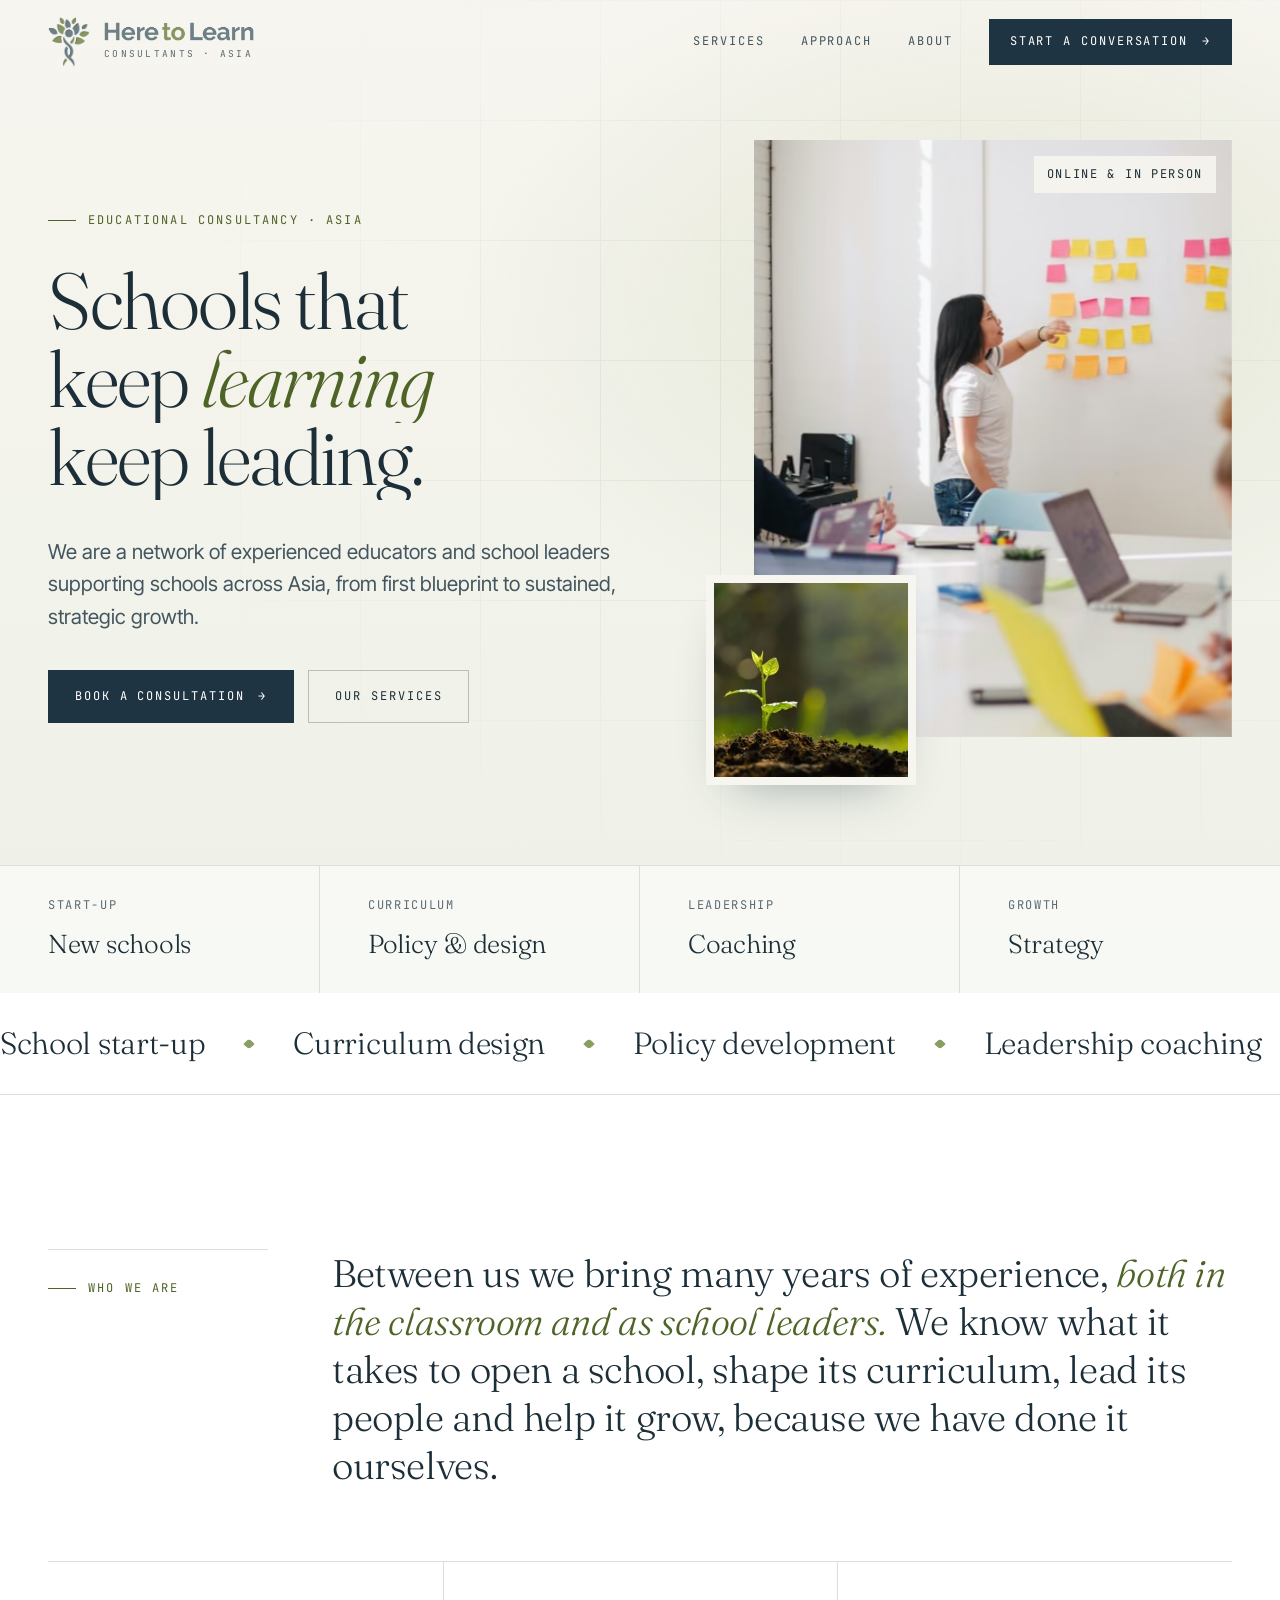
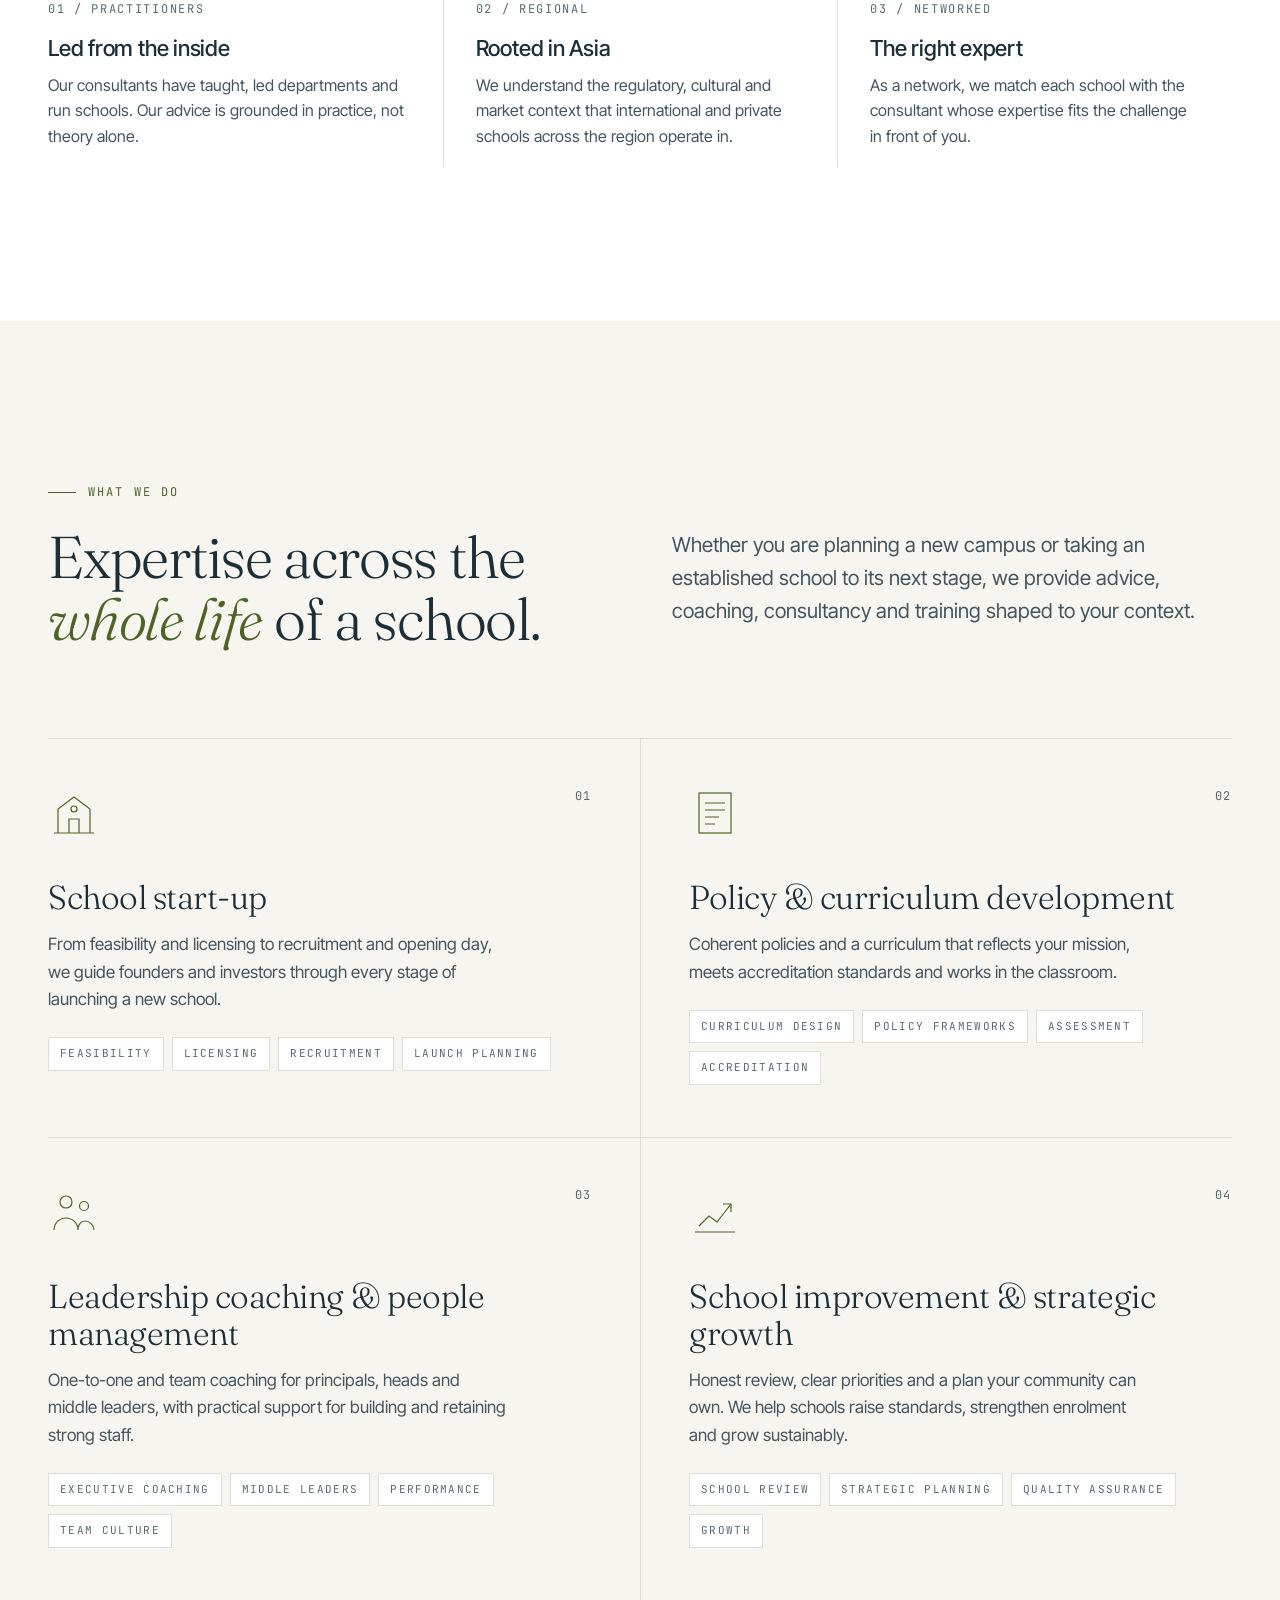
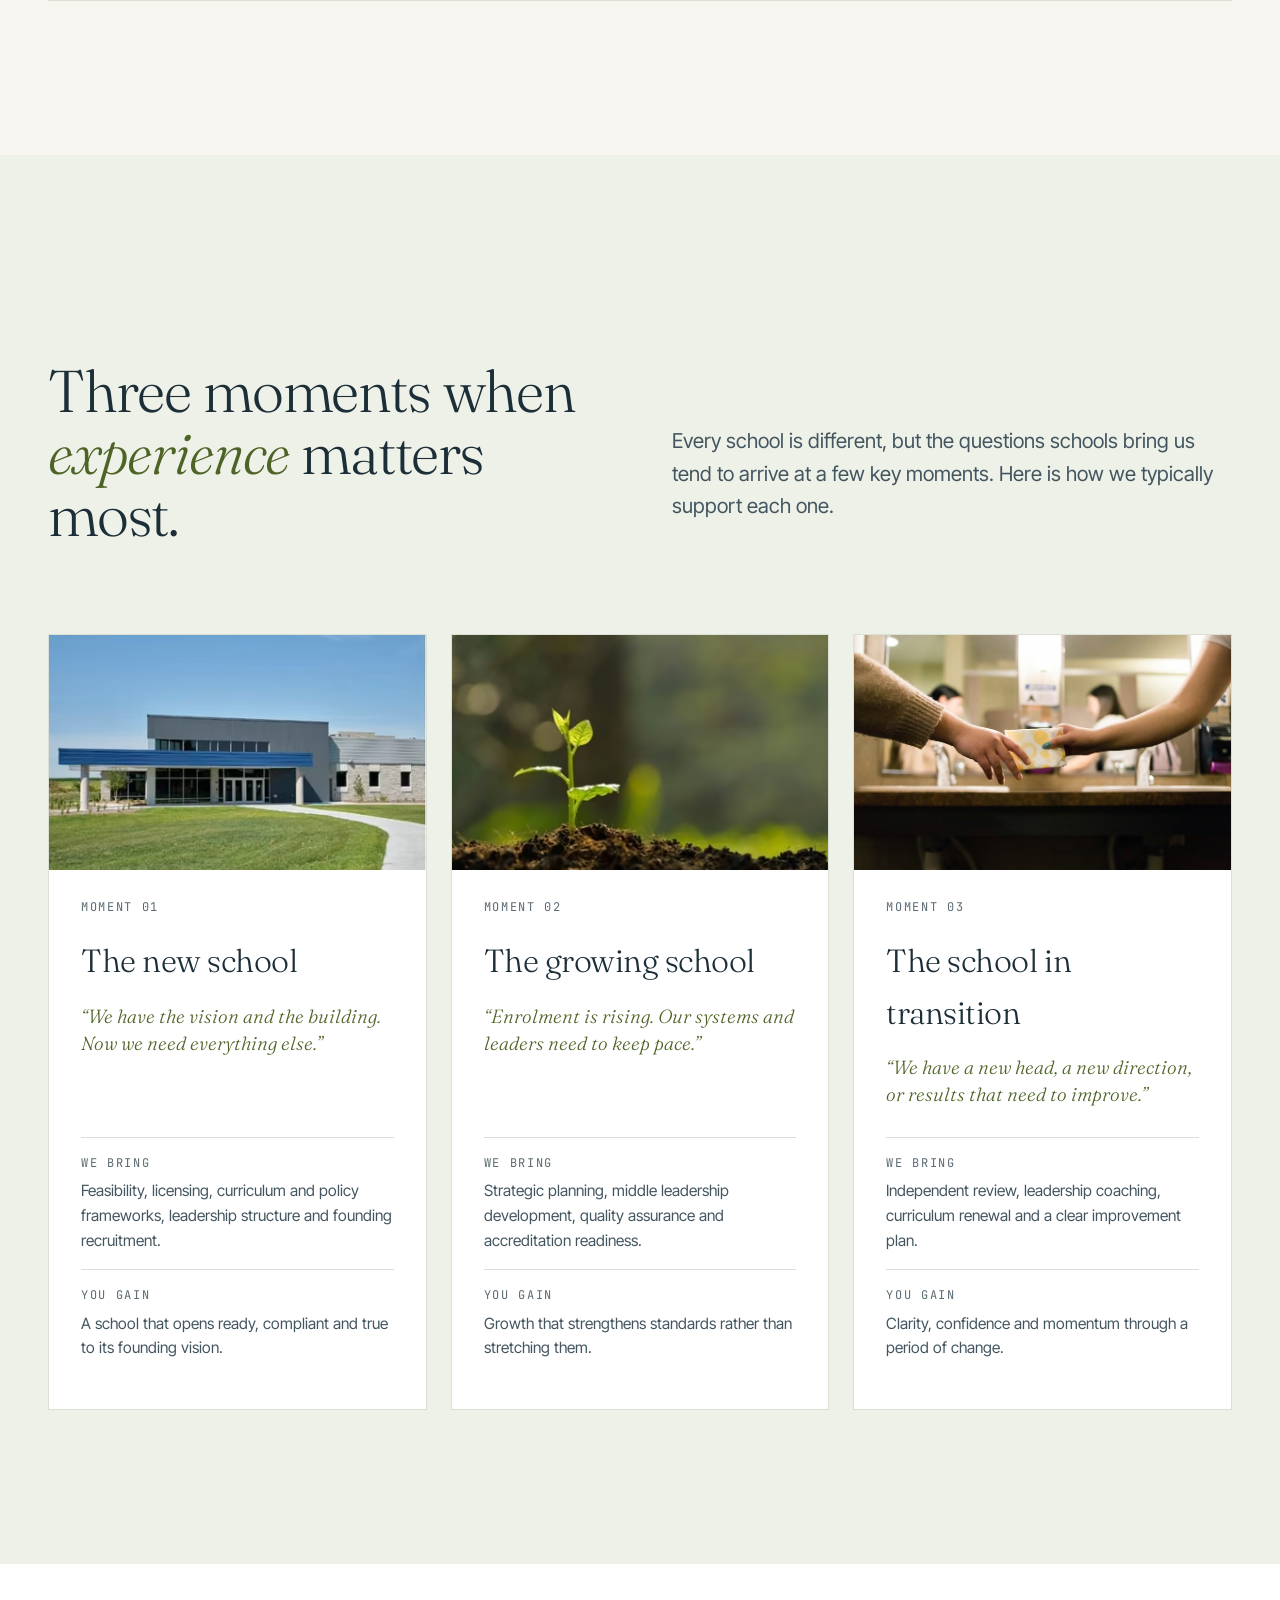
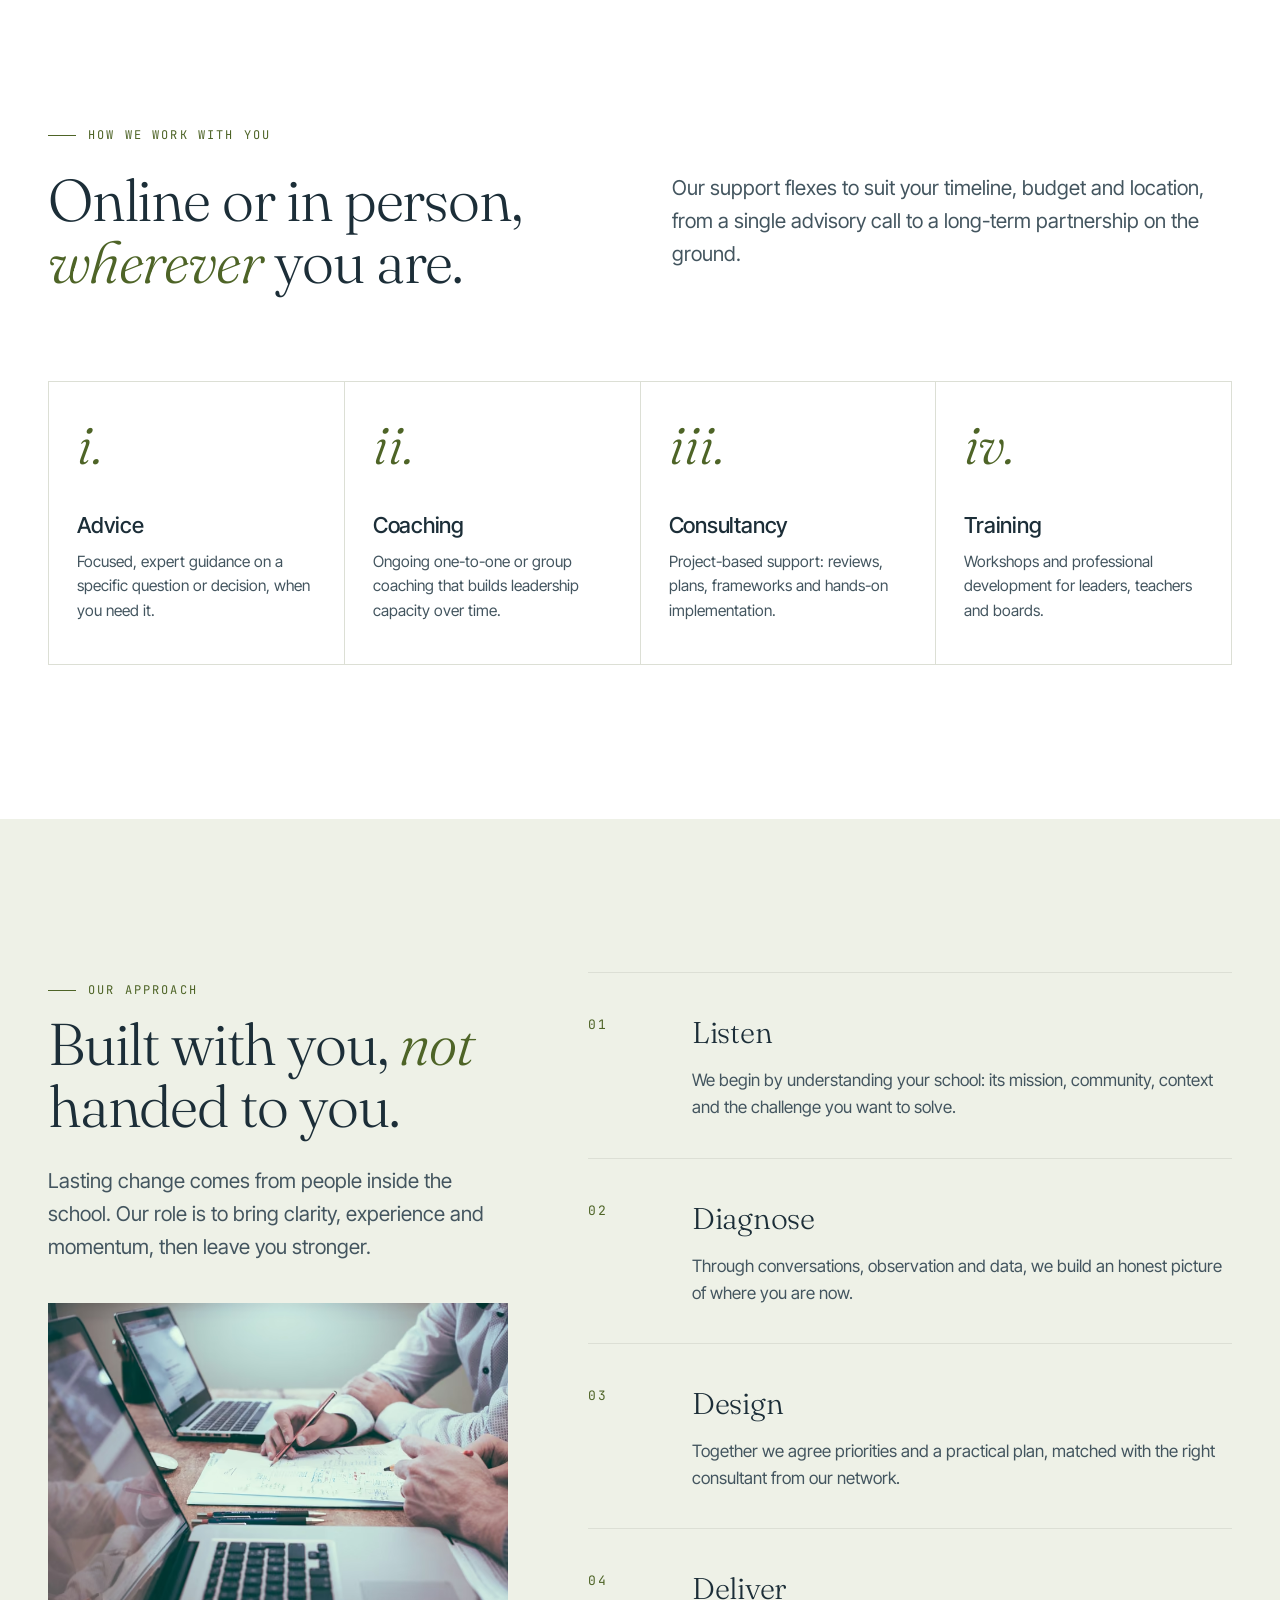
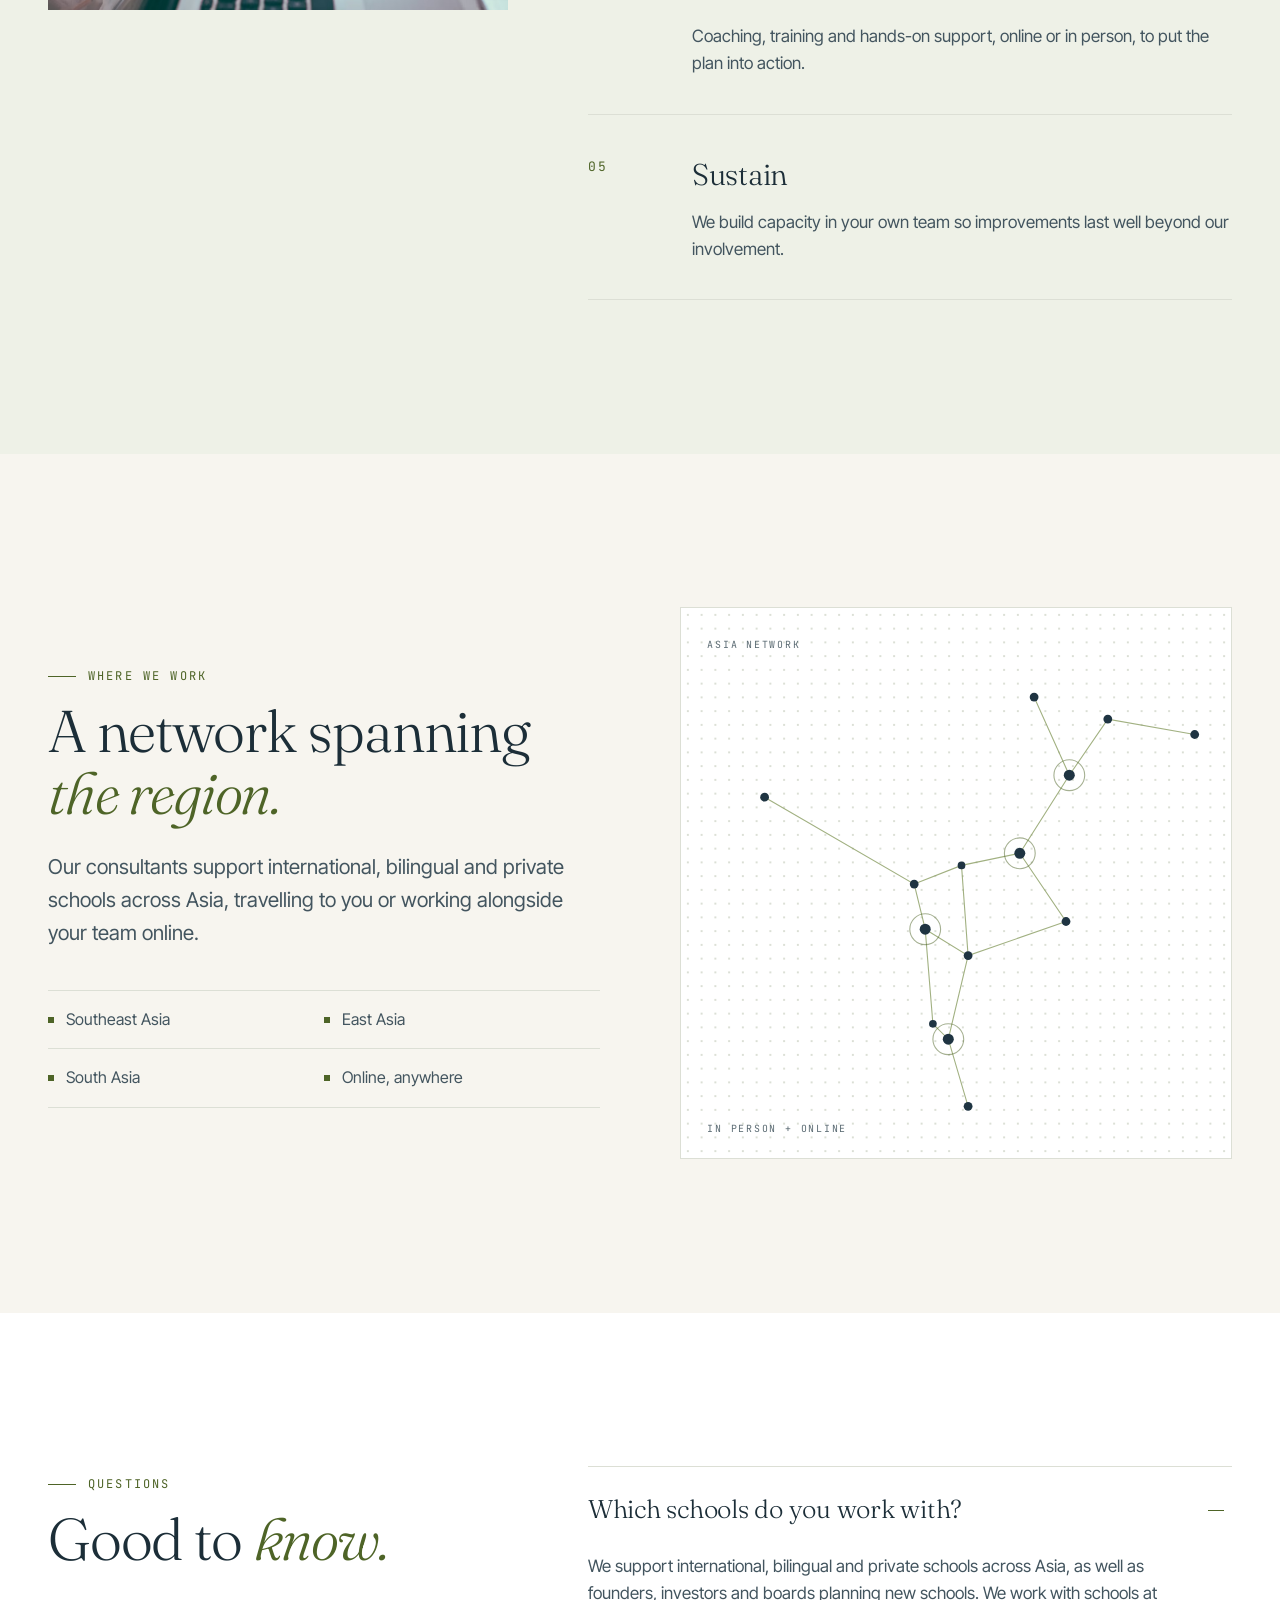
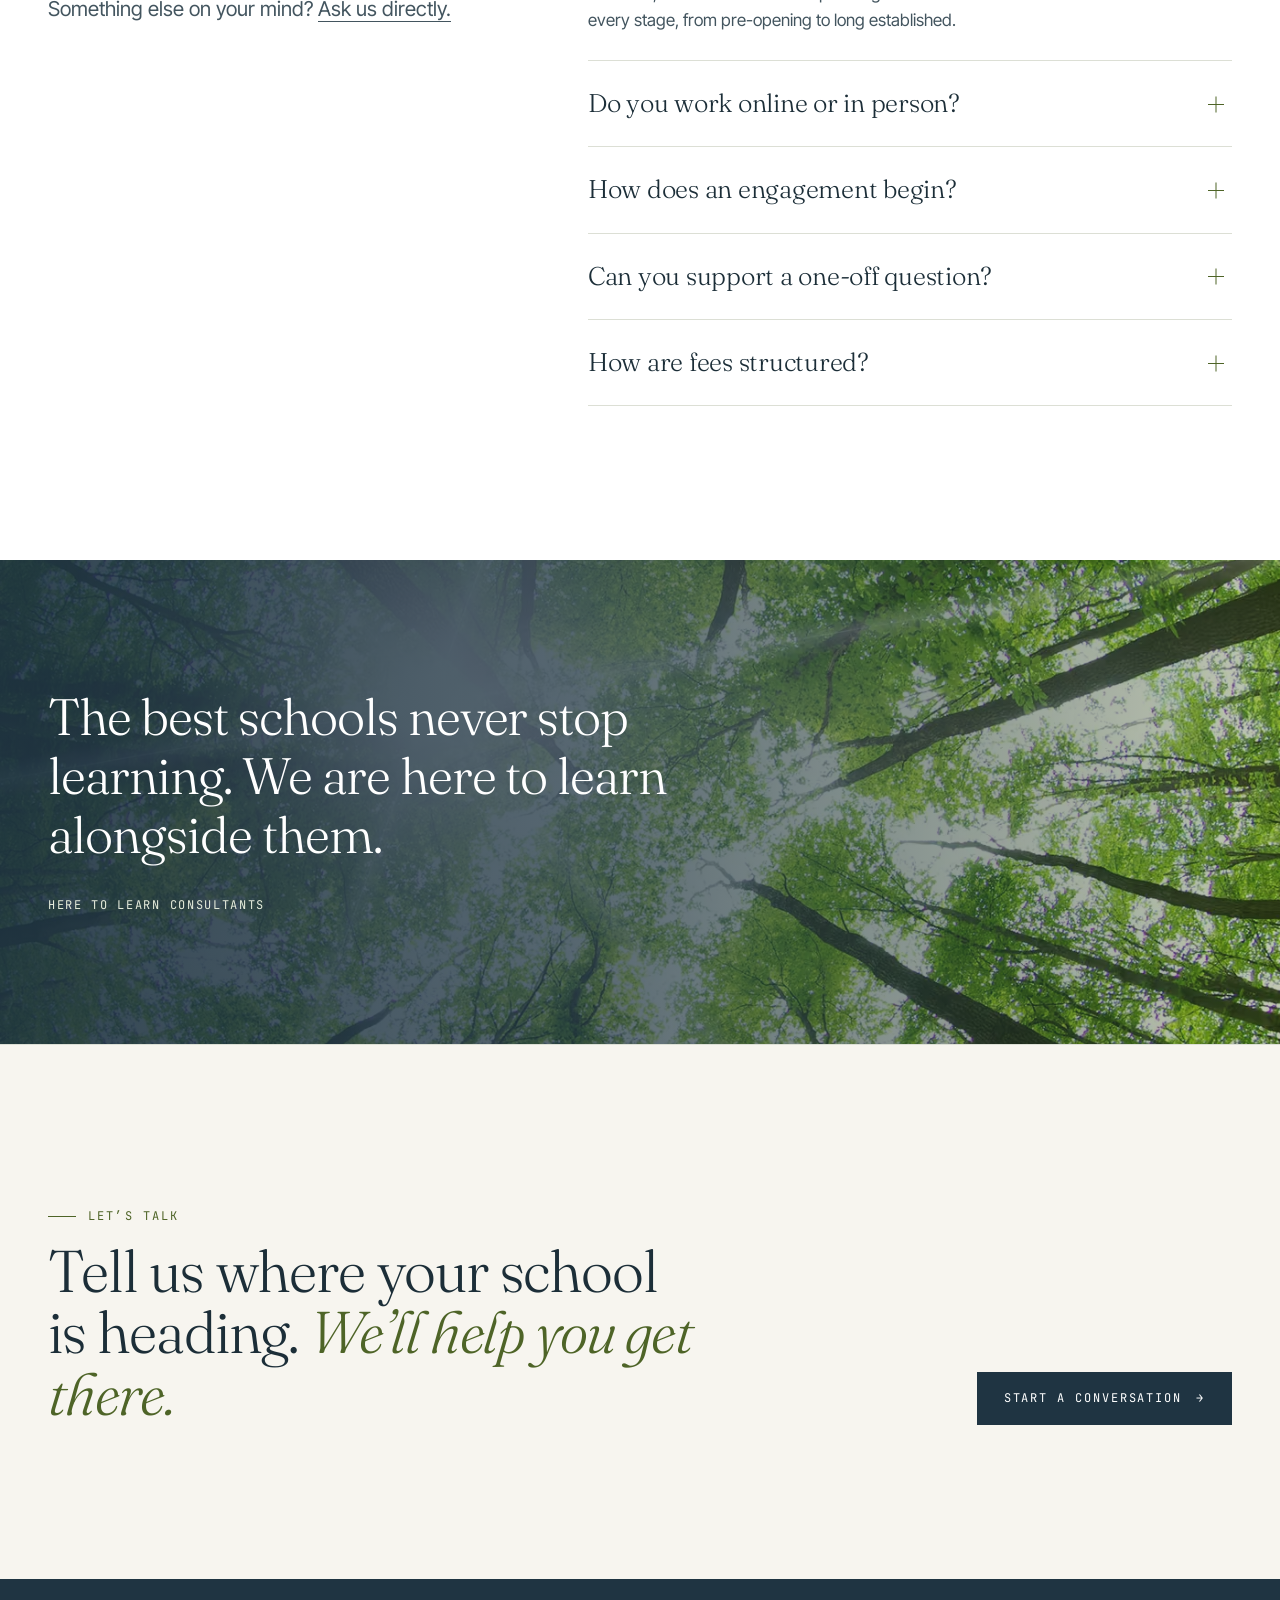
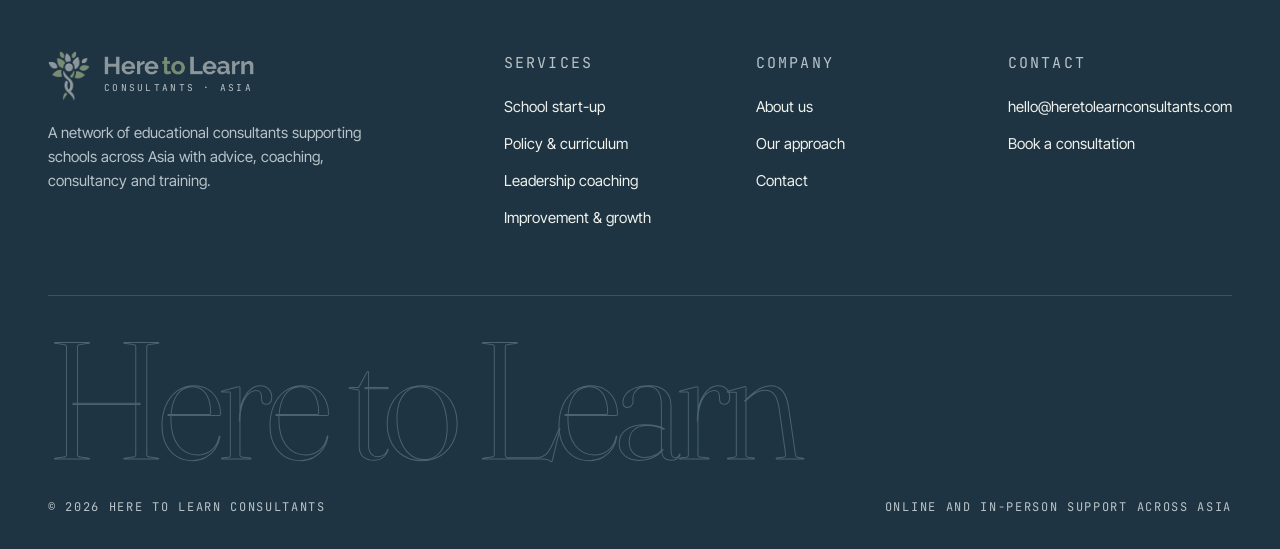
==== commit 09ff7fa2: "Add photography and consultant portraits - Home: photo hero with inset, images on the three scenario" ====
--- a/index.html
+++ b/index.html
@@ -47,32 +47,9 @@
   <!-- Hero -->
   <section class="hero">
     <div class="hero-grid" aria-hidden="true"></div>
-    <svg class="hero-art" viewBox="0 0 640 600" fill="none" aria-hidden="true">
-      <g stroke="#8fa2ab" stroke-width="1" class="draw">
-        <circle cx="300" cy="300" r="280" opacity=".18" pathLength="1"/>
-        <circle cx="300" cy="300" r="220" opacity=".26" pathLength="1"/>
-        <circle cx="300" cy="300" r="160" opacity=".36" pathLength="1"/>
-        <circle cx="300" cy="300" r="100" opacity=".5" pathLength="1"/>
-        <path d="M20 300h560M300 20v560" opacity=".2" pathLength="1"/>
-        <path d="M102 498 498 102" opacity=".3" pathLength="1"/>
-        <path d="M300 300 498 102" stroke="#4e6427" stroke-width="2" pathLength="1"/>
-      </g>
-      <g class="orbit"><circle cx="300" cy="20" r="3.5" fill="#8a9d62"/></g>
-      <g fill="#4e6427" class="nodes">
-        <circle cx="300" cy="300" r="4"/>
-        <circle cx="371" cy="229" r="3" opacity=".6"/>
-        <circle cx="413" cy="187" r="3.5" opacity=".8"/>
-        <circle cx="498" cy="102" r="5"/>
-        <circle cx="498" cy="102" r="12" fill="none" stroke="#4e6427" class="pulse"/>
-      </g>
-      <g font-family="JetBrains Mono, monospace" font-size="10" letter-spacing="2" fill="#5b6b73" class="labels">
-        <text x="312" y="318">FOUNDATION</text>
-        <text x="425" y="183">IMPROVEMENT</text>
-        <text x="514" y="98">GROWTH</text>
-      </g>
-    </svg>
 
     <div class="wrap hero-inner">
+      <div class="hero-copy">
       <p class="eyebrow hero-in" style="--d:.1s">Educational consultancy &middot; Asia</p>
       <h1 class="display hero-title"><span class="line"><span style="--d:.2s">Schools that</span></span> <span class="line"><span style="--d:.32s">keep <em>learning</em></span></span> <span class="line"><span style="--d:.44s">keep leading.</span></span></h1>
       <div class="hero-foot">
@@ -81,6 +58,12 @@
           <a href="contact.html" class="btn">Book a consultation <span class="arrow">&rarr;</span></a>
           <a href="services.html" class="btn btn--ghost">Our services</a>
         </div>
+      </div>
+      </div>
+      <div class="hero-media">
+        <figure class="hero-photo"><picture><source type="image/avif" srcset="images/heretolearnconsultants-here-to-learn-teacher-workshop-sticky-notes-800w.avif 800w, images/heretolearnconsultants-here-to-learn-teacher-workshop-sticky-notes-1600w.avif 1600w" sizes="(max-width: 860px) 100vw, 46vw"><source type="image/webp" srcset="images/heretolearnconsultants-here-to-learn-teacher-workshop-sticky-notes-800w.webp 800w, images/heretolearnconsultants-here-to-learn-teacher-workshop-sticky-notes-1600w.webp 1600w" sizes="(max-width: 860px) 100vw, 46vw"><img src="images/heretolearnconsultants-here-to-learn-teacher-workshop-sticky-notes-800w.webp" alt="Teachers collaborating in a workshop, planning with sticky notes on a glass wall" width="1600" height="1067" fetchpriority="high"></picture></figure>
+        <figure class="hero-inset"><picture><source type="image/avif" srcset="images/heretolearnconsultants-here-to-learn-seedling-growing-from-soil-400w.avif 400w, images/heretolearnconsultants-here-to-learn-seedling-growing-from-soil-800w.avif 800w" sizes="(max-width: 860px) 40vw, 18vw"><source type="image/webp" srcset="images/heretolearnconsultants-here-to-learn-seedling-growing-from-soil-400w.webp 400w, images/heretolearnconsultants-here-to-learn-seedling-growing-from-soil-800w.webp 800w" sizes="(max-width: 860px) 40vw, 18vw"><img src="images/heretolearnconsultants-here-to-learn-seedling-growing-from-soil-400w.webp" alt="A seedling growing from the soil" width="800" height="600" loading="lazy" decoding="async"></picture></figure>
+        <span class="hero-tag mono">Online &amp; in person</span>
       </div>
     </div>
 
@@ -196,6 +179,7 @@
       </div>
       <div class="scenarios">
         <article class="scenario reveal">
+          <figure class="scenario-img"><picture><source type="image/avif" srcset="images/heretolearnconsultants-here-to-learn-new-school-building-exterior-400w.avif 400w" sizes="(max-width: 1080px) 100vw, 400px"><source type="image/webp" srcset="images/heretolearnconsultants-here-to-learn-new-school-building-exterior-400w.webp 400w" sizes="(max-width: 1080px) 100vw, 400px"><img src="images/heretolearnconsultants-here-to-learn-new-school-building-exterior-400w.webp" alt="A newly built school building" width="400" height="267" loading="lazy" decoding="async"></picture></figure>
           <span class="mono">Moment 01</span>
           <h3>The new school</h3>
           <p class="scenario-q">&ldquo;We have the vision and the building. Now we need everything else.&rdquo;</p>
@@ -205,6 +189,7 @@
           </dl>
         </article>
         <article class="scenario reveal">
+          <figure class="scenario-img"><picture><source type="image/avif" srcset="images/heretolearnconsultants-here-to-learn-seedling-growing-from-soil-400w.avif 400w, images/heretolearnconsultants-here-to-learn-seedling-growing-from-soil-800w.avif 800w" sizes="(max-width: 1080px) 100vw, 400px"><source type="image/webp" srcset="images/heretolearnconsultants-here-to-learn-seedling-growing-from-soil-400w.webp 400w, images/heretolearnconsultants-here-to-learn-seedling-growing-from-soil-800w.webp 800w" sizes="(max-width: 1080px) 100vw, 400px"><img src="images/heretolearnconsultants-here-to-learn-seedling-growing-from-soil-400w.webp" alt="A young seedling growing upward" width="800" height="600" loading="lazy" decoding="async"></picture></figure>
           <span class="mono">Moment 02</span>
           <h3>The growing school</h3>
           <p class="scenario-q">&ldquo;Enrolment is rising. Our systems and leaders need to keep pace.&rdquo;</p>
@@ -214,6 +199,7 @@
           </dl>
         </article>
         <article class="scenario reveal">
+          <figure class="scenario-img"><picture><source type="image/avif" srcset="images/heretolearnconsultants-here-to-learn-hands-passing-a-small-gift-800w.avif 800w, images/heretolearnconsultants-here-to-learn-hands-passing-a-small-gift-1600w.avif 1600w" sizes="(max-width: 1080px) 100vw, 400px"><source type="image/webp" srcset="images/heretolearnconsultants-here-to-learn-hands-passing-a-small-gift-800w.webp 800w, images/heretolearnconsultants-here-to-learn-hands-passing-a-small-gift-1600w.webp 1600w" sizes="(max-width: 1080px) 100vw, 400px"><img src="images/heretolearnconsultants-here-to-learn-hands-passing-a-small-gift-800w.webp" alt="One person handing something to another, a handover" width="1600" height="1143" loading="lazy" decoding="async"></picture></figure>
           <span class="mono">Moment 03</span>
           <h3>The school in transition</h3>
           <p class="scenario-q">&ldquo;We have a new head, a new direction, or results that need to improve.&rdquo;</p>
@@ -252,6 +238,7 @@
         <p class="eyebrow reveal">Our approach</p>
         <h2 class="h2 reveal">Built with you, <em>not</em> handed to you.</h2>
         <p class="lede reveal" style="margin-top:28px">Lasting change comes from people inside the school. Our role is to bring clarity, experience and momentum, then leave you stronger.</p>
+        <figure class="approach-img reveal"><picture><source type="image/avif" srcset="images/heretolearnconsultants-here-to-learn-planning-notes-beside-laptops-800w.avif 800w, images/heretolearnconsultants-here-to-learn-planning-notes-beside-laptops-1600w.avif 1600w" sizes="(max-width: 1080px) 100vw, 480px"><source type="image/webp" srcset="images/heretolearnconsultants-here-to-learn-planning-notes-beside-laptops-800w.webp 800w, images/heretolearnconsultants-here-to-learn-planning-notes-beside-laptops-1600w.webp 1600w" sizes="(max-width: 1080px) 100vw, 480px"><img src="images/heretolearnconsultants-here-to-learn-planning-notes-beside-laptops-800w.webp" alt="Two people planning with notes beside their laptops" width="1600" height="1068" loading="lazy" decoding="async"></picture></figure>
       </div>
       <div class="steps">
         <div class="step reveal"><div><h3>Listen</h3><p>We begin by understanding your school: its mission, community, context and the challenge you want to solve.</p></div></div>
@@ -346,6 +333,7 @@
 
   <!-- Quote -->
   <section class="quote-band">
+    <div class="quote-bg" aria-hidden="true"><picture><source type="image/avif" srcset="images/heretolearnconsultants-here-to-learn-sunlight-through-forest-canopy-768w.avif 768w, images/heretolearnconsultants-here-to-learn-sunlight-through-forest-canopy-1399w.avif 1399w" sizes="100vw"><source type="image/webp" srcset="images/heretolearnconsultants-here-to-learn-sunlight-through-forest-canopy-768w.webp 768w, images/heretolearnconsultants-here-to-learn-sunlight-through-forest-canopy-1399w.webp 1399w" sizes="100vw"><img src="images/heretolearnconsultants-here-to-learn-sunlight-through-forest-canopy-768w.webp" alt="" width="1399" height="936" loading="lazy" decoding="async"></picture></div>
     <div class="wrap">
       <blockquote class="reveal">The best schools never stop learning. We are here to learn alongside them.</blockquote>
       <span class="mono reveal">Here to Learn Consultants</span>
--- a/assets/css/styles.css
+++ b/assets/css/styles.css
@@ -144,16 +144,37 @@
   mask-image: radial-gradient(ellipse 80% 70% at 70% 40%, #000 20%, transparent 75%);
   -webkit-mask-image: radial-gradient(ellipse 80% 70% at 70% 40%, #000 20%, transparent 75%);
 }
-.hero-art {
-  position: absolute; right: -6vw; top: 12vh; width: min(58vw, 760px); opacity: 1; pointer-events: none;
-}
-.hero-inner { position: relative; z-index: 2; padding-bottom: 72px; }
+.hero-inner {
+  position: relative; z-index: 2; padding-bottom: 80px;
+  display: grid; grid-template-columns: 1.05fr .95fr; gap: clamp(40px, 6vw, 96px); align-items: center;
+}
 .hero .eyebrow { margin-bottom: 32px; }
-.hero .display { max-width: 13ch; }
-.hero-foot {
-  display: grid; grid-template-columns: 1.2fr 1fr; gap: 48px; align-items: end; margin-top: 48px;
-}
-.hero-actions { display: flex; flex-wrap: wrap; gap: 14px; justify-content: flex-end; }
+.hero .display { max-width: 13ch; font-size: clamp(44px, 6.2vw, 92px); }
+.hero-foot { margin-top: 40px; }
+.hero-foot .lede { margin-bottom: 36px; }
+.hero-actions { display: flex; flex-wrap: wrap; gap: 14px; }
+
+/* Hero photography */
+picture, picture img { display: block; width: 100%; height: 100%; }
+picture img { object-fit: cover; }
+figure { margin: 0; }
+.hero-media { position: relative; padding: 0 0 48px 48px; }
+.hero-photo {
+  aspect-ratio: 4 / 5; overflow: hidden; background: var(--tint);
+  clip-path: inset(100% 0 0 0); animation: unveil 1.4s .35s var(--ease) forwards;
+}
+.hero-photo img { transform: scale(1.08); animation: settle 2.2s .35s var(--ease) forwards; }
+.hero-inset {
+  position: absolute; left: 0; bottom: 0; width: 40%; aspect-ratio: 1; overflow: hidden;
+  border: 8px solid var(--bg); box-shadow: 0 24px 48px -28px rgba(31,52,66,.45);
+  opacity: 0; transform: translateY(24px); animation: fade-up 1s 1.1s var(--ease) forwards;
+}
+.hero-tag {
+  position: absolute; right: 16px; top: 16px; background: rgba(247,245,239,.92); color: var(--text);
+  padding: 9px 13px; opacity: 0; animation: fade-up .8s 1.4s var(--ease) forwards;
+}
+@keyframes unveil { to { clip-path: inset(0 0 0 0); } }
+@keyframes settle { to { transform: scale(1); } }
 .hero-strip {
   position: relative; z-index: 2;
   border-top: 1px solid var(--line); background: rgba(255,255,255,.55);
@@ -235,23 +256,19 @@
 .region-list li::before { content: ""; width: 6px; height: 6px; background: var(--accent); transform: translateY(-2px); flex: none; }
 
 /* Quote */
-.quote-band { background: var(--accent); color: #fff; padding: clamp(72px, 10vw, 128px) 0; }
+.quote-band { background: var(--slate); color: #fff; padding: clamp(72px, 10vw, 128px) 0; }
 .quote-band blockquote {
   margin: 0; font-family: var(--serif); font-weight: 300; font-size: clamp(30px, 4vw, 54px); line-height: 1.15; letter-spacing: -.02em; max-width: 22ch;
 }
 .quote-band .mono { color: #e6ecdc; margin-top: 32px; display: block; }
 
 /* Team */
-.team { display: grid; grid-template-columns: repeat(3, 1fr); gap: 32px; }
-.member { border-top: 1px solid var(--line); padding-top: 24px; }
-.portrait {
-  aspect-ratio: 4 / 5; margin-bottom: 24px; position: relative; overflow: hidden;
-  background: linear-gradient(160deg, #eef1e7, #d9dfcf);
-  display: grid; place-items: center;
-}
-.portrait span { font-family: var(--serif); font-style: italic; font-size: 72px; color: rgba(31,52,66,.35); font-weight: 300; }
-.portrait::after { content: ""; position: absolute; inset: 14px; border: 1px solid rgba(31,52,66,.12); }
-.member .h3 { margin-bottom: 4px; }
+.team { display: grid; grid-template-columns: repeat(4, 1fr); gap: 40px 28px; }
+.member { }
+.portrait { aspect-ratio: 4 / 5; margin-bottom: 20px; overflow: hidden; background: var(--tint); }
+.portrait img { object-position: center 25%; filter: grayscale(1) contrast(1.02); transition: filter .6s var(--ease), transform 1.2s var(--ease); }
+.member:hover .portrait img { filter: none; transform: scale(1.03); }
+.member .h3 { font-family: var(--serif); font-weight: 300; font-size: 24px; letter-spacing: -.01em; margin-bottom: 6px; }
 .member p { color: var(--text-2); font-size: 15.5px; margin-top: 12px; }
 
 /* CTA */
@@ -367,22 +384,6 @@
 @keyframes rise { to { transform: none; } }
 @keyframes fade-up { to { opacity: 1; transform: none; } }
 
-.hero-art .draw > * { stroke-dasharray: 1; stroke-dashoffset: 1; animation: draw 2.4s var(--ease) forwards; }
-.hero-art .draw > *:nth-child(2) { animation-delay: .15s; }
-.hero-art .draw > *:nth-child(3) { animation-delay: .3s; }
-.hero-art .draw > *:nth-child(4) { animation-delay: .45s; }
-.hero-art .draw > *:nth-child(n+5) { animation-delay: .8s; }
-.hero-art .nodes > *, .hero-art .labels > * { opacity: 0; animation: appear .6s var(--ease) forwards; }
-.hero-art .nodes > *:nth-child(1) { animation-delay: 1.2s; }
-.hero-art .nodes > *:nth-child(2), .hero-art .labels > *:nth-child(1) { animation-delay: 1.5s; }
-.hero-art .nodes > *:nth-child(3), .hero-art .labels > *:nth-child(2) { animation-delay: 1.8s; }
-.hero-art .nodes > *:nth-child(n+4), .hero-art .labels > *:nth-child(3) { animation-delay: 2.1s; }
-.hero-art .pulse { transform-origin: 498px 102px; animation: appear .6s 2.1s forwards, pulse 2.8s 2.7s var(--ease) infinite !important; }
-.hero-art .orbit { transform-origin: 300px 300px; animation: spin 40s linear infinite; }
-@keyframes draw { to { stroke-dashoffset: 0; } }
-@keyframes appear { to { opacity: 1; } }
-@keyframes pulse { 0% { transform: scale(.6); opacity: .9; } 100% { transform: scale(2.2); opacity: 0; } }
-@keyframes spin { to { transform: rotate(360deg); } }
 
 /* ---------- Marquee ---------- */
 .marquee { overflow: hidden; border-bottom: 1px solid var(--line); background: var(--surface); padding: 26px 0; }
@@ -423,6 +424,19 @@
 .faq details[open] summary::after { transform: rotate(0); }
 .faq details p { color: var(--text-2); max-width: 60ch; padding-bottom: 26px; margin: 0; }
 
+/* ---------- Photography ---------- */
+.scenario-img { margin: -36px -32px 28px; aspect-ratio: 16 / 10; overflow: hidden; background: var(--tint); }
+.scenario-img img, .detail-img img, .approach-img img, .portrait img { transition: transform 1.2s var(--ease); }
+.scenario:hover .scenario-img img { transform: scale(1.04); }
+.approach-img { margin-top: 40px; aspect-ratio: 3 / 2; overflow: hidden; }
+.detail-img { margin-top: 28px; aspect-ratio: 4 / 5; overflow: hidden; background: var(--tint); }
+.detail:hover .detail-img img { transform: scale(1.03); }
+.quote-band { position: relative; overflow: hidden; isolation: isolate; }
+.quote-bg { position: absolute; inset: 0; z-index: -1; }
+.quote-bg::after { content: ""; position: absolute; inset: 0; background: linear-gradient(90deg, rgba(31,52,66,.92) 0%, rgba(31,52,66,.75) 45%, rgba(78,100,39,.35) 100%); }
+.band-img { position: relative; height: clamp(260px, 42vw, 560px); overflow: hidden; }
+.band-img figcaption { position: absolute; left: var(--gutter); bottom: 24px; background: rgba(247,245,239,.92); color: var(--text); padding: 9px 13px; }
+
 /* ---------- 404 ---------- */
 .notfound { min-height: 100vh; min-height: 100svh; display: flex; align-items: center; padding: 140px 0 80px; }
 .notfound .big404 { font-family: var(--serif); font-weight: 300; font-size: clamp(120px, 22vw, 300px); line-height: .8; letter-spacing: -.05em; color: transparent; -webkit-text-stroke: 1.5px var(--accent-soft); margin-bottom: 32px; }
@@ -432,17 +446,17 @@
   .faq-wrap { grid-template-columns: 1fr; gap: 40px; }
 }
 @media (prefers-reduced-motion: reduce) {
-  .hero-title .line > span, .hero-in, .hero-art *, .marquee-track { animation: none !important; transform: none; opacity: 1; stroke-dashoffset: 0; }
-  .hero-art .pulse { opacity: 0; }
+  .hero-title .line > span, .hero-in, .hero-photo, .marquee-track { animation: none !important; transform: none; opacity: 1; clip-path: none; }
 }
 
 /* ---------- Responsive ---------- */
 @media (max-width: 1080px) {
-  .hero-art { opacity: .45; width: 80vw; right: -20vw; }
   .modes { grid-template-columns: repeat(2, 1fr); }
   .approach, .region, .contact { grid-template-columns: 1fr; gap: 56px; }
   .approach-sticky { position: static; }
   .detail { grid-template-columns: 1fr; gap: 24px; }
+  .detail-img { aspect-ratio: 16 / 9; max-width: 640px; }
+  .team { grid-template-columns: repeat(3, 1fr); }
   .footer-top { grid-template-columns: 1fr 1fr; }
 }
 @media (max-width: 860px) {
@@ -456,7 +470,11 @@
   .nav-links a:not(.btn) { padding: 16px 0; width: 100%; border-bottom: 1px solid var(--line); font-size: 13px; }
   .nav-links .btn { margin-top: 20px; }
   .nav-open .site-header { background: var(--bg); border-color: var(--line); }
-  .hero-foot, .section-head, .cta-inner { grid-template-columns: 1fr; gap: 32px; }
+  .section-head, .cta-inner { grid-template-columns: 1fr; gap: 32px; }
+  .hero-inner { grid-template-columns: 1fr; gap: 48px; }
+  .hero-media { padding: 0 0 36px 36px; }
+  .hero-photo { aspect-ratio: 4 / 3; }
+  .hero-inset { width: 34%; border-width: 6px; }
   .hero-actions, .cta .actions { justify-content: flex-start; }
   .hero-strip { grid-template-columns: 1fr 1fr; }
   .hero-strip div:nth-child(2) { border-right: 0; }
@@ -467,7 +485,9 @@
   .services { grid-template-columns: 1fr; }
   .service, .service:nth-child(even) { padding: 40px 0; border-left: 0; }
   .service:nth-child(even)::before { left: 0; }
-  .team { grid-template-columns: 1fr; gap: 48px; }
+  .team { grid-template-columns: repeat(2, 1fr); gap: 32px 16px; }
+  .member .h3 { font-size: 20px; }
+  .scenario-img { margin: -36px -32px 24px; }
   .values { grid-template-columns: 1fr; }
   .values > div, .values > div:nth-child(even) { padding: 32px 0; border-left: 0; }
   .form { grid-template-columns: 1fr; }
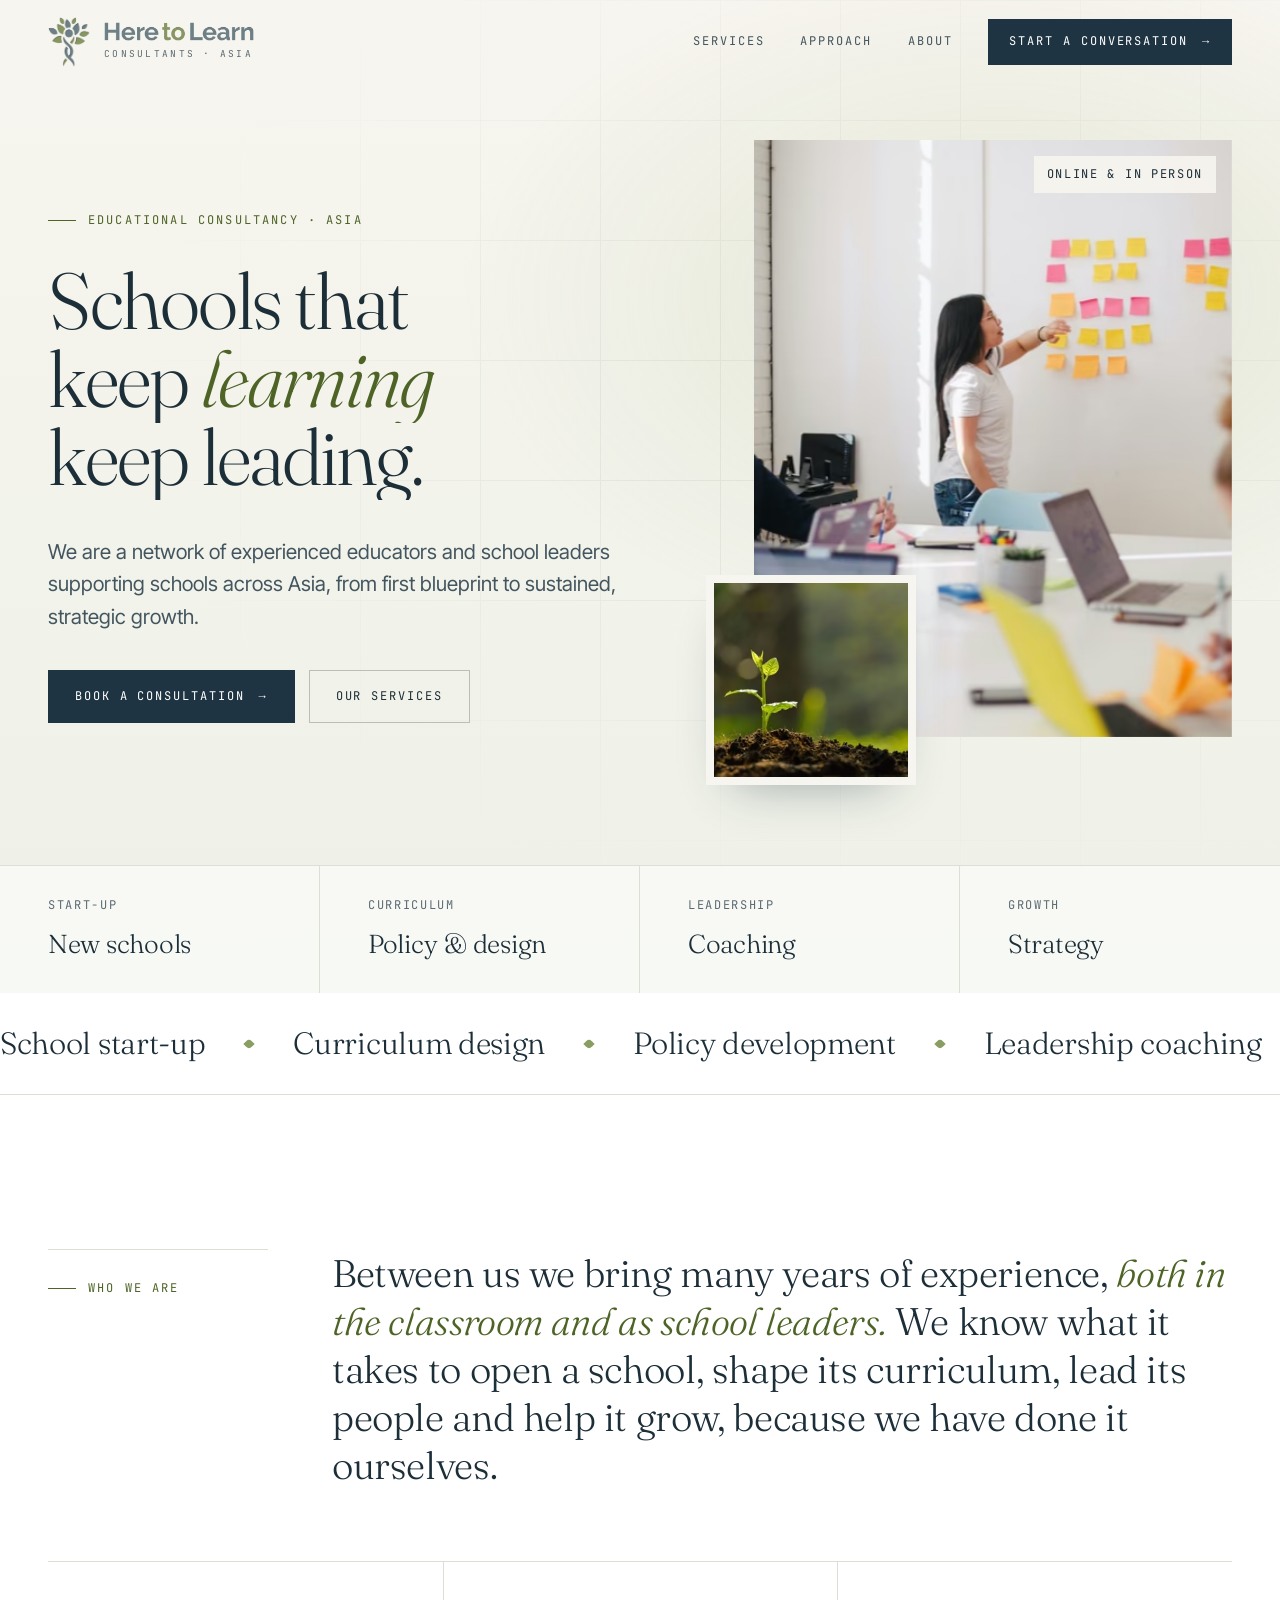
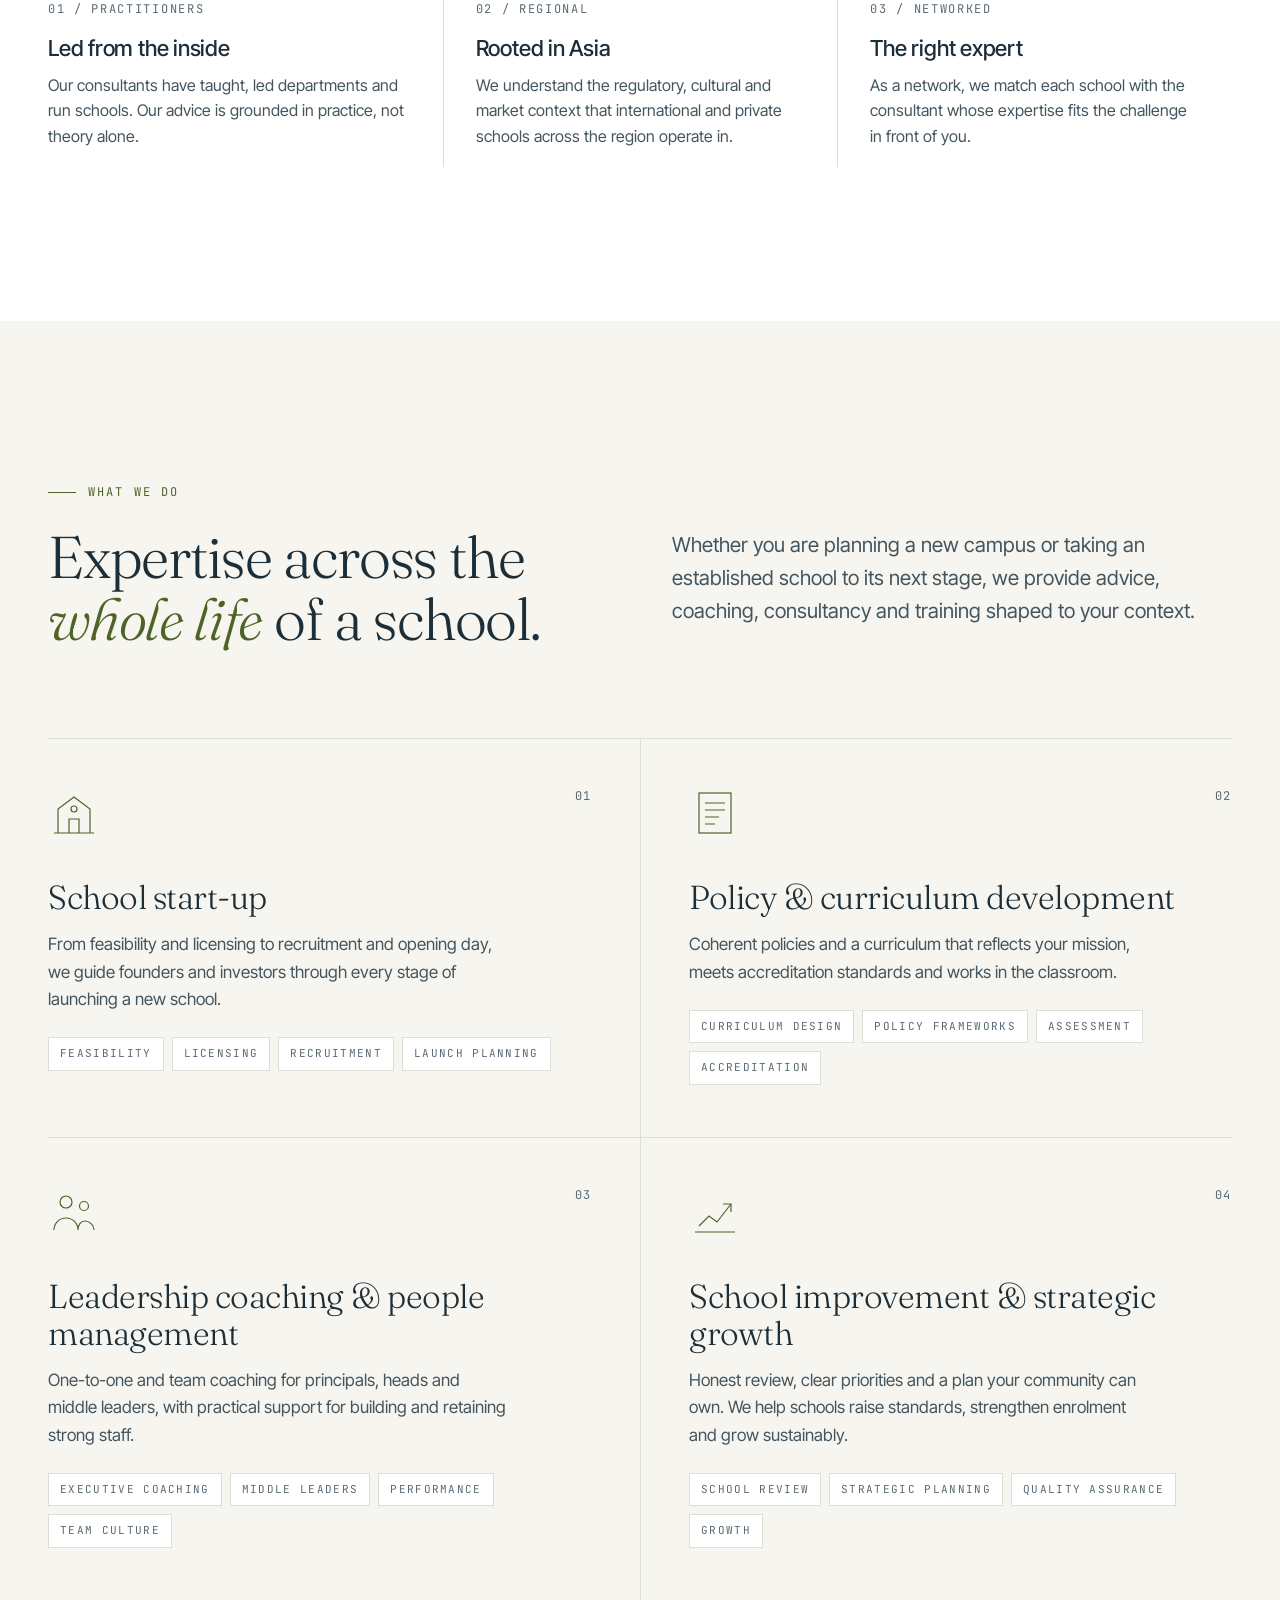
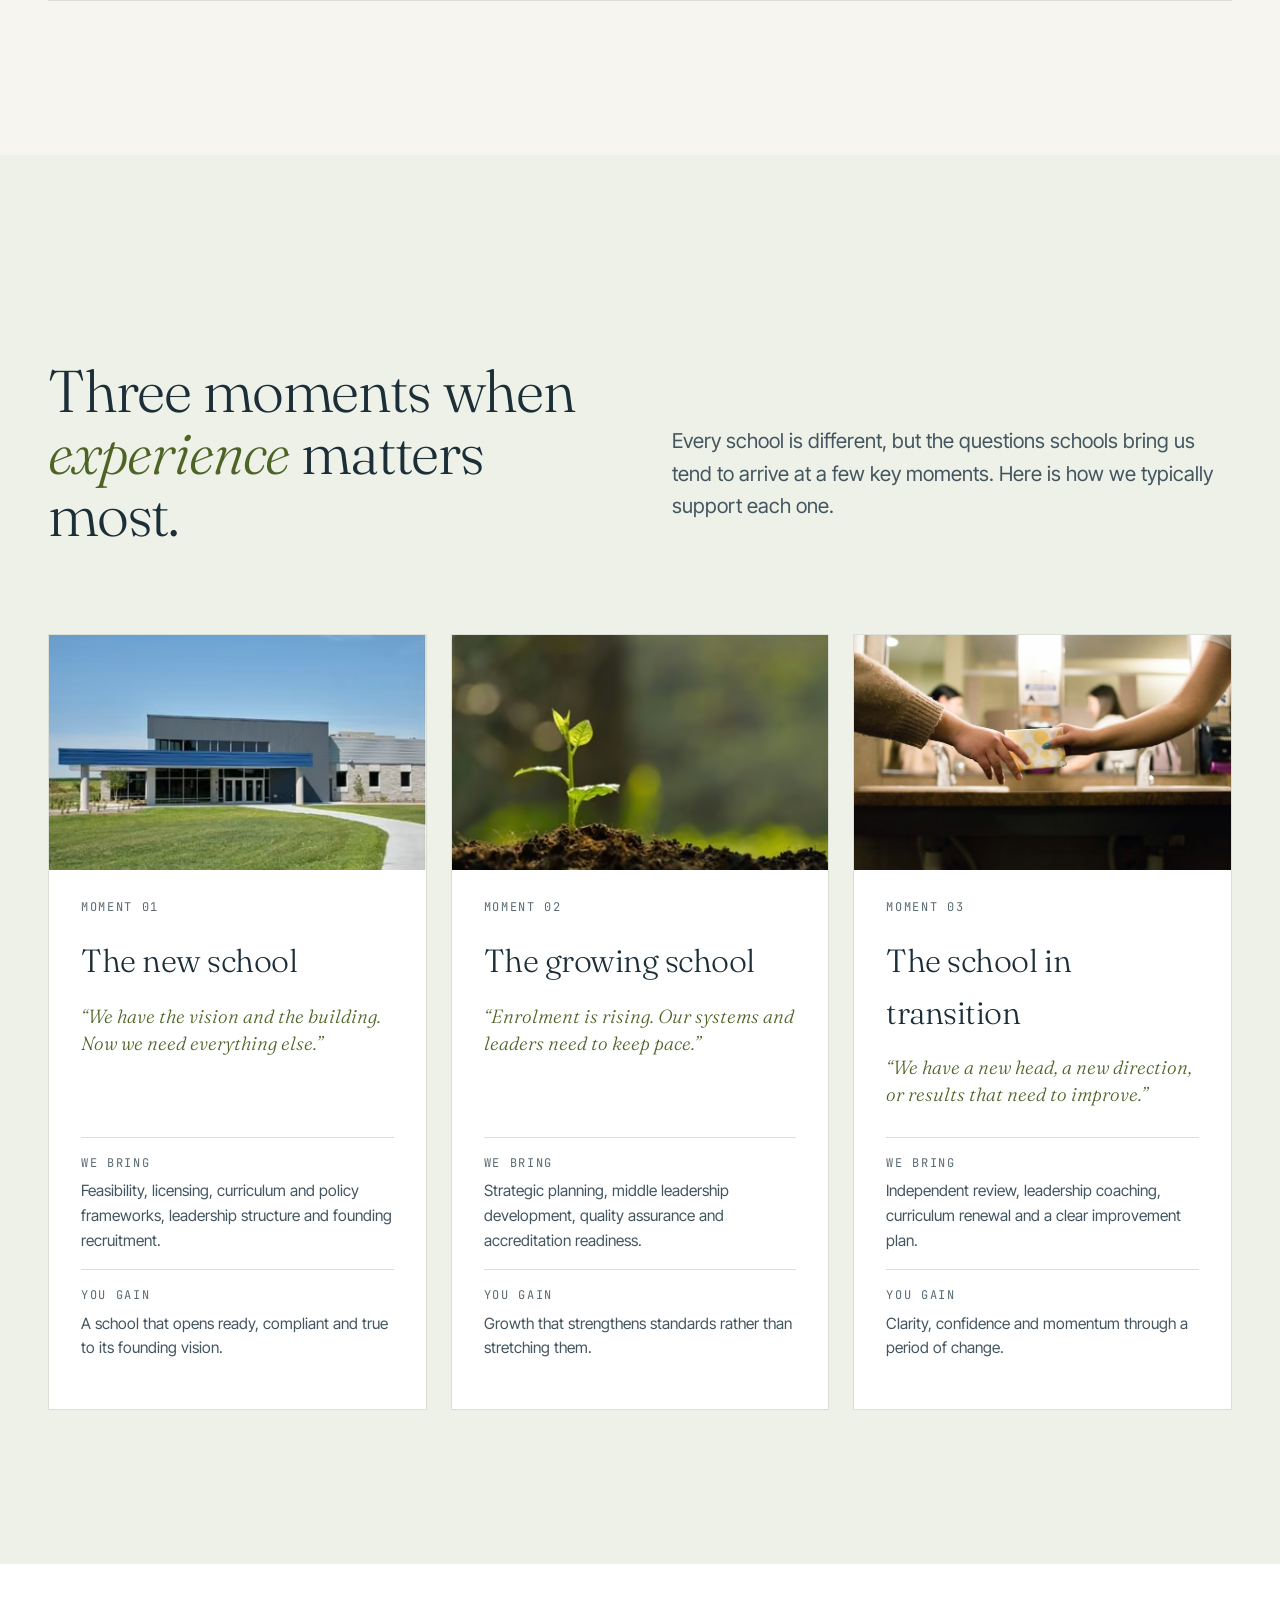
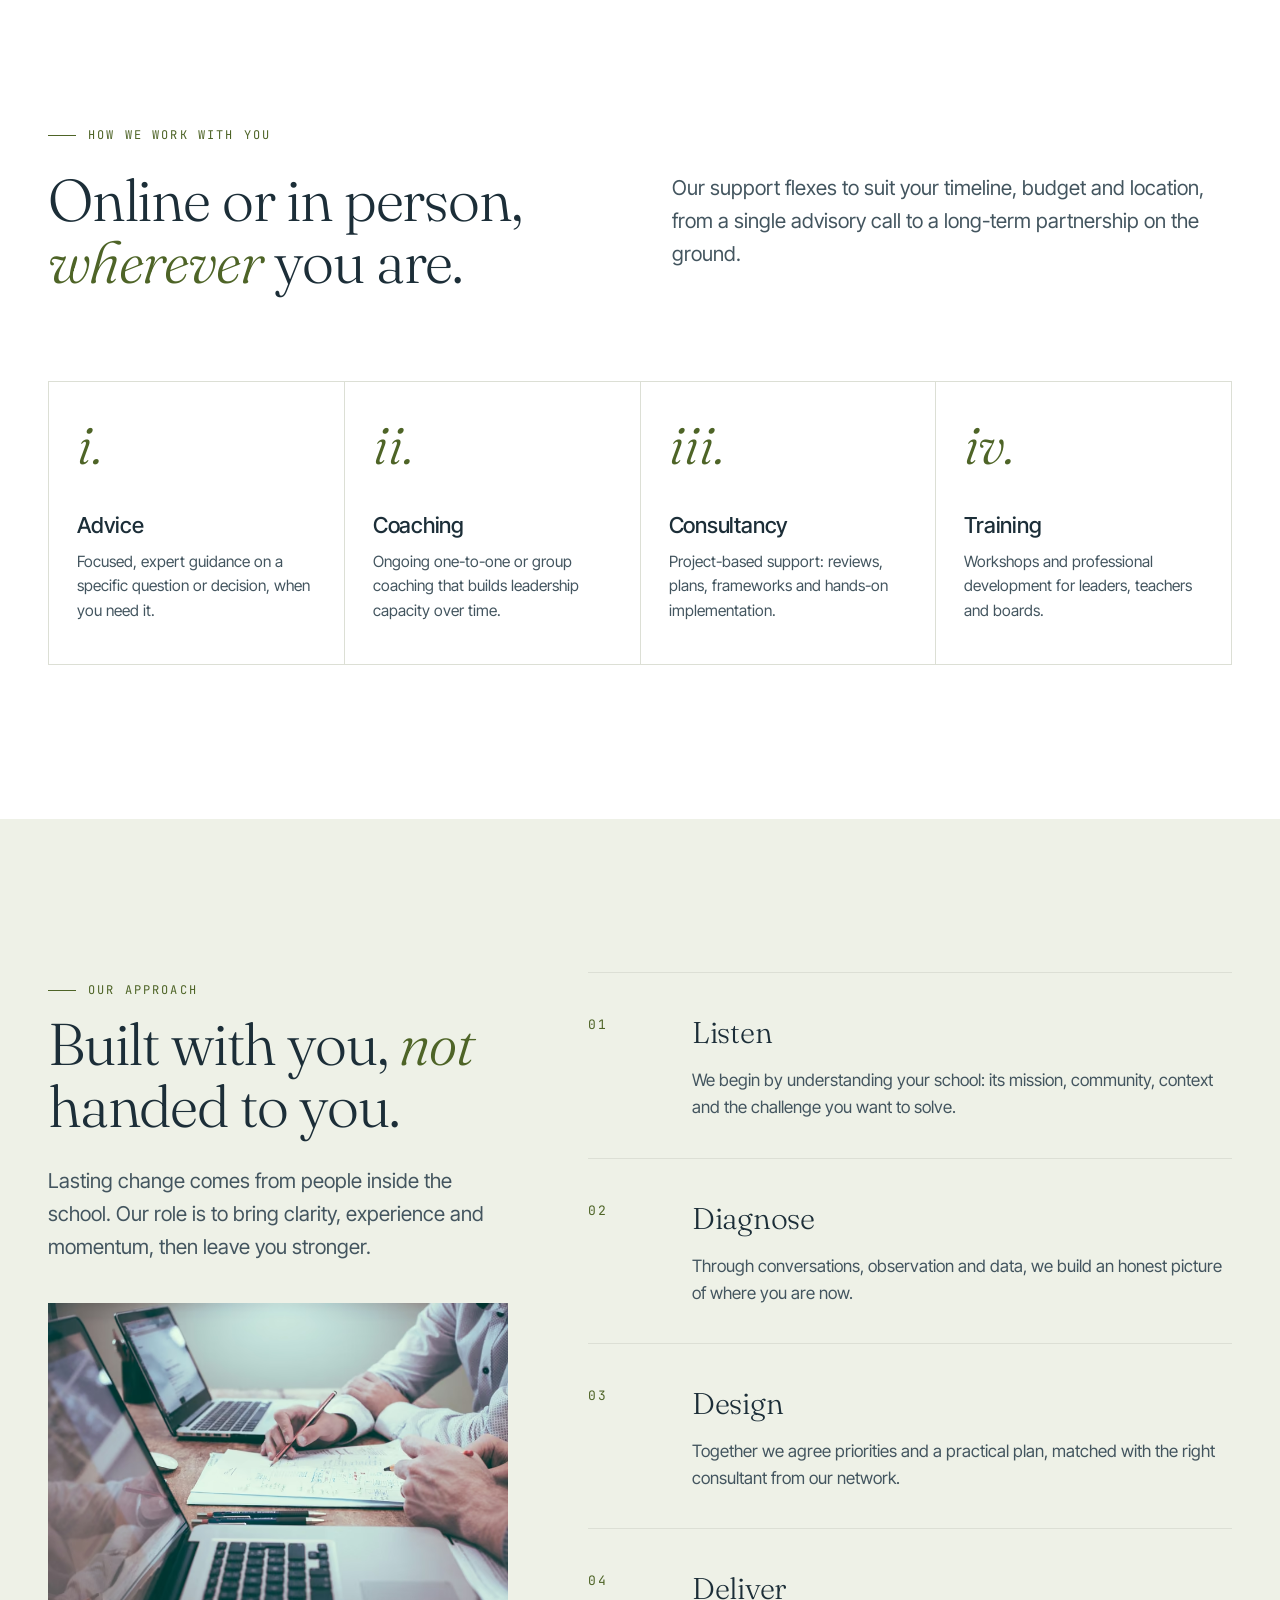
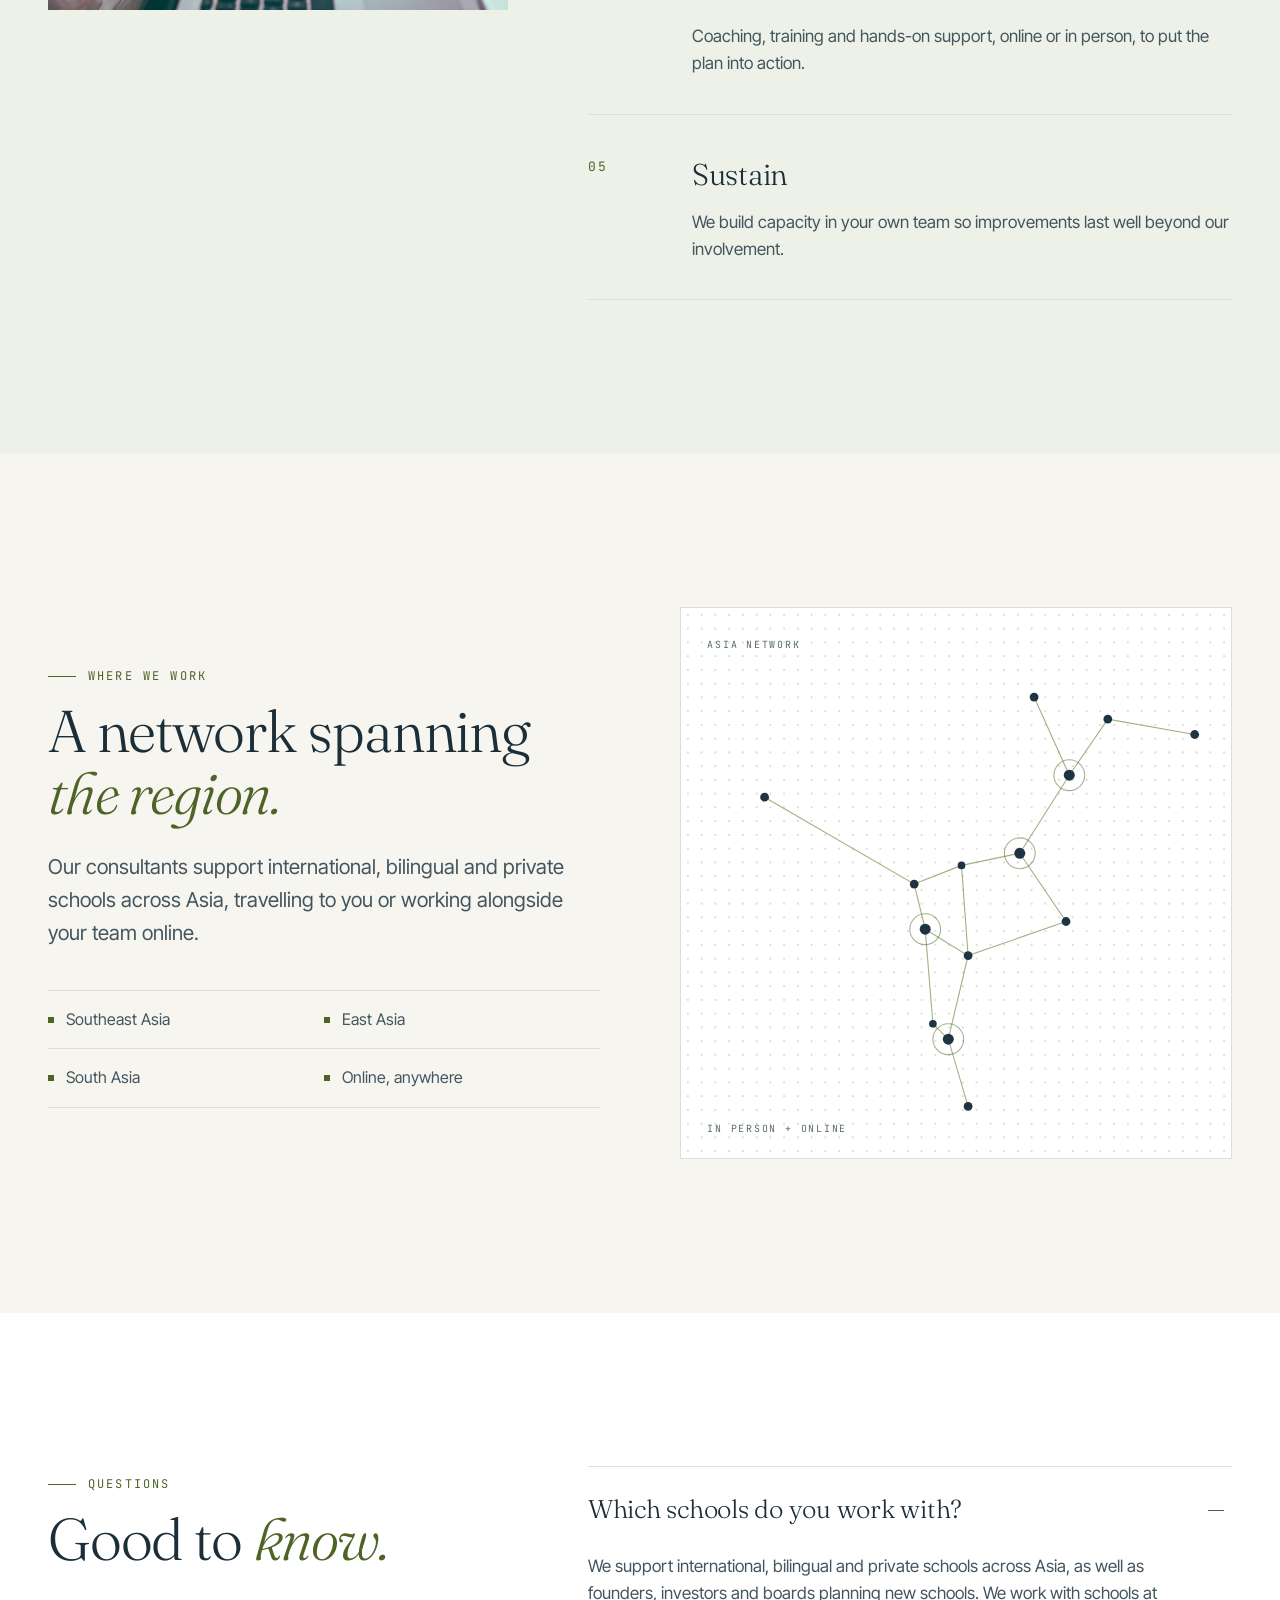
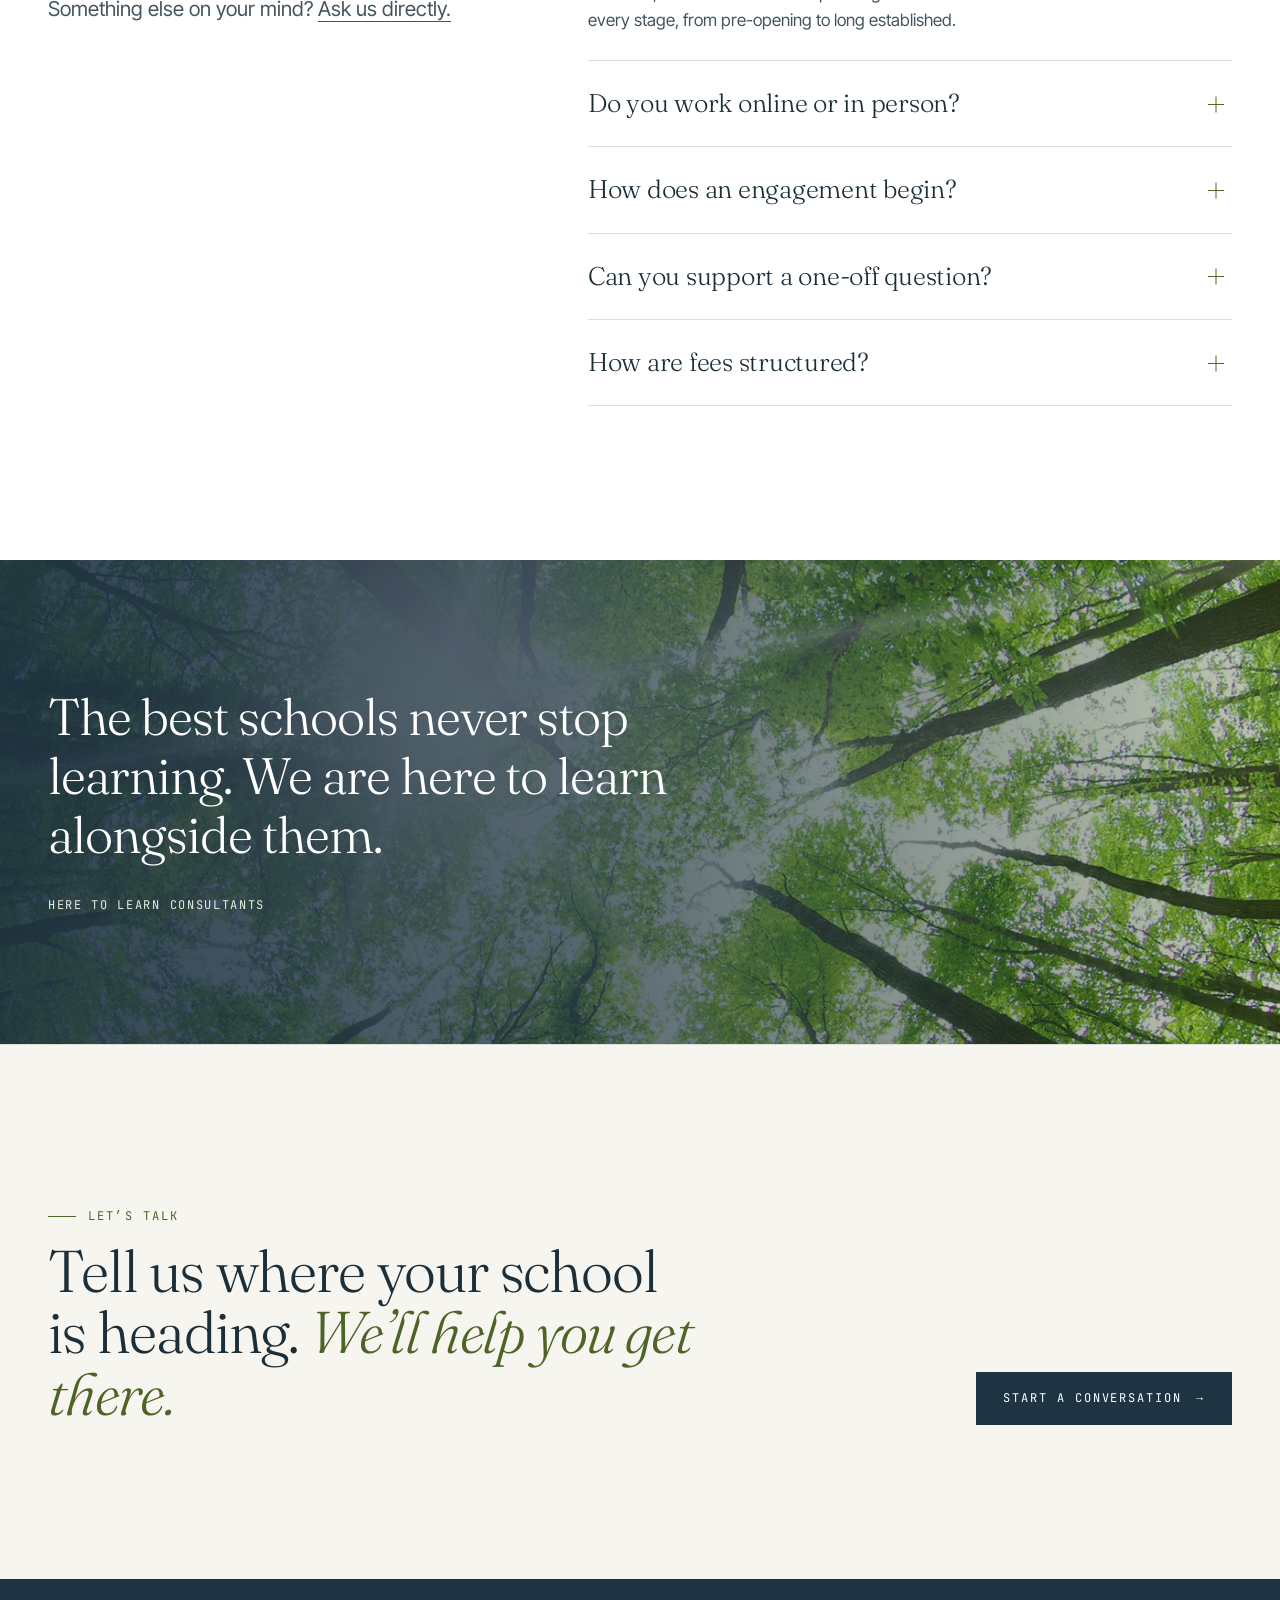
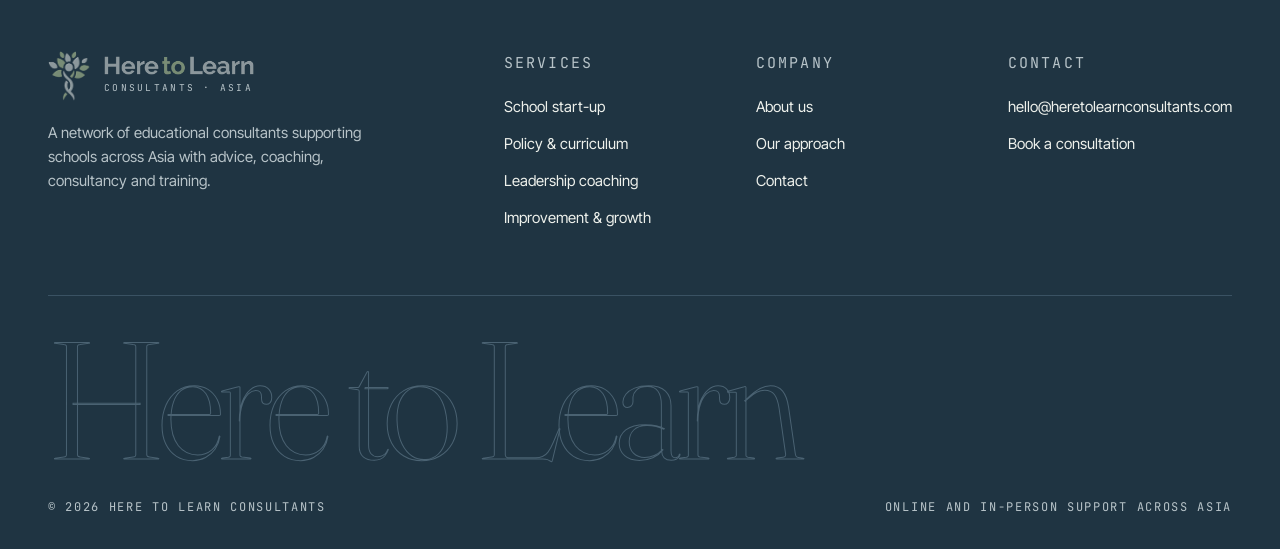
==== commit a45f9b10: "Self-host fonts instead of loading the Google Fonts CDN Fraunces, Inter Tight and JetBrains Mono now" ====
--- a/index.html
+++ b/index.html
@@ -18,9 +18,8 @@
   <meta name="twitter:card" content="summary_large_image">
   <link rel="apple-touch-icon" href="assets/img/apple-touch-icon.png">
   <link rel="icon" href="assets/img/favicon.png" type="image/png">
-  <link rel="preconnect" href="https://fonts.googleapis.com">
-  <link rel="preconnect" href="https://fonts.gstatic.com" crossorigin>
-  <link href="https://fonts.googleapis.com/css2?family=Fraunces:ital,opsz,wght@0,9..144,300;0,9..144,400;1,9..144,300;1,9..144,400&family=Inter+Tight:wght@400;500;600&family=JetBrains+Mono:wght@400&display=swap" rel="stylesheet">
+  <link rel="preload" href="assets/fonts/Fraunces-latin.woff2" as="font" type="font/woff2" crossorigin>
+  <link rel="preload" href="assets/fonts/InterTight-latin.woff2" as="font" type="font/woff2" crossorigin>
   <link rel="stylesheet" href="assets/css/styles.css">
   <script type="application/ld+json">{"@context": "https://schema.org", "@type": "ProfessionalService", "name": "Here to Learn Consultants", "url": "https://heretolearnconsultants2.pages.dev/", "logo": "https://heretolearnconsultants2.pages.dev/assets/img/apple-touch-icon.png", "image": "https://heretolearnconsultants2.pages.dev/images/heretolearnconsultants-here-to-learn-og-share.jpg", "description": "A network of educational consultants supporting schools across Asia with school start-up, policy and curriculum development, leadership coaching, school improvement and strategic growth.", "email": "hello@heretolearnconsultants.com", "areaServed": {"@type": "Place", "name": "Asia"}, "knowsAbout": ["School start-up", "Curriculum development", "Education policy", "Leadership coaching", "People management", "School improvement", "Strategic planning", "Accreditation"], "hasOfferCatalog": {"@type": "OfferCatalog", "name": "Educational consultancy services", "itemListElement": [{"@type": "Offer", "itemOffered": {"@type": "Service", "name": "School start-up"}}, {"@type": "Offer", "itemOffered": {"@type": "Service", "name": "Policy and curriculum development"}}, {"@type": "Offer", "itemOffered": {"@type": "Service", "name": "Leadership coaching and people management"}}, {"@type": "Offer", "itemOffered": {"@type": "Service", "name": "School improvement and strategic growth"}}]}}</script>
   <script type="application/ld+json">{"@context": "https://schema.org", "@type": "FAQPage", "mainEntity": [{"@type": "Question", "name": "Which schools do you work with?", "acceptedAnswer": {"@type": "Answer", "text": "We support international, bilingual and private schools across Asia, as well as founders, investors and boards planning new schools. We work with schools at every stage, from pre-opening to long established."}}, {"@type": "Question", "name": "Do you work online or in person?", "acceptedAnswer": {"@type": "Answer", "text": "Both. Many engagements combine the two: an on-site visit for review or training, followed by online coaching and advice. We will recommend the mix that suits your goals and budget."}}, {"@type": "Question", "name": "How does an engagement begin?", "acceptedAnswer": {"@type": "Answer", "text": "With a conversation. We listen to what you are working on, then match you with the right consultant from our network and send a clear proposal outlining scope, timeline and fees."}}, {"@type": "Question", "name": "Can you support a one-off question?", "acceptedAnswer": {"@type": "Answer", "text": "Yes. Alongside longer projects, we offer focused advisory sessions for a single decision, document or challenge."}}, {"@type": "Question", "name": "How are fees structured?", "acceptedAnswer": {"@type": "Answer", "text": "Every engagement is scoped individually. After an initial conversation we send a clear proposal with fees agreed before any work begins."}}]}</script>
--- a/assets/css/styles.css
+++ b/assets/css/styles.css
@@ -1,3 +1,69 @@
+/* Self-hosted fonts (were Google Fonts CDN): Fraunces, Inter Tight, JetBrains Mono. Latin + Latin Extended. */
+@font-face {
+  font-family: "Fraunces";
+  font-style: italic;
+  font-weight: 300 400;
+  font-display: swap;
+  src: url("../fonts/FrauncesItalic-latin.woff2") format("woff2");
+  unicode-range: U+0000-00FF, U+0131, U+0152-0153, U+02BB-02BC, U+02C6, U+02DA, U+02DC, U+0304, U+0308, U+0329, U+2000-206F, U+20AC, U+2122, U+2191, U+2193, U+2212, U+2215, U+FEFF, U+FFFD;
+}
+@font-face {
+  font-family: "Fraunces";
+  font-style: italic;
+  font-weight: 300 400;
+  font-display: swap;
+  src: url("../fonts/FrauncesItalic-latin-ext.woff2") format("woff2");
+  unicode-range: U+0100-02BA, U+02BD-02C5, U+02C7-02CC, U+02CE-02D7, U+02DD-02FF, U+0304, U+0308, U+0329, U+1D00-1DBF, U+1E00-1E9F, U+1EF2-1EFF, U+2020, U+20A0-20AB, U+20AD-20C4, U+2113, U+2C60-2C7F, U+A720-A7FF;
+}
+@font-face {
+  font-family: "Fraunces";
+  font-style: normal;
+  font-weight: 300 400;
+  font-display: swap;
+  src: url("../fonts/Fraunces-latin.woff2") format("woff2");
+  unicode-range: U+0000-00FF, U+0131, U+0152-0153, U+02BB-02BC, U+02C6, U+02DA, U+02DC, U+0304, U+0308, U+0329, U+2000-206F, U+20AC, U+2122, U+2191, U+2193, U+2212, U+2215, U+FEFF, U+FFFD;
+}
+@font-face {
+  font-family: "Fraunces";
+  font-style: normal;
+  font-weight: 300 400;
+  font-display: swap;
+  src: url("../fonts/Fraunces-latin-ext.woff2") format("woff2");
+  unicode-range: U+0100-02BA, U+02BD-02C5, U+02C7-02CC, U+02CE-02D7, U+02DD-02FF, U+0304, U+0308, U+0329, U+1D00-1DBF, U+1E00-1E9F, U+1EF2-1EFF, U+2020, U+20A0-20AB, U+20AD-20C4, U+2113, U+2C60-2C7F, U+A720-A7FF;
+}
+@font-face {
+  font-family: "Inter Tight";
+  font-style: normal;
+  font-weight: 400 600;
+  font-display: swap;
+  src: url("../fonts/InterTight-latin.woff2") format("woff2");
+  unicode-range: U+0000-00FF, U+0131, U+0152-0153, U+02BB-02BC, U+02C6, U+02DA, U+02DC, U+0304, U+0308, U+0329, U+2000-206F, U+20AC, U+2122, U+2191, U+2193, U+2212, U+2215, U+FEFF, U+FFFD;
+}
+@font-face {
+  font-family: "Inter Tight";
+  font-style: normal;
+  font-weight: 400 600;
+  font-display: swap;
+  src: url("../fonts/InterTight-latin-ext.woff2") format("woff2");
+  unicode-range: U+0100-02BA, U+02BD-02C5, U+02C7-02CC, U+02CE-02D7, U+02DD-02FF, U+0304, U+0308, U+0329, U+1D00-1DBF, U+1E00-1E9F, U+1EF2-1EFF, U+2020, U+20A0-20AB, U+20AD-20C4, U+2113, U+2C60-2C7F, U+A720-A7FF;
+}
+@font-face {
+  font-family: "JetBrains Mono";
+  font-style: normal;
+  font-weight: 400;
+  font-display: swap;
+  src: url("../fonts/JetBrainsMono-latin.woff2") format("woff2");
+  unicode-range: U+0000-00FF, U+0131, U+0152-0153, U+02BB-02BC, U+02C6, U+02DA, U+02DC, U+0304, U+0308, U+0329, U+2000-206F, U+20AC, U+2122, U+2191, U+2193, U+2212, U+2215, U+FEFF, U+FFFD;
+}
+@font-face {
+  font-family: "JetBrains Mono";
+  font-style: normal;
+  font-weight: 400;
+  font-display: swap;
+  src: url("../fonts/JetBrainsMono-latin-ext.woff2") format("woff2");
+  unicode-range: U+0100-02BA, U+02BD-02C5, U+02C7-02CC, U+02CE-02D7, U+02DD-02FF, U+0304, U+0308, U+0329, U+1D00-1DBF, U+1E00-1E9F, U+1EF2-1EFF, U+2020, U+20A0-20AB, U+20AD-20C4, U+2113, U+2C60-2C7F, U+A720-A7FF;
+}
+
 /* Here to Learn Consultants
    Light theme drawn from the logo: deep slate, olive leaf, warm paper. */
 
